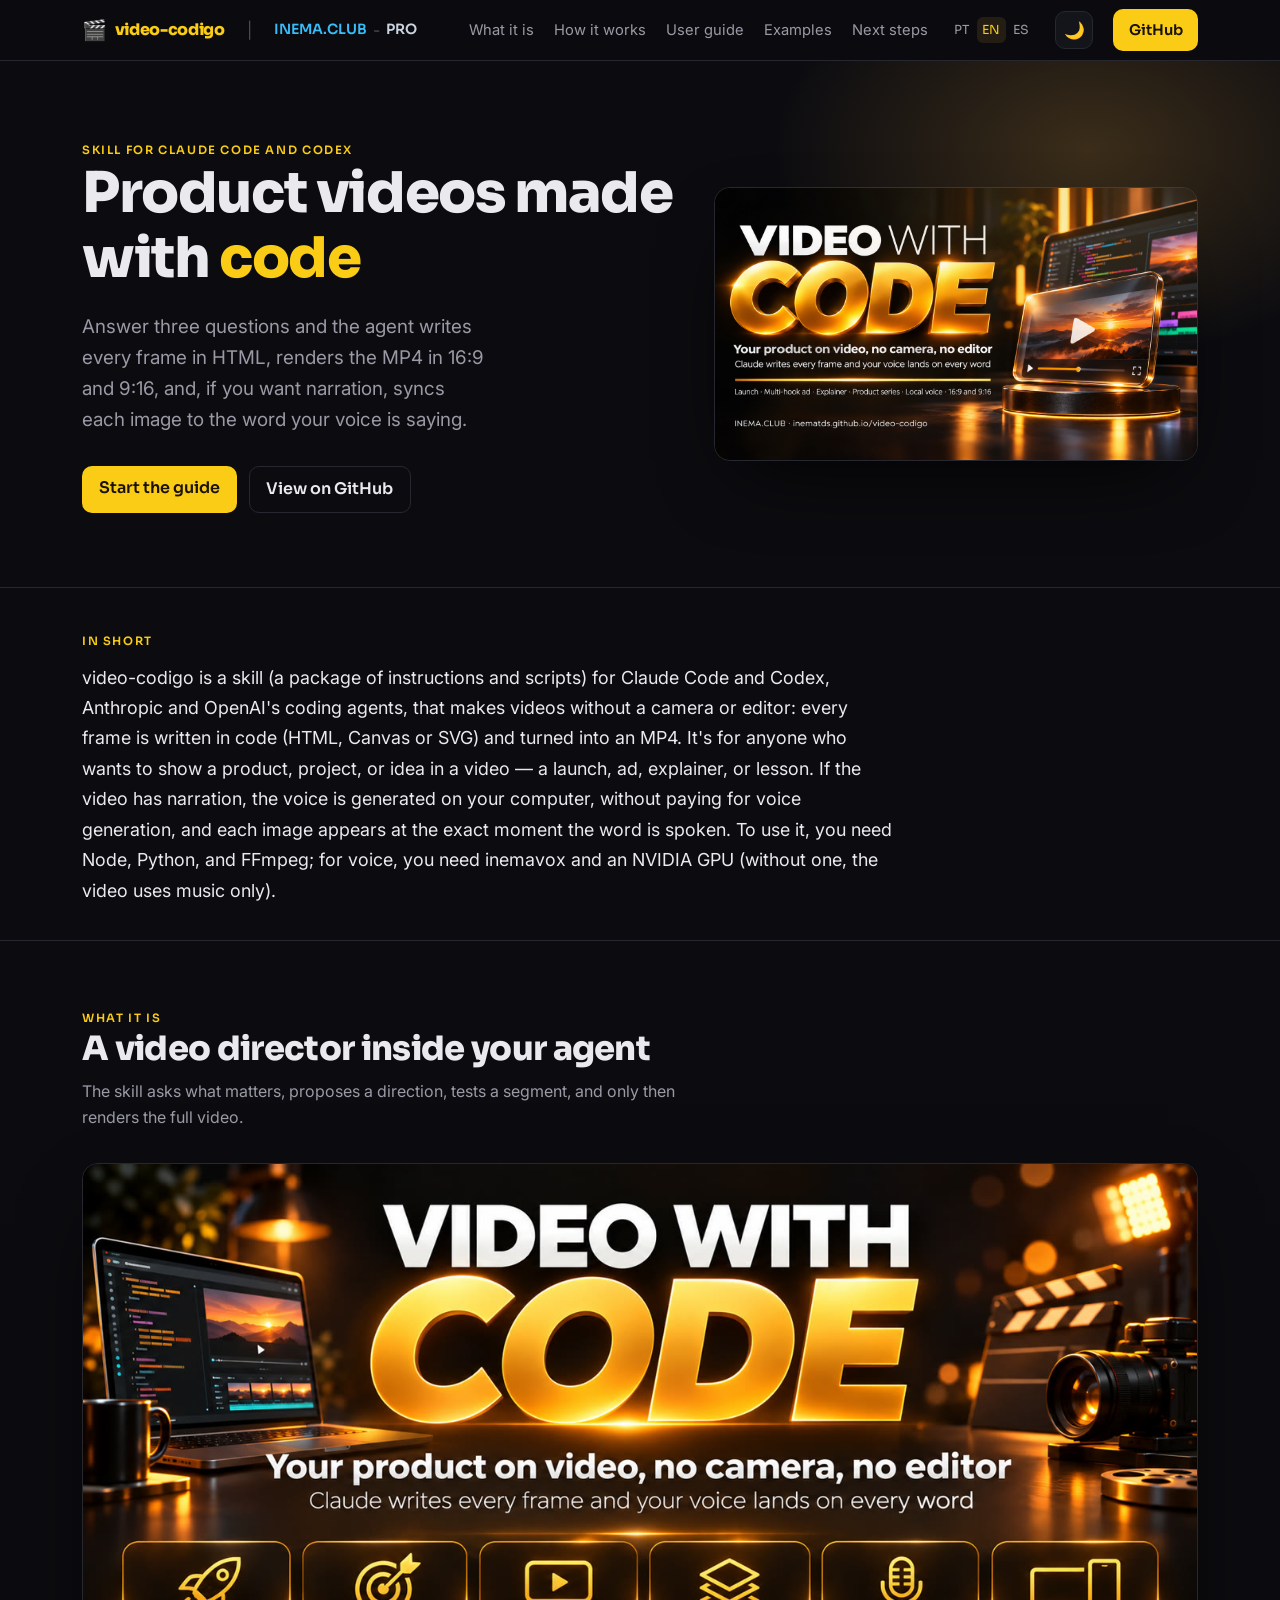
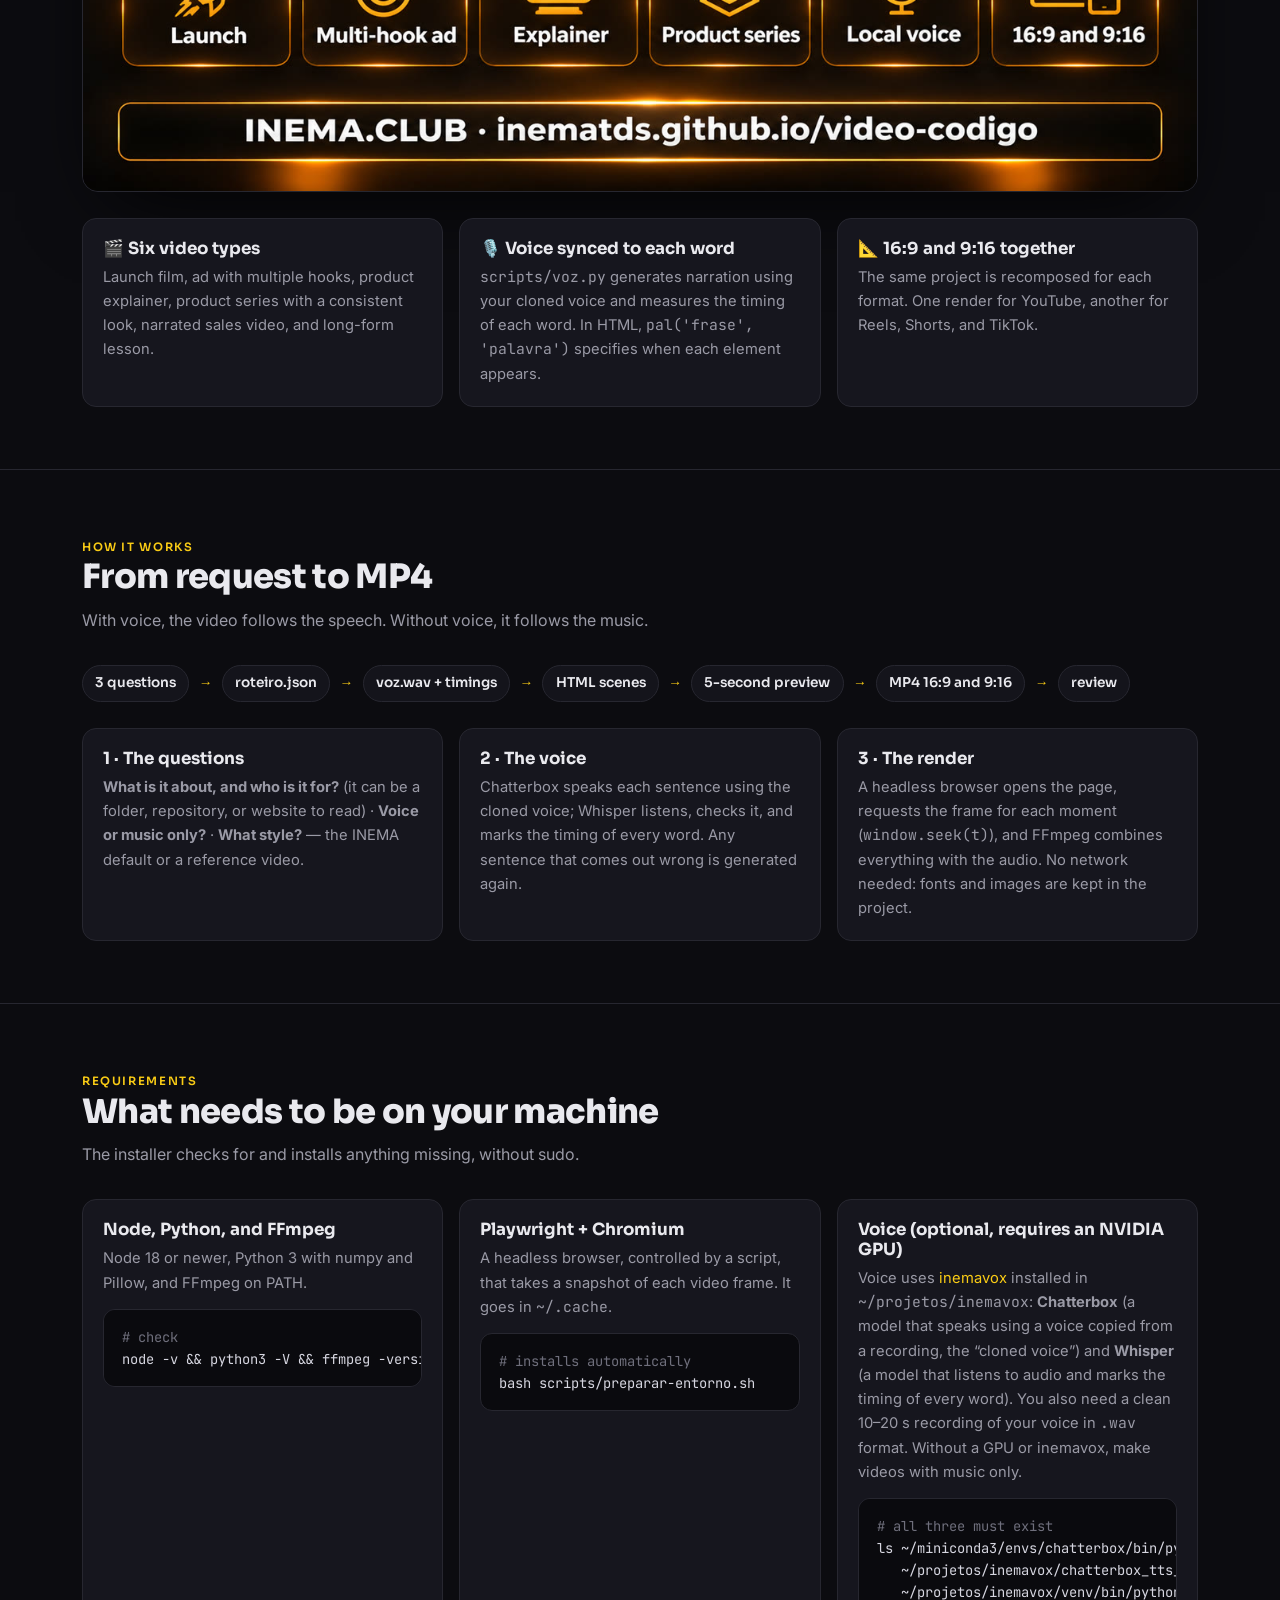
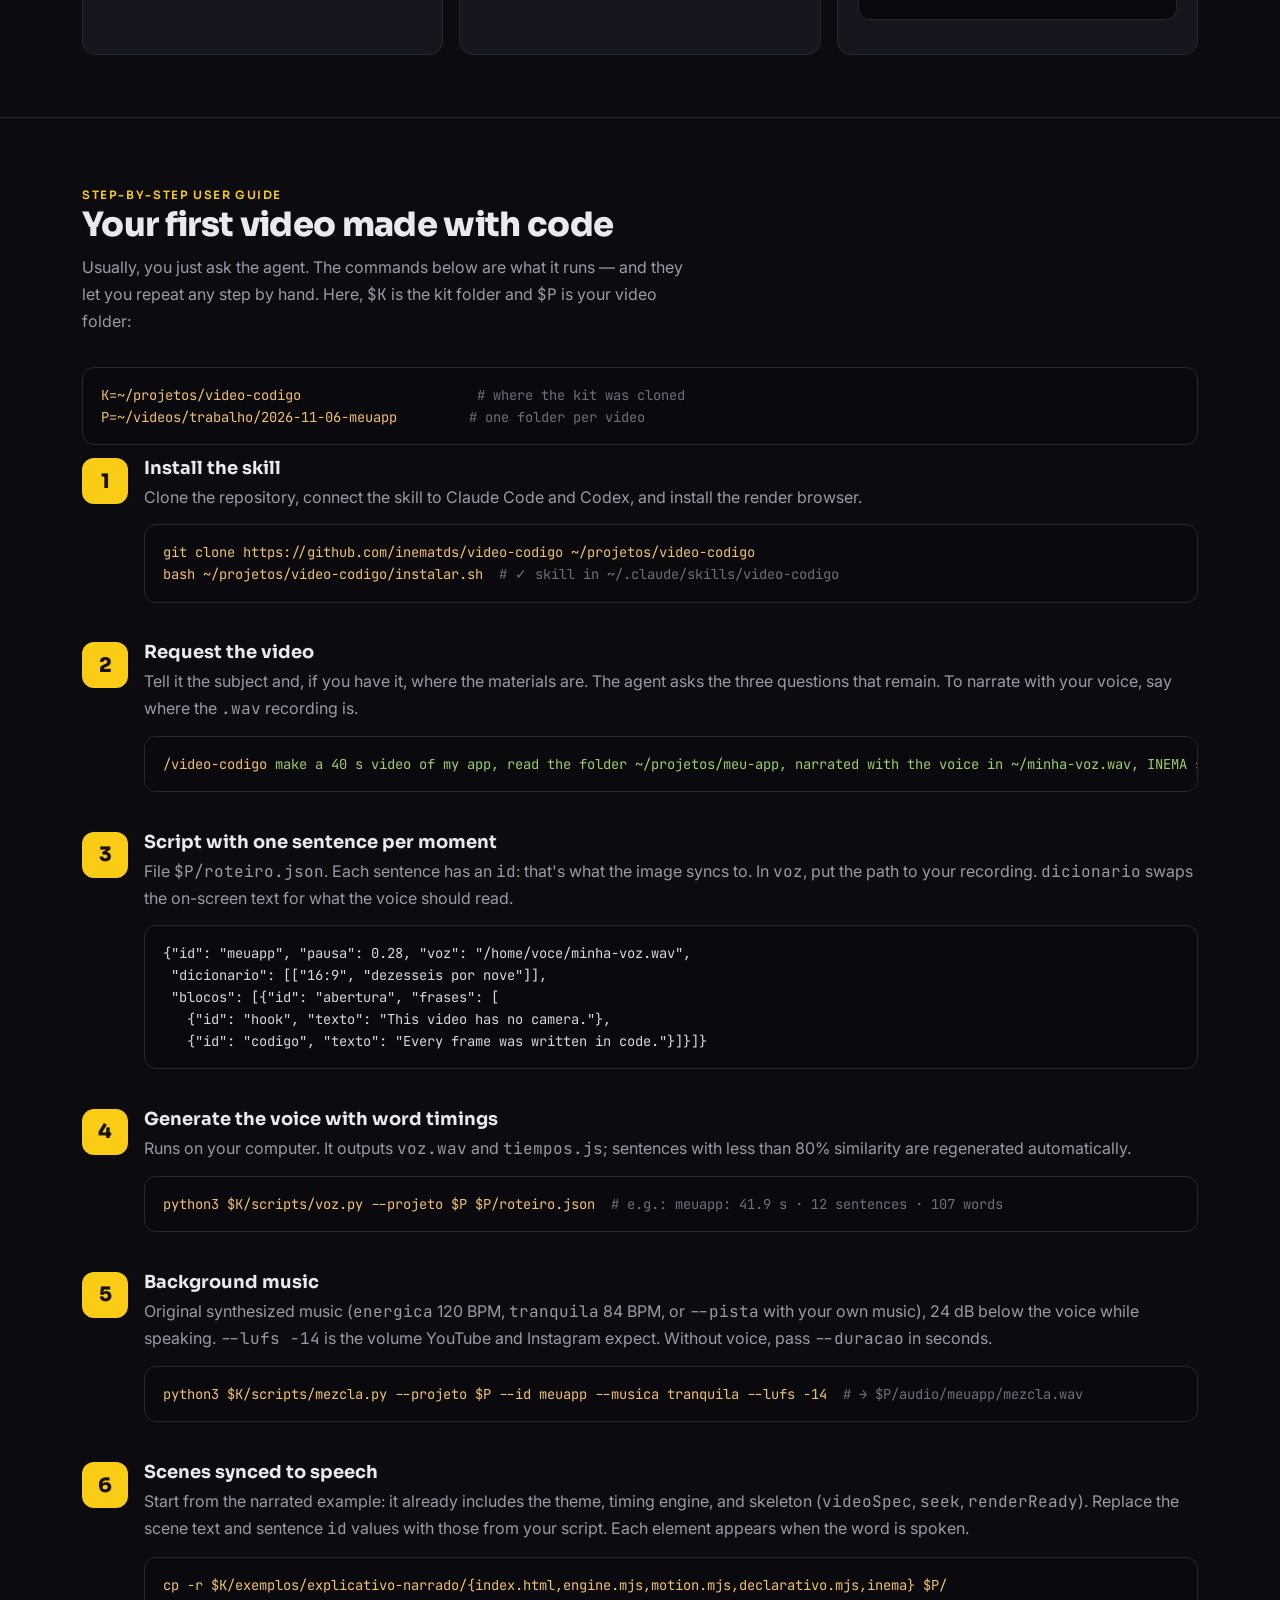
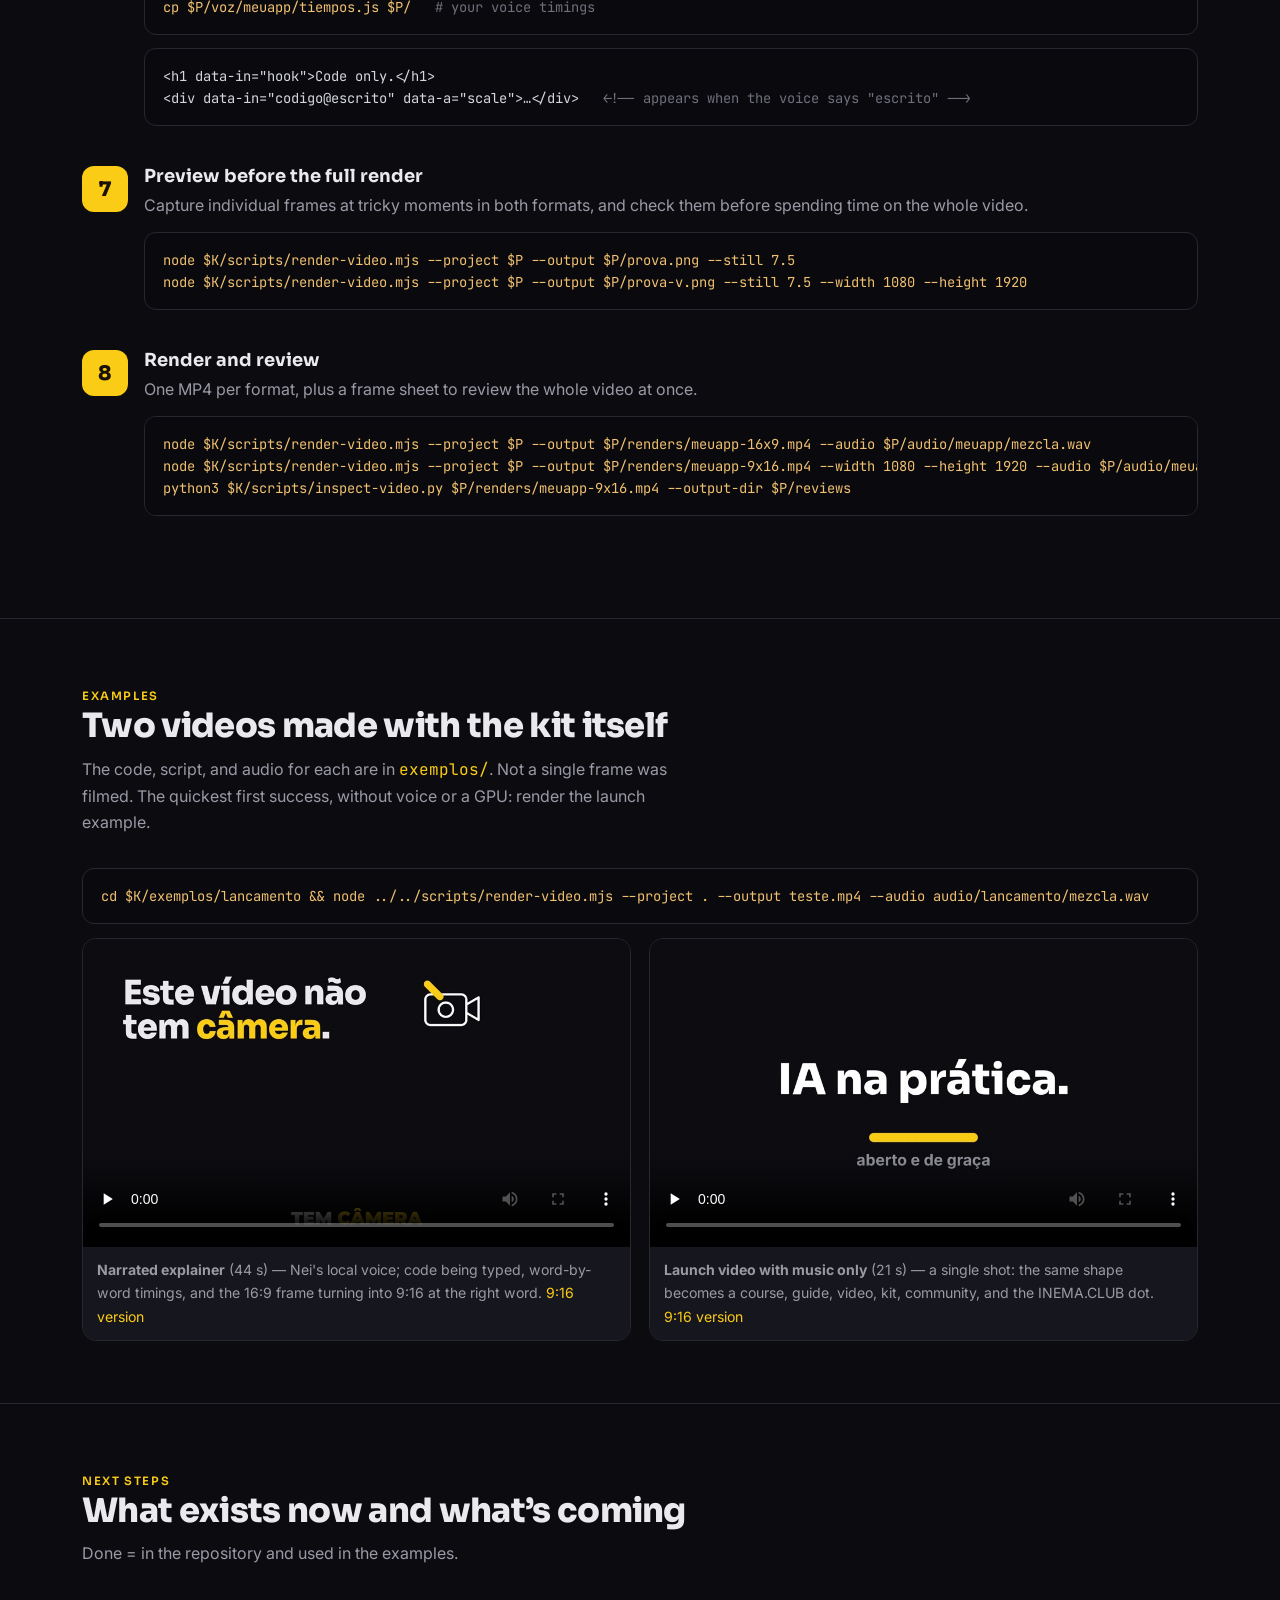
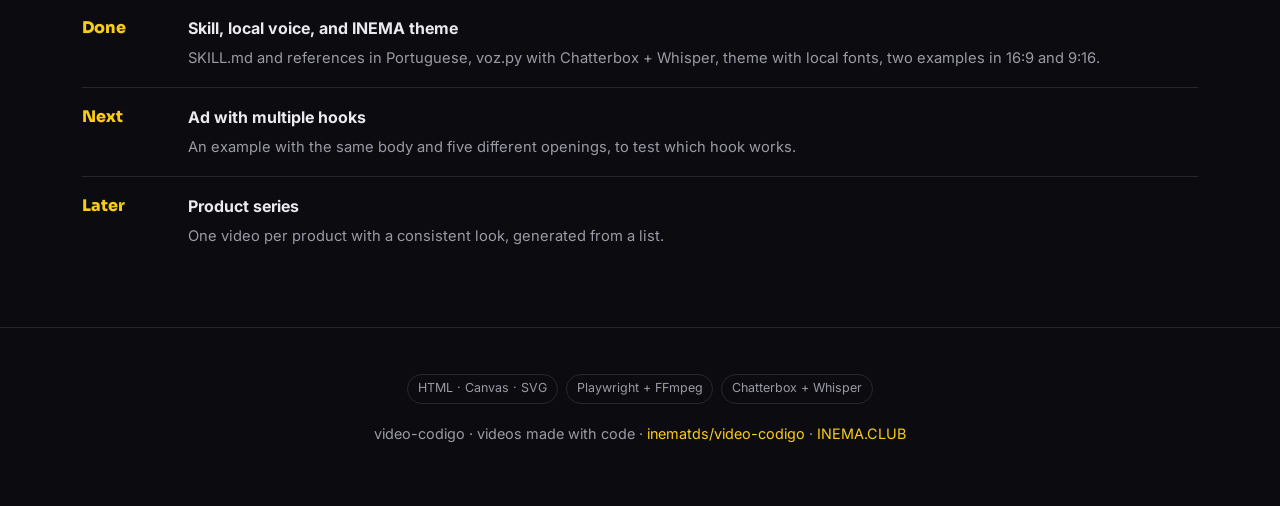
==== guia/en/index.html @ 2b8ad23d "video-codigo 1.0.0: skill de vídeos com código, voz local presa à palavra, tema INEMA, 2 exemplos 16" ====
<!DOCTYPE html>
<html lang="en">
<head>
<meta charset="utf-8">
<meta name="viewport" content="width=device-width, initial-scale=1">
<title>video-codigo — videos made with code</title>
<meta name="description" content="A skill for Claude Code and Codex that makes videos without a camera: every frame coded, locally generated voice synced to each word, in 16:9 and 9:16.">
<link rel="alternate" hreflang="pt-BR" href="https://inematds.github.io/video-codigo/guia/">
<link rel="alternate" hreflang="en" href="https://inematds.github.io/video-codigo/guia/en/">
<link rel="alternate" hreflang="es" href="https://inematds.github.io/video-codigo/guia/es/">
<link rel="preconnect" href="https://fonts.googleapis.com">
<link rel="preconnect" href="https://fonts.gstatic.com" crossorigin>
<link href="https://fonts.googleapis.com/css2?family=Sora:wght@400;600;800&family=Inter:wght@400;500;600&family=JetBrains+Mono:wght@400;600&display=swap" rel="stylesheet">
<style>
  :root{
    --bg:#0c0c10; --bg2:#14141b; --card:#16161e; --line:#272730;
    --txt:#e9e9ee; --mut:#9a9aa6; --amb:#FACC15; --amb2:#f0c070; --sky:#38bdf8; --pro:#cbd5e1;
    color-scheme:dark;
  }
  body.light{
    --bg:#f6f7f9; --bg2:#eceef2; --card:#ffffff; --line:#e1e3ea;
    --txt:#1a1a22; --mut:#5b5b68; --amb:#a16207; --amb2:#a16207; --sky:#0369a1; --pro:#b45309;
    color-scheme:light;
  }
  body.light .hero .glow{opacity:.5}
  body.light pre{background:#0e0e14;color:#d6d6e0}
  body.light pre .c{color:#8a8a98}
  *{box-sizing:border-box}
  html{scroll-behavior:smooth}
  body{margin:0;background:var(--bg);color:var(--txt);font:16px/1.65 Inter,system-ui,sans-serif;-webkit-font-smoothing:antialiased}
  h1,h2,h3{font-family:Sora,sans-serif;line-height:1.15;margin:0}
  a{color:var(--amb);text-decoration:none}
  code,pre{font-family:"JetBrains Mono",monospace}
  .wrap{max-width:1160px;margin:0 auto;padding:0 22px}
  .mut{color:var(--mut)} .amb{color:var(--amb)}
  .chip{display:inline-block;font-size:.72rem;letter-spacing:.14em;text-transform:uppercase;color:var(--amb);font-weight:600;font-family:Sora}
  nav{position:sticky;top:0;z-index:30;backdrop-filter:blur(12px);background:rgba(12,12,16,.78);border-bottom:1px solid var(--line)}
  nav .wrap{display:flex;align-items:center;gap:22px;height:60px}
  nav .brand{display:flex;align-items:center;gap:8px;font-family:Sora;font-weight:800;letter-spacing:-.02em;color:var(--amb)}
  nav .brand .emoji{font-size:1.25rem}
  nav .sep{color:var(--mut);opacity:.45}
  nav .inema{color:var(--sky);font-weight:600;font-size:.88rem;font-family:Sora}
  nav .inema:hover{filter:brightness(1.15)}
  nav .pro{color:var(--pro);font-weight:600;font-size:.88rem;font-family:Sora}
  nav .pro:hover{filter:brightness(1.15)}
  nav .clubpro{display:inline-flex;align-items:center;gap:6px}
  nav .links{margin-left:auto;display:flex;align-items:center;gap:20px;font-size:.92rem}
  nav .links a.sec{color:var(--mut)} nav .links a.sec:hover{color:var(--txt)}
  .lang{display:inline-flex;gap:2px;font-family:Sora;font-size:.78rem}
  .lang a{color:var(--mut);padding:.2em .45em;border-radius:6px} .lang a.on{color:var(--amb);background:rgba(226,162,59,.12)}
  .tgl{background:var(--bg2);border:1px solid var(--line);color:var(--txt);width:38px;height:38px;border-radius:10px;cursor:pointer;display:inline-flex;align-items:center;justify-content:center;font-size:1.05rem}
  .tgl:hover{border-color:var(--amb)}
  .btn{display:inline-block;background:var(--amb);color:#1a1206;font-weight:600;padding:.6em 1.05em;border-radius:10px;font-family:Sora}
  .btn.ghost{background:transparent;color:var(--txt);border:1px solid var(--line)}
  @media(max-width:760px){nav .links a.sec{display:none}}
  @media(max-width:520px){nav .wrap{gap:8px;padding:8px 14px;height:auto;flex-wrap:wrap} nav .links{gap:8px;margin-left:0;width:100%;justify-content:space-between} nav .btn{padding:.45em .7em;font-size:.82rem} .tgl{width:34px;height:34px}}
  .hero{position:relative;overflow:hidden;border-bottom:1px solid var(--line)}
  .hero .glow{position:absolute;inset:-40% -20% auto auto;width:70%;height:600px;background:radial-gradient(closest-side,rgba(226,162,59,.22),transparent 70%);pointer-events:none}
  .hero .wrap{display:grid;grid-template-columns:1.1fr .9fr;gap:40px;align-items:center;padding:74px 22px}
  .hero h1{font-size:clamp(2.2rem,5vw,3.5rem);font-weight:800;letter-spacing:-.025em}
  .hero p.lead{font-size:1.18rem;color:var(--mut);margin:1.1em 0 1.6em;max-width:34ch}
  .hero .cta{display:flex;gap:12px;flex-wrap:wrap}
  .hero figure{margin:0;border-radius:16px;overflow:hidden;border:1px solid var(--line);box-shadow:0 30px 80px -30px #000}
  .hero figure img{width:100%;height:auto;display:block}
  .resumo{padding:38px 0 34px;border-bottom:1px solid var(--line)}
  .resumo p{font-size:1.12rem;line-height:1.7;max-width:74ch;margin:.55em 0 0}
  @media(max-width:780px){.hero .wrap{grid-template-columns:1fr;padding:48px 22px}}
  section{padding:62px 0;border-bottom:1px solid var(--line)}
  section h2{font-size:clamp(1.5rem,3.4vw,2.1rem);font-weight:800;letter-spacing:-.02em}
  section .sub{color:var(--mut);margin:.6em 0 2em;max-width:62ch}
  .grid{display:grid;gap:16px}
  .g3{grid-template-columns:repeat(3,1fr)} .g4{grid-template-columns:repeat(4,1fr)} .g2{grid-template-columns:repeat(2,1fr)}
  @media(max-width:820px){.g3,.g4{grid-template-columns:1fr 1fr}}
  @media(max-width:540px){.g2,.g3,.g4{grid-template-columns:1fr}}
  .card{background:var(--card);border:1px solid var(--line);border-radius:14px;padding:20px}
  .card h3{font-size:1.05rem;margin-bottom:.4em}
  .card p{color:var(--mut);font-size:.92rem;margin:0}
  .num{display:inline-flex;width:30px;height:30px;align-items:center;justify-content:center;border-radius:8px;background:rgba(226,162,59,.14);color:var(--amb);font-family:Sora;font-weight:800;font-size:.9rem;margin-bottom:.7em}
  .flow{display:flex;flex-wrap:wrap;gap:8px;align-items:center;margin-top:10px}
  .flow span{background:var(--bg2);border:1px solid var(--line);border-radius:999px;padding:.45em .9em;font-size:.85rem;font-family:Sora;font-weight:600}
  .flow .arr{color:var(--amb);border:none;background:none;padding:0 .1em}
  pre{background:#0a0a0e;border:1px solid var(--line);border-radius:12px;padding:16px 18px;overflow:auto;font-size:.86rem;line-height:1.6;color:#d6d6e0}
  pre .c{color:#6f6f7c} pre .k{color:var(--amb2)} pre .s{color:#9ece6a}
  .step{display:grid;grid-template-columns:46px minmax(0,1fr);gap:16px;margin-bottom:26px}
  .step>div,.card{min-width:0}
  p code,li code,td code{overflow-wrap:anywhere}
  .step .b{width:46px;height:46px;border-radius:12px;background:var(--amb);color:#1a1206;font-family:Sora;font-weight:800;font-size:1.25rem;display:flex;align-items:center;justify-content:center}
  .step h3{font-size:1.12rem;margin-bottom:.3em}
  .step p{color:var(--mut);margin:.2em 0 .7em}
  .ex{display:grid;grid-template-columns:1fr 1fr;gap:18px}
  @media(max-width:680px){.ex{grid-template-columns:1fr}}
  .ex figure{margin:0;border-radius:14px;overflow:hidden;border:1px solid var(--line)}
  .ex figure img{width:100%;height:auto;display:block}
  .ex figcaption{padding:12px 14px;font-size:.88rem;color:var(--mut);background:var(--card)}
  .phase{display:flex;gap:14px;padding:16px 0;border-bottom:1px solid var(--line)}
  .phase:last-child{border:none}
  .phase .tag{flex:0 0 92px;font-family:Sora;font-weight:800;color:var(--amb)}
  .phase .d strong{display:block;margin-bottom:.2em}
  .phase .d span{color:var(--mut);font-size:.92rem}
  footer{padding:46px 0;text-align:center;color:var(--mut);font-size:.9rem}
  .pill{display:inline-block;border:1px solid var(--line);border-radius:999px;padding:.3em .8em;font-size:.78rem;color:var(--mut);margin:0 4px}
</style>
</head>
<body>

<nav><div class="wrap">
  <a class="brand" href="#top"><span class="emoji">🎬</span> video-codigo</a>
  <span class="sep">|</span>
  <span class="clubpro">
    <a class="inema" href="https://inema.club" target="_blank" rel="noopener">INEMA.CLUB</a>
    <span class="sep">-</span>
    <a class="pro" href="https://inema.pro" target="_blank" rel="noopener">PRO</a>
  </span>
  <div class="links">
    <a class="sec" href="#oque">What it is</a>
    <a class="sec" href="#fluxo">How it works</a>
    <a class="sec" href="#guia">User guide</a>
    <a class="sec" href="#exemplos">Examples</a>
    <a class="sec" href="#roadmap">Next steps</a>
    <span class="lang"><a href="../">PT</a><a class="on" href="./">EN</a><a href="../es/">ES</a></span>
    <button class="tgl" id="themeToggle" aria-label="Toggle theme" title="Toggle theme">🌙</button>
    <a class="btn" href="https://github.com/inematds/video-codigo" target="_blank" rel="noopener">GitHub</a>
  </div>
</div></nav>

<header class="hero" id="top">
  <div class="glow"></div>
  <div class="wrap">
    <div>
      <span class="chip">Skill for Claude Code and Codex</span>
      <h1>Product videos made with <span class="amb">code</span></h1>
      <p class="lead">Answer three questions and the agent writes every frame in HTML, renders the MP4 in 16:9 and 9:16, and, if you want narration, syncs each image to the word your voice is saying.</p>
      <div class="cta">
        <a class="btn" href="#guia">Start the guide</a>
        <a class="btn ghost" href="https://github.com/inematds/video-codigo" target="_blank" rel="noopener">View on GitHub</a>
      </div>
    </div>
    <figure><img src="../assets/banner-en.jpg" alt="Banner: video made with code, your product on video without a camera or editor"></figure>
  </div>
</header>

<section id="resumo" class="resumo"><div class="wrap">
  <span class="chip">In short</span>
  <p>video-codigo is a skill (a package of instructions and scripts) for Claude Code and Codex, Anthropic and OpenAI's coding agents, that makes videos without a camera or editor: every frame is written in code (HTML, Canvas or SVG) and turned into an MP4. It's for anyone who wants to show a product, project, or idea in a video — a launch, ad, explainer, or lesson. If the video has narration, the voice is generated on your computer, without paying for voice generation, and each image appears at the exact moment the word is spoken. To use it, you need Node, Python, and FFmpeg; for voice, you need inemavox and an NVIDIA GPU (without one, the video uses music only).</p>
</div></section>

<section id="oque"><div class="wrap">
  <span class="chip">What it is</span>
  <h2>A video director inside your agent</h2>
  <p class="sub">The skill asks what matters, proposes a direction, tests a segment, and only then renders the full video.</p>
  <figure style="margin:0 0 26px;border-radius:16px;overflow:hidden;border:1px solid var(--line);box-shadow:0 30px 80px -30px #000"><img src="../assets/banner-grade-en.jpg" alt="The six video types: launch, ad with hooks, explainer, product series, local voice, 16:9 and 9:16" loading="lazy" style="width:100%;display:block"></figure>
  <div class="grid g3">
    <div class="card"><h3>🎬 Six video types</h3><p>Launch film, ad with multiple hooks, product explainer, product series with a consistent look, narrated sales video, and long-form lesson.</p></div>
    <div class="card"><h3>🎙️ Voice synced to each word</h3><p><code>scripts/voz.py</code> generates narration using your cloned voice and measures the timing of each word. In HTML, <code>pal('frase', 'palavra')</code> specifies when each element appears.</p></div>
    <div class="card"><h3>📐 16:9 and 9:16 together</h3><p>The same project is recomposed for each format. One render for YouTube, another for Reels, Shorts, and TikTok.</p></div>
  </div>
</div></section>

<section id="fluxo"><div class="wrap">
  <span class="chip">How it works</span>
  <h2>From request to MP4</h2>
  <p class="sub">With voice, the video follows the speech. Without voice, it follows the music.</p>
  <div class="flow">
    <span>3 questions</span><span class="arr">→</span>
    <span>roteiro.json</span><span class="arr">→</span>
    <span>voz.wav + timings</span><span class="arr">→</span>
    <span>HTML scenes</span><span class="arr">→</span>
    <span>5-second preview</span><span class="arr">→</span>
    <span>MP4 16:9 and 9:16</span><span class="arr">→</span>
    <span>review</span>
  </div>
  <div class="grid g3" style="margin-top:26px">
    <div class="card"><h3>1 · The questions</h3><p><b>What is it about, and who is it for?</b> (it can be a folder, repository, or website to read) · <b>Voice or music only?</b> · <b>What style?</b> — the INEMA default or a reference video.</p></div>
    <div class="card"><h3>2 · The voice</h3><p>Chatterbox speaks each sentence using the cloned voice; Whisper listens, checks it, and marks the timing of every word. Any sentence that comes out wrong is generated again.</p></div>
    <div class="card"><h3>3 · The render</h3><p>A headless browser opens the page, requests the frame for each moment (<code>window.seek(t)</code>), and FFmpeg combines everything with the audio. No network needed: fonts and images are kept in the project.</p></div>
  </div>
</div></section>

<section id="pre"><div class="wrap">
  <span class="chip">Requirements</span>
  <h2>What needs to be on your machine</h2>
  <p class="sub">The installer checks for and installs anything missing, without sudo.</p>
  <div class="grid g3">
    <div class="card"><h3>Node, Python, and FFmpeg</h3><p>Node 18 or newer, Python 3 with numpy and Pillow, and FFmpeg on PATH.</p><pre><span class="c"># check</span>
node -v && python3 -V && ffmpeg -version | head -1</pre></div>
    <div class="card"><h3>Playwright + Chromium</h3><p>A headless browser, controlled by a script, that takes a snapshot of each video frame. It goes in <code>~/.cache</code>.</p><pre><span class="c"># installs automatically</span>
bash scripts/preparar-entorno.sh</pre></div>
    <div class="card"><h3>Voice (optional, requires an NVIDIA GPU)</h3><p>Voice uses <a href="https://github.com/inematds/inemavox" target="_blank" rel="noopener">inemavox</a> installed in <code>~/projetos/inemavox</code>: <b>Chatterbox</b> (a model that speaks using a voice copied from a recording, the “cloned voice”) and <b>Whisper</b> (a model that listens to audio and marks the timing of every word). You also need a clean 10–20 s recording of your voice in <code>.wav</code> format. Without a GPU or inemavox, make videos with music only.</p><pre><span class="c"># all three must exist</span>
ls ~/miniconda3/envs/chatterbox/bin/python3 \
   ~/projetos/inemavox/chatterbox_tts_worker.py \
   ~/projetos/inemavox/venv/bin/python</pre></div>
  </div>
</div></section>

<section id="guia"><div class="wrap">
  <span class="chip">Step-by-step user guide</span>
  <h2>Your first video made with code</h2>
  <p class="sub">Usually, you just ask the agent. The commands below are what it runs — and they let you repeat any step by hand. Here, <code>$K</code> is the kit folder and <code>$P</code> is your video folder:</p>
<pre><span class="k">K=~/projetos/video-codigo</span>                      <span class="c"># where the kit was cloned</span>
<span class="k">P=~/videos/trabalho/2026-11-06-meuapp</span>         <span class="c"># one folder per video</span></pre>

  <div class="step"><div class="b">1</div><div>
    <h3>Install the skill</h3>
    <p>Clone the repository, connect the skill to Claude Code and Codex, and install the render browser.</p>
<pre><span class="k">git clone https://github.com/inematds/video-codigo ~/projetos/video-codigo</span>
<span class="k">bash ~/projetos/video-codigo/instalar.sh</span>  <span class="c"># ✓ skill in ~/.claude/skills/video-codigo</span></pre>
  </div></div>

  <div class="step"><div class="b">2</div><div>
    <h3>Request the video</h3>
    <p>Tell it the subject and, if you have it, where the materials are. The agent asks the three questions that remain. To narrate with your voice, say where the <code>.wav</code> recording is.</p>
<pre><span class="k">/video-codigo</span> <span class="s">make a 40 s video of my app, read the folder ~/projetos/meu-app, narrated with the voice in ~/minha-voz.wav, INEMA style</span></pre>
  </div></div>

  <div class="step"><div class="b">3</div><div>
    <h3>Script with one sentence per moment</h3>
    <p>File <code>$P/roteiro.json</code>. Each sentence has an <code>id</code>: that's what the image syncs to. In <code>voz</code>, put the path to your recording. <code>dicionario</code> swaps the on-screen text for what the voice should read.</p>
<pre>{"id": "meuapp", "pausa": 0.28, "voz": "/home/voce/minha-voz.wav",
 "dicionario": [["16:9", "dezesseis por nove"]],
 "blocos": [{"id": "abertura", "frases": [
   {"id": "hook", "texto": "This video has no camera."},
   {"id": "codigo", "texto": "Every frame was written in code."}]}]}</pre>
  </div></div>

  <div class="step"><div class="b">4</div><div>
    <h3>Generate the voice with word timings</h3>
    <p>Runs on your computer. It outputs <code>voz.wav</code> and <code>tiempos.js</code>; sentences with less than 80% similarity are regenerated automatically.</p>
<pre><span class="k">python3 $K/scripts/voz.py --projeto $P $P/roteiro.json</span>  <span class="c"># e.g.: meuapp: 41.9 s · 12 sentences · 107 words</span></pre>
  </div></div>

  <div class="step"><div class="b">5</div><div>
    <h3>Background music</h3>
    <p>Original synthesized music (<code>energica</code> 120 BPM, <code>tranquila</code> 84 BPM, or <code>--pista</code> with your own music), 24 dB below the voice while speaking. <code>--lufs -14</code> is the volume YouTube and Instagram expect. Without voice, pass <code>--duracao</code> in seconds.</p>
<pre><span class="k">python3 $K/scripts/mezcla.py --projeto $P --id meuapp --musica tranquila --lufs -14</span>  <span class="c"># → $P/audio/meuapp/mezcla.wav</span></pre>
  </div></div>

  <div class="step"><div class="b">6</div><div>
    <h3>Scenes synced to speech</h3>
    <p>Start from the narrated example: it already includes the theme, timing engine, and skeleton (<code>videoSpec</code>, <code>seek</code>, <code>renderReady</code>). Replace the scene text and sentence <code>id</code> values with those from your script. Each element appears when the word is spoken.</p>
<pre><span class="k">cp -r $K/exemplos/explicativo-narrado/{index.html,engine.mjs,motion.mjs,declarativo.mjs,inema} $P/</span>
<span class="k">cp $P/voz/meuapp/tiempos.js $P/</span>   <span class="c"># your voice timings</span></pre>
<pre>&lt;h1 data-in="hook"&gt;Code only.&lt;/h1&gt;
&lt;div data-in="codigo@escrito" data-a="scale"&gt;…&lt;/div&gt;   <span class="c">&lt;!-- appears when the voice says "escrito" --&gt;</span></pre>
  </div></div>

  <div class="step"><div class="b">7</div><div>
    <h3>Preview before the full render</h3>
    <p>Capture individual frames at tricky moments in both formats, and check them before spending time on the whole video.</p>
<pre><span class="k">node $K/scripts/render-video.mjs --project $P --output $P/prova.png --still 7.5</span>
<span class="k">node $K/scripts/render-video.mjs --project $P --output $P/prova-v.png --still 7.5 --width 1080 --height 1920</span></pre>
  </div></div>

  <div class="step"><div class="b">8</div><div>
    <h3>Render and review</h3>
    <p>One MP4 per format, plus a frame sheet to review the whole video at once.</p>
<pre><span class="k">node $K/scripts/render-video.mjs --project $P --output $P/renders/meuapp-16x9.mp4 --audio $P/audio/meuapp/mezcla.wav</span>
<span class="k">node $K/scripts/render-video.mjs --project $P --output $P/renders/meuapp-9x16.mp4 --width 1080 --height 1920 --audio $P/audio/meuapp/mezcla.wav</span>
<span class="k">python3 $K/scripts/inspect-video.py $P/renders/meuapp-9x16.mp4 --output-dir $P/reviews</span></pre>
  </div></div>
</div></section>

<section id="exemplos"><div class="wrap">
  <span class="chip">Examples</span>
  <h2>Two videos made with the kit itself</h2>
  <p class="sub">The code, script, and audio for each are in <a href="https://github.com/inematds/video-codigo/tree/main/exemplos" target="_blank" rel="noopener"><code>exemplos/</code></a>. Not a single frame was filmed. The quickest first success, without voice or a GPU: render the launch example.</p>
<pre><span class="k">cd $K/exemplos/lancamento && node ../../scripts/render-video.mjs --project . --output teste.mp4 --audio audio/lancamento/mezcla.wav</span></pre>
  <div class="ex">
    <figure><video controls preload="none" playsinline poster="../assets/explicativo-16x9.jpg" src="../../renders/explicativo-16x9.mp4" style="width:100%;display:block"></video><figcaption><b>Narrated explainer</b> (44 s) — Nei's local voice; code being typed, word-by-word timings, and the 16:9 frame turning into 9:16 at the right word. <a href="../../renders/explicativo-9x16.mp4">9:16 version</a></figcaption></figure>
    <figure><video controls preload="none" playsinline poster="../assets/lancamento-16x9.jpg" src="../../renders/lancamento-16x9.mp4" style="width:100%;display:block"></video><figcaption><b>Launch video with music only</b> (21 s) — a single shot: the same shape becomes a course, guide, video, kit, community, and the INEMA.CLUB dot. <a href="../../renders/lancamento-9x16.mp4">9:16 version</a></figcaption></figure>
  </div>
</div></section>

<section id="roadmap"><div class="wrap">
  <span class="chip">Next steps</span>
  <h2>What exists now and what’s coming</h2>
  <p class="sub">Done = in the repository and used in the examples.</p>
  <div class="phase"><div class="tag">Done</div><div class="d"><strong>Skill, local voice, and INEMA theme</strong><span>SKILL.md and references in Portuguese, voz.py with Chatterbox + Whisper, theme with local fonts, two examples in 16:9 and 9:16.</span></div></div>
  <div class="phase"><div class="tag">Next</div><div class="d"><strong>Ad with multiple hooks</strong><span>An example with the same body and five different openings, to test which hook works.</span></div></div>
  <div class="phase"><div class="tag">Later</div><div class="d"><strong>Product series</strong><span>One video per product with a consistent look, generated from a list.</span></div></div>
</div></section>

<footer>
  <div class="wrap">
    <div class="pill">HTML · Canvas · SVG</div><div class="pill">Playwright + FFmpeg</div><div class="pill">Chatterbox + Whisper</div>
    <p style="margin-top:18px">video-codigo · videos made with code ·
      <a href="https://github.com/inematds/video-codigo">inematds/video-codigo</a> ·
      <a href="https://inema.club">INEMA.CLUB</a></p>
  </div>
</footer>

<script>
  (function(){
    var KEY='video-codigo-theme';
    var b=document.body, t=document.getElementById('themeToggle');
    if(localStorage.getItem(KEY)==='light'){ b.classList.add('light'); t.textContent='☀️'; }
    t.addEventListener('click',function(){
      var light=b.classList.toggle('light');
      t.textContent=light?'☀️':'🌙';
      localStorage.setItem(KEY, light?'light':'dark');
    });
  })();
</script>
</body>
</html>
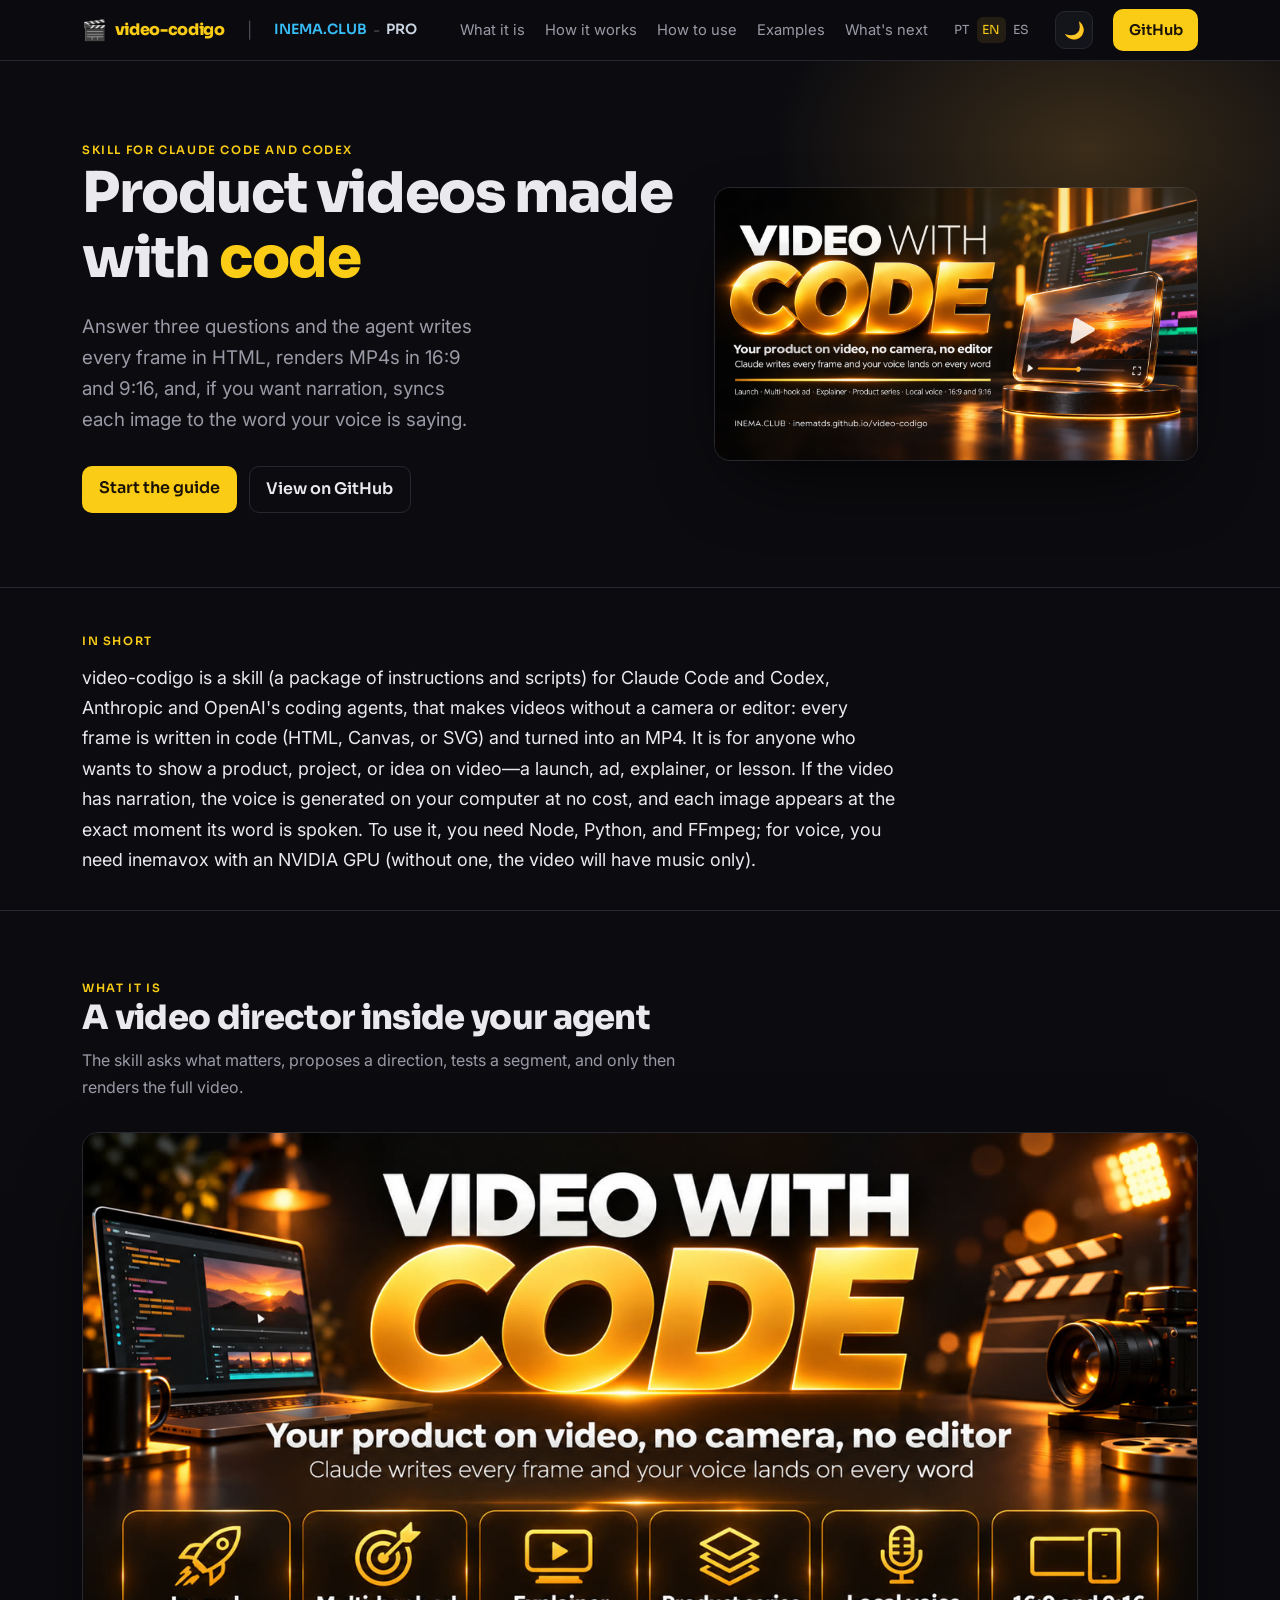
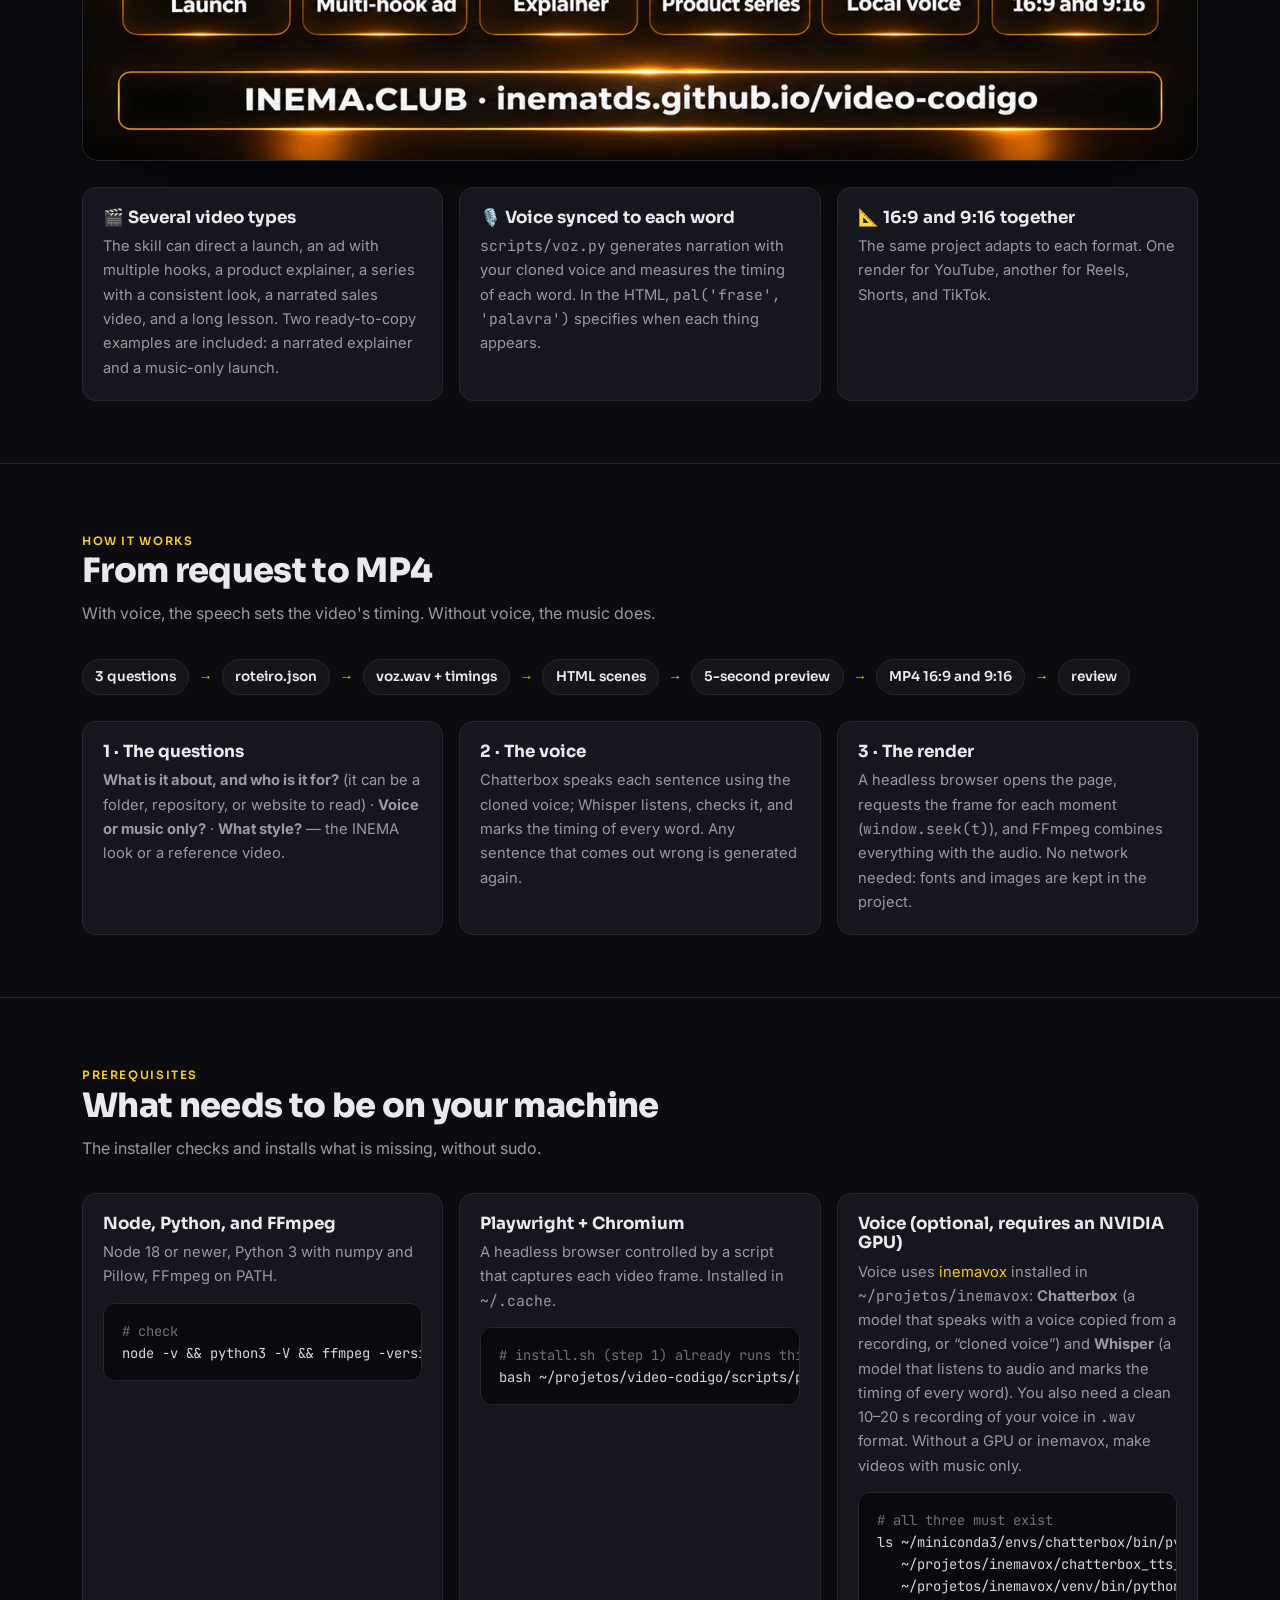
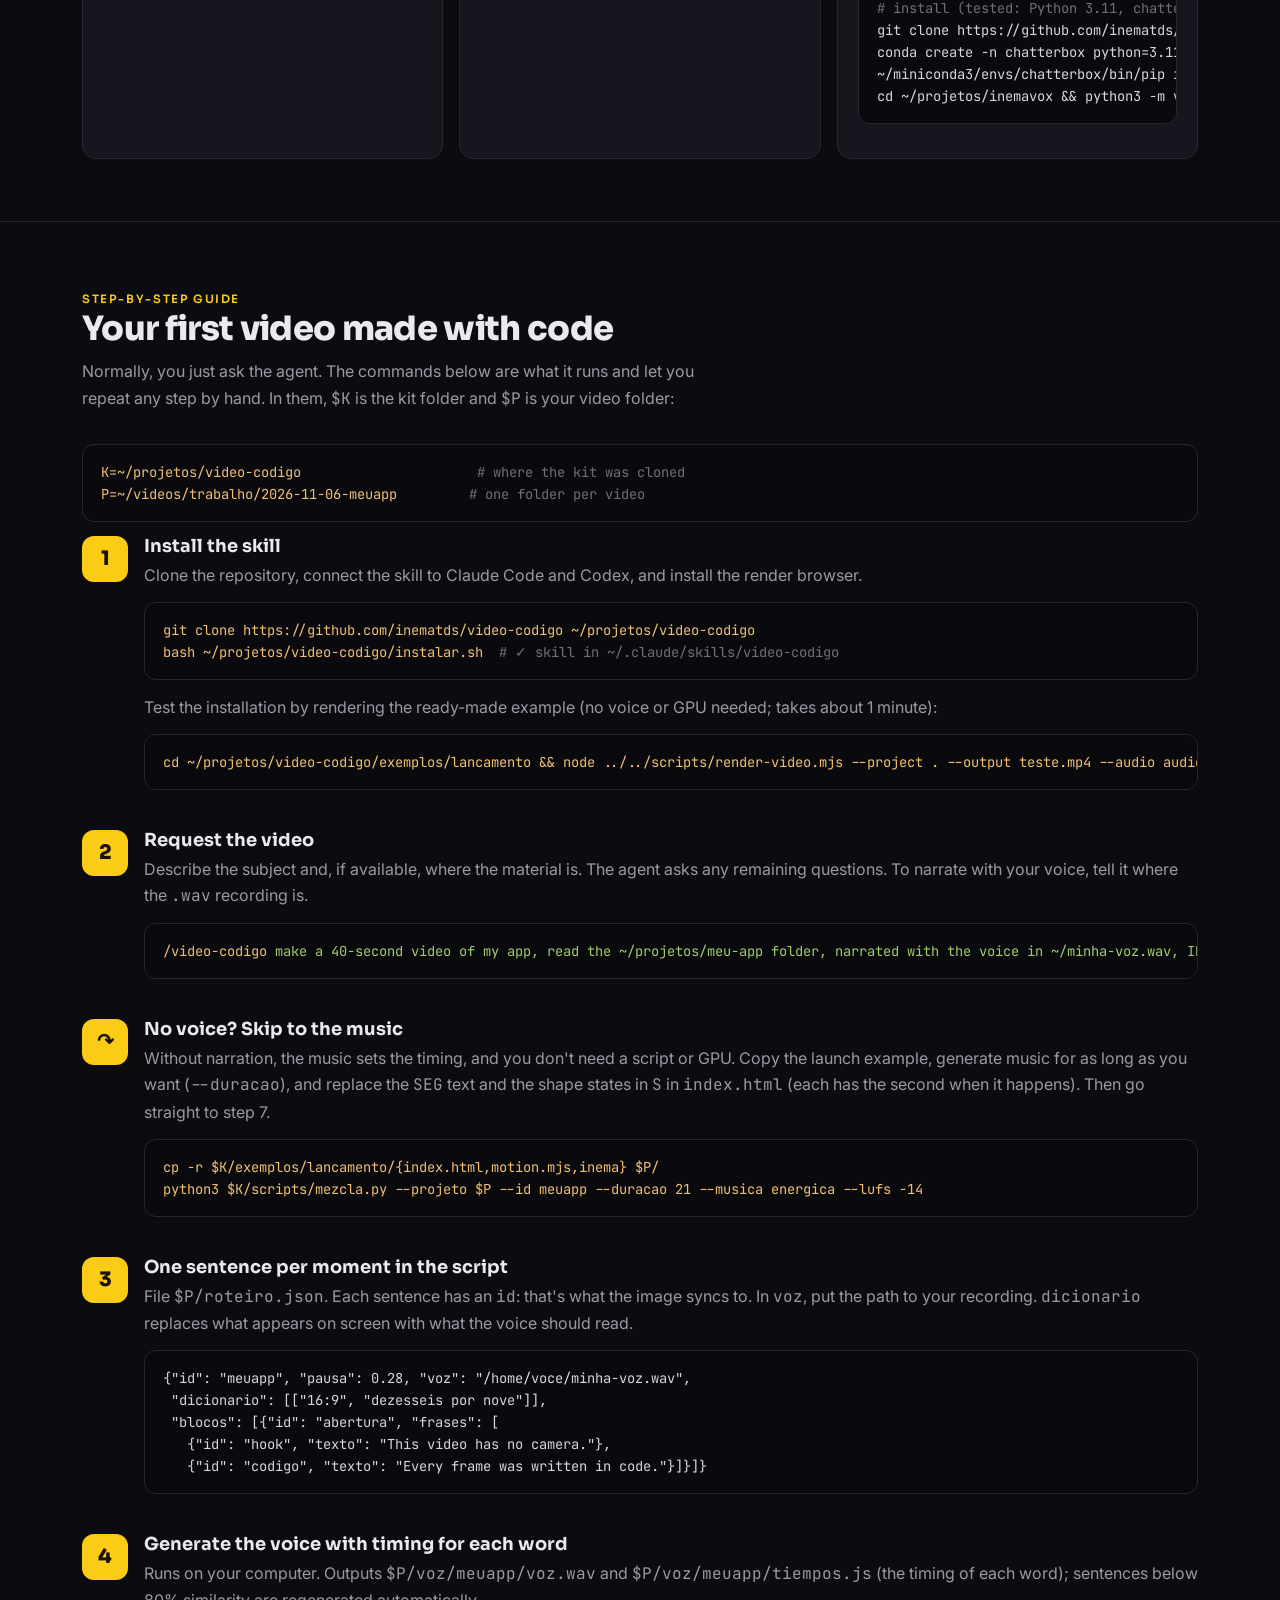
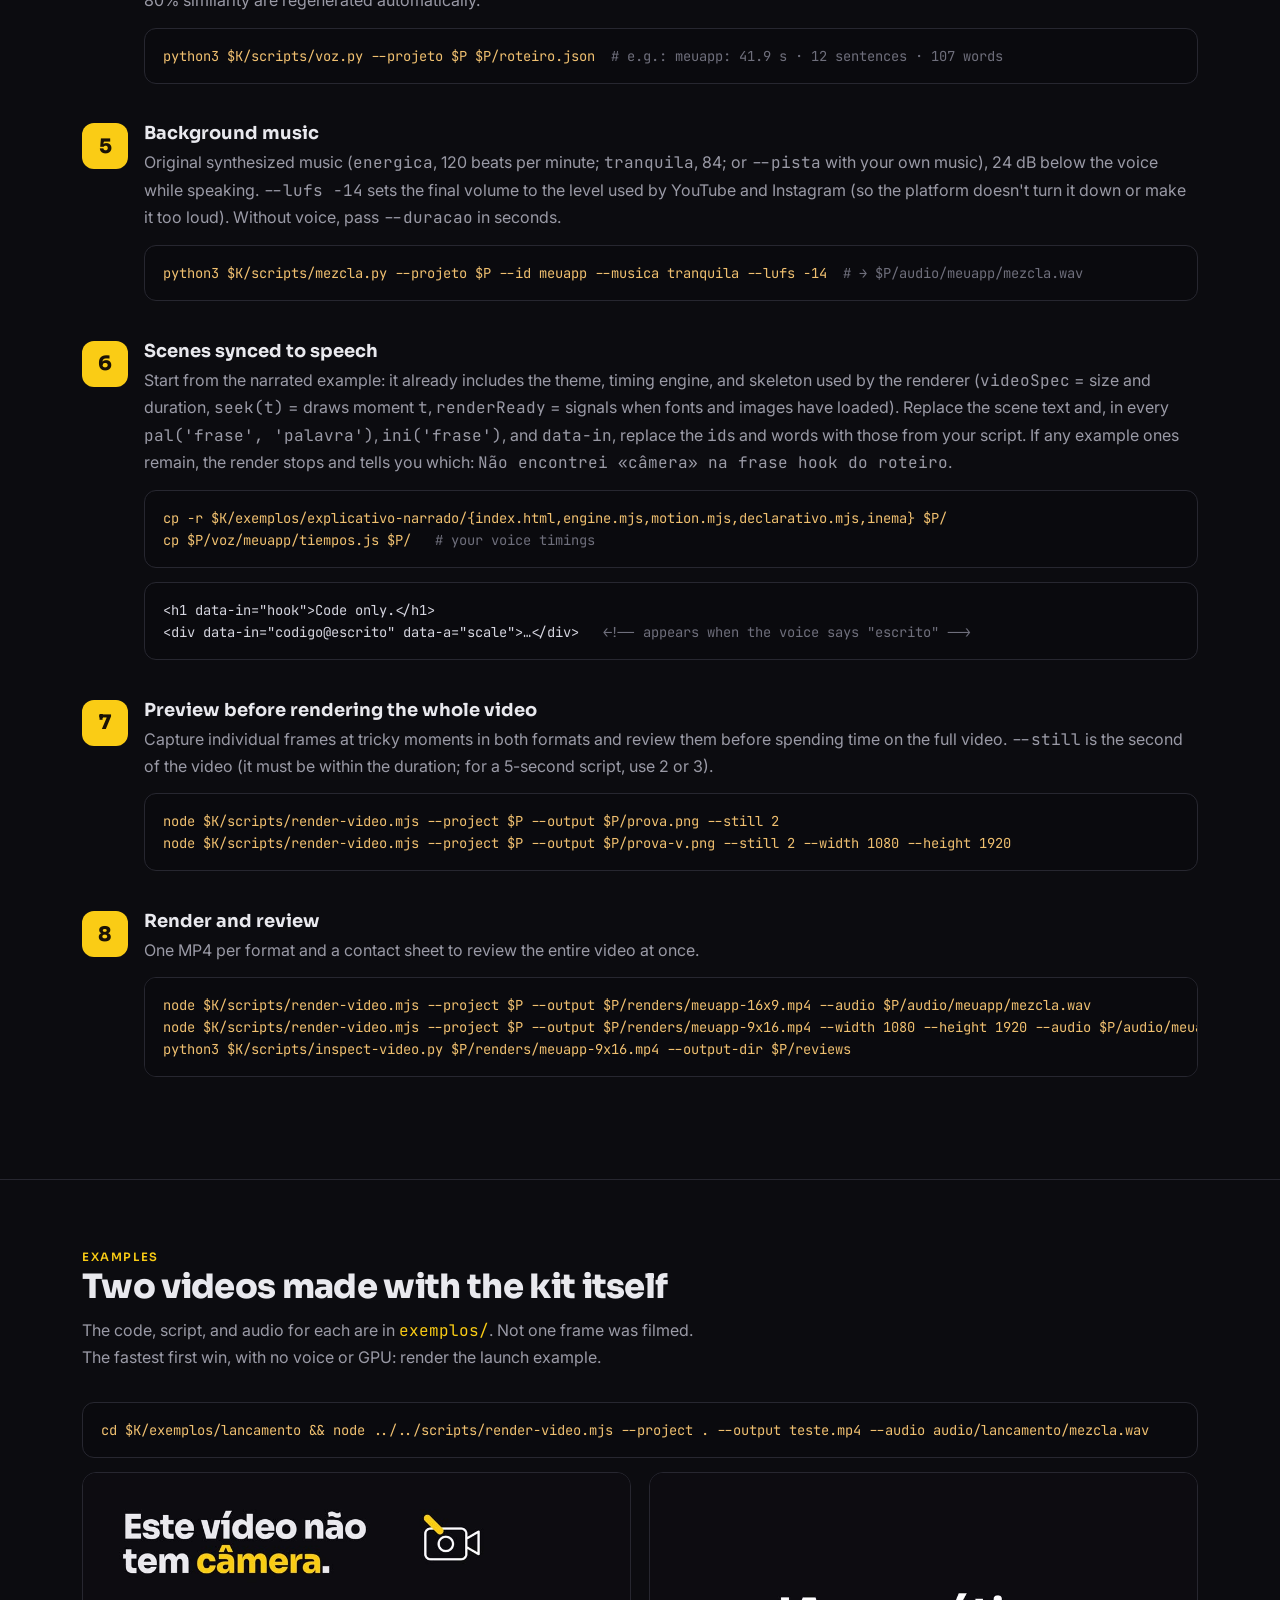
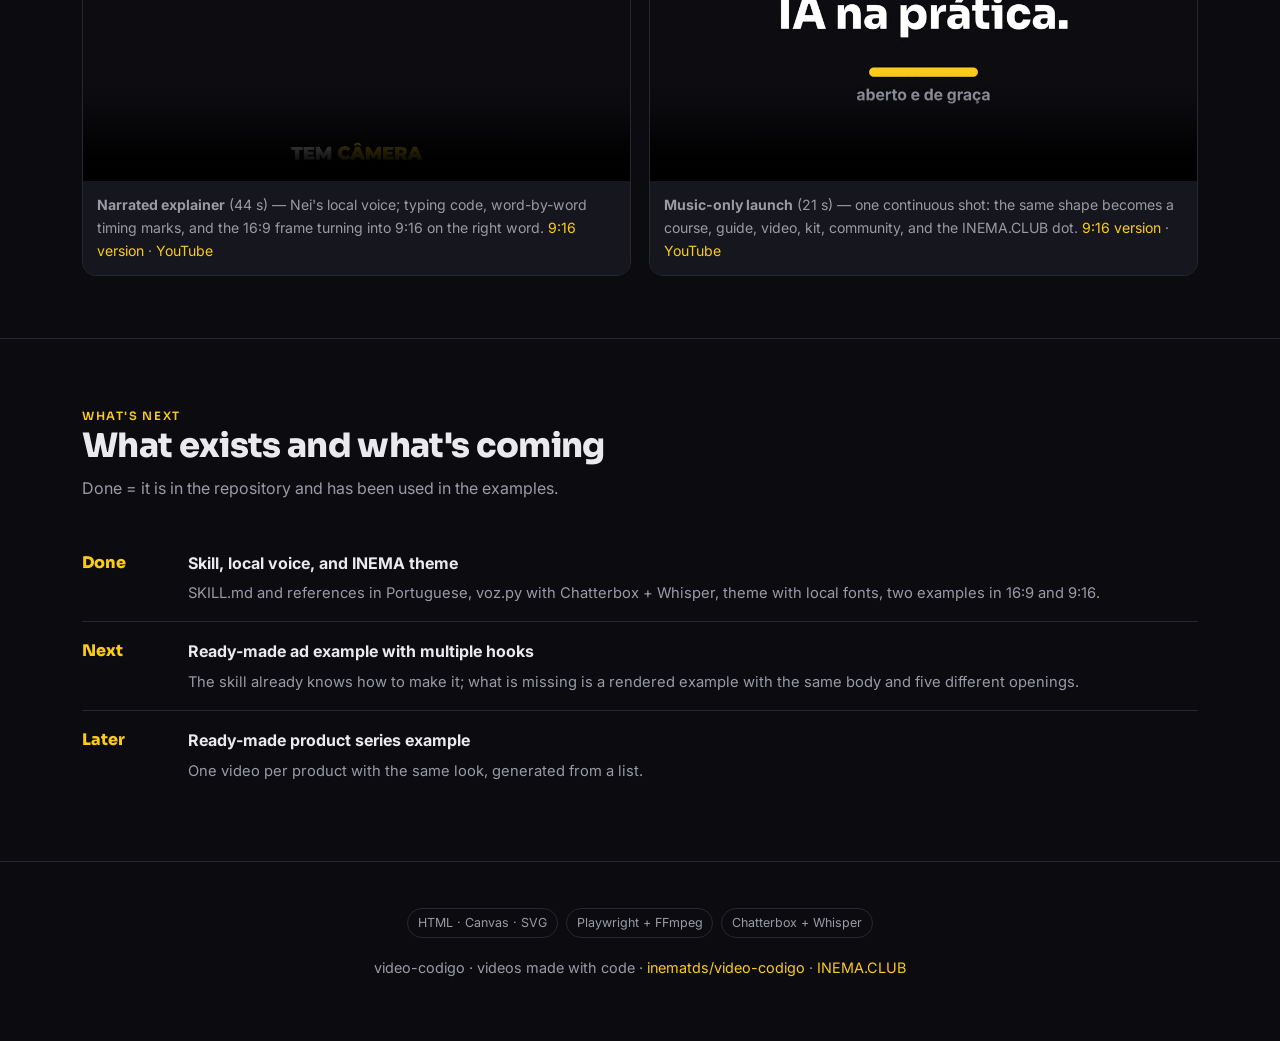
==== commit 47a6a0f4: "1.0.1: revisão independente — instalação da voz, caminho sem voz, erro claro quando falta palavra, -" ====
--- a/guia/en/index.html
+++ b/guia/en/index.html
@@ -4,7 +4,7 @@
 <meta charset="utf-8">
 <meta name="viewport" content="width=device-width, initial-scale=1">
 <title>video-codigo — videos made with code</title>
-<meta name="description" content="A skill for Claude Code and Codex that makes videos without a camera: every frame coded, locally generated voice synced to each word, in 16:9 and 9:16.">
+<meta name="description" content="A skill for Claude Code and Codex that makes videos without a camera: every frame written in code, voice synced to each word, in 16:9 and 9:16.">
 <link rel="alternate" hreflang="pt-BR" href="https://inematds.github.io/video-codigo/guia/">
 <link rel="alternate" hreflang="en" href="https://inematds.github.io/video-codigo/guia/en/">
 <link rel="alternate" hreflang="es" href="https://inematds.github.io/video-codigo/guia/es/">
@@ -114,9 +114,9 @@
   <div class="links">
     <a class="sec" href="#oque">What it is</a>
     <a class="sec" href="#fluxo">How it works</a>
-    <a class="sec" href="#guia">User guide</a>
+    <a class="sec" href="#guia">How to use</a>
     <a class="sec" href="#exemplos">Examples</a>
-    <a class="sec" href="#roadmap">Next steps</a>
+    <a class="sec" href="#roadmap">What's next</a>
     <span class="lang"><a href="../">PT</a><a class="on" href="./">EN</a><a href="../es/">ES</a></span>
     <button class="tgl" id="themeToggle" aria-label="Toggle theme" title="Toggle theme">🌙</button>
     <a class="btn" href="https://github.com/inematds/video-codigo" target="_blank" rel="noopener">GitHub</a>
@@ -129,7 +129,7 @@
     <div>
       <span class="chip">Skill for Claude Code and Codex</span>
       <h1>Product videos made with <span class="amb">code</span></h1>
-      <p class="lead">Answer three questions and the agent writes every frame in HTML, renders the MP4 in 16:9 and 9:16, and, if you want narration, syncs each image to the word your voice is saying.</p>
+      <p class="lead">Answer three questions and the agent writes every frame in HTML, renders MP4s in 16:9 and 9:16, and, if you want narration, syncs each image to the word your voice is saying.</p>
       <div class="cta">
         <a class="btn" href="#guia">Start the guide</a>
         <a class="btn ghost" href="https://github.com/inematds/video-codigo" target="_blank" rel="noopener">View on GitHub</a>
@@ -141,25 +141,25 @@
 
 <section id="resumo" class="resumo"><div class="wrap">
   <span class="chip">In short</span>
-  <p>video-codigo is a skill (a package of instructions and scripts) for Claude Code and Codex, Anthropic and OpenAI's coding agents, that makes videos without a camera or editor: every frame is written in code (HTML, Canvas or SVG) and turned into an MP4. It's for anyone who wants to show a product, project, or idea in a video — a launch, ad, explainer, or lesson. If the video has narration, the voice is generated on your computer, without paying for voice generation, and each image appears at the exact moment the word is spoken. To use it, you need Node, Python, and FFmpeg; for voice, you need inemavox and an NVIDIA GPU (without one, the video uses music only).</p>
+  <p>video-codigo is a skill (a package of instructions and scripts) for Claude Code and Codex, Anthropic and OpenAI's coding agents, that makes videos without a camera or editor: every frame is written in code (HTML, Canvas, or SVG) and turned into an MP4. It is for anyone who wants to show a product, project, or idea on video—a launch, ad, explainer, or lesson. If the video has narration, the voice is generated on your computer at no cost, and each image appears at the exact moment its word is spoken. To use it, you need Node, Python, and FFmpeg; for voice, you need inemavox with an NVIDIA GPU (without one, the video will have music only).</p>
 </div></section>
 
 <section id="oque"><div class="wrap">
   <span class="chip">What it is</span>
   <h2>A video director inside your agent</h2>
   <p class="sub">The skill asks what matters, proposes a direction, tests a segment, and only then renders the full video.</p>
-  <figure style="margin:0 0 26px;border-radius:16px;overflow:hidden;border:1px solid var(--line);box-shadow:0 30px 80px -30px #000"><img src="../assets/banner-grade-en.jpg" alt="The six video types: launch, ad with hooks, explainer, product series, local voice, 16:9 and 9:16" loading="lazy" style="width:100%;display:block"></figure>
+  <figure style="margin:0 0 26px;border-radius:16px;overflow:hidden;border:1px solid var(--line);box-shadow:0 30px 80px -30px #000"><img src="../assets/banner-grade-en.jpg" alt="Six video types: launch, ad with hooks, explainer, product series, local voice, 16:9 and 9:16" loading="lazy" style="width:100%;display:block"></figure>
   <div class="grid g3">
-    <div class="card"><h3>🎬 Six video types</h3><p>Launch film, ad with multiple hooks, product explainer, product series with a consistent look, narrated sales video, and long-form lesson.</p></div>
-    <div class="card"><h3>🎙️ Voice synced to each word</h3><p><code>scripts/voz.py</code> generates narration using your cloned voice and measures the timing of each word. In HTML, <code>pal('frase', 'palavra')</code> specifies when each element appears.</p></div>
-    <div class="card"><h3>📐 16:9 and 9:16 together</h3><p>The same project is recomposed for each format. One render for YouTube, another for Reels, Shorts, and TikTok.</p></div>
+    <div class="card"><h3>🎬 Several video types</h3><p>The skill can direct a launch, an ad with multiple hooks, a product explainer, a series with a consistent look, a narrated sales video, and a long lesson. Two ready-to-copy examples are included: a narrated explainer and a music-only launch.</p></div>
+    <div class="card"><h3>🎙️ Voice synced to each word</h3><p><code>scripts/voz.py</code> generates narration with your cloned voice and measures the timing of each word. In the HTML, <code>pal('frase', 'palavra')</code> specifies when each thing appears.</p></div>
+    <div class="card"><h3>📐 16:9 and 9:16 together</h3><p>The same project adapts to each format. One render for YouTube, another for Reels, Shorts, and TikTok.</p></div>
   </div>
 </div></section>
 
 <section id="fluxo"><div class="wrap">
   <span class="chip">How it works</span>
   <h2>From request to MP4</h2>
-  <p class="sub">With voice, the video follows the speech. Without voice, it follows the music.</p>
+  <p class="sub">With voice, the speech sets the video's timing. Without voice, the music does.</p>
   <div class="flow">
     <span>3 questions</span><span class="arr">→</span>
     <span>roteiro.json</span><span class="arr">→</span>
@@ -170,32 +170,37 @@
     <span>review</span>
   </div>
   <div class="grid g3" style="margin-top:26px">
-    <div class="card"><h3>1 · The questions</h3><p><b>What is it about, and who is it for?</b> (it can be a folder, repository, or website to read) · <b>Voice or music only?</b> · <b>What style?</b> — the INEMA default or a reference video.</p></div>
+    <div class="card"><h3>1 · The questions</h3><p><b>What is it about, and who is it for?</b> (it can be a folder, repository, or website to read) · <b>Voice or music only?</b> · <b>What style?</b> — the INEMA look or a reference video.</p></div>
     <div class="card"><h3>2 · The voice</h3><p>Chatterbox speaks each sentence using the cloned voice; Whisper listens, checks it, and marks the timing of every word. Any sentence that comes out wrong is generated again.</p></div>
     <div class="card"><h3>3 · The render</h3><p>A headless browser opens the page, requests the frame for each moment (<code>window.seek(t)</code>), and FFmpeg combines everything with the audio. No network needed: fonts and images are kept in the project.</p></div>
   </div>
 </div></section>
 
 <section id="pre"><div class="wrap">
-  <span class="chip">Requirements</span>
+  <span class="chip">Prerequisites</span>
   <h2>What needs to be on your machine</h2>
-  <p class="sub">The installer checks for and installs anything missing, without sudo.</p>
+  <p class="sub">The installer checks and installs what is missing, without sudo.</p>
   <div class="grid g3">
-    <div class="card"><h3>Node, Python, and FFmpeg</h3><p>Node 18 or newer, Python 3 with numpy and Pillow, and FFmpeg on PATH.</p><pre><span class="c"># check</span>
+    <div class="card"><h3>Node, Python, and FFmpeg</h3><p>Node 18 or newer, Python 3 with numpy and Pillow, FFmpeg on PATH.</p><pre><span class="c"># check</span>
 node -v && python3 -V && ffmpeg -version | head -1</pre></div>
-    <div class="card"><h3>Playwright + Chromium</h3><p>A headless browser, controlled by a script, that takes a snapshot of each video frame. It goes in <code>~/.cache</code>.</p><pre><span class="c"># installs automatically</span>
-bash scripts/preparar-entorno.sh</pre></div>
-    <div class="card"><h3>Voice (optional, requires an NVIDIA GPU)</h3><p>Voice uses <a href="https://github.com/inematds/inemavox" target="_blank" rel="noopener">inemavox</a> installed in <code>~/projetos/inemavox</code>: <b>Chatterbox</b> (a model that speaks using a voice copied from a recording, the “cloned voice”) and <b>Whisper</b> (a model that listens to audio and marks the timing of every word). You also need a clean 10–20 s recording of your voice in <code>.wav</code> format. Without a GPU or inemavox, make videos with music only.</p><pre><span class="c"># all three must exist</span>
+    <div class="card"><h3>Playwright + Chromium</h3><p>A headless browser controlled by a script that captures each video frame. Installed in <code>~/.cache</code>.</p><pre><span class="c"># install.sh (step 1) already runs this</span>
+bash ~/projetos/video-codigo/scripts/preparar-entorno.sh</pre></div>
+    <div class="card"><h3>Voice (optional, requires an NVIDIA GPU)</h3><p>Voice uses <a href="https://github.com/inematds/inemavox" target="_blank" rel="noopener">inemavox</a> installed in <code>~/projetos/inemavox</code>: <b>Chatterbox</b> (a model that speaks with a voice copied from a recording, or “cloned voice”) and <b>Whisper</b> (a model that listens to audio and marks the timing of every word). You also need a clean 10–20 s recording of your voice in <code>.wav</code> format. Without a GPU or inemavox, make videos with music only.</p><pre><span class="c"># all three must exist</span>
 ls ~/miniconda3/envs/chatterbox/bin/python3 \
    ~/projetos/inemavox/chatterbox_tts_worker.py \
-   ~/projetos/inemavox/venv/bin/python</pre></div>
+   ~/projetos/inemavox/venv/bin/python
+<span class="c"># install (tested: Python 3.11, chatterbox-tts 0.1.6)</span>
+git clone https://github.com/inematds/inemavox ~/projetos/inemavox
+conda create -n chatterbox python=3.11 -y
+~/miniconda3/envs/chatterbox/bin/pip install chatterbox-tts==0.1.6
+cd ~/projetos/inemavox && python3 -m venv venv && venv/bin/pip install faster-whisper soundfile numpy</pre></div>
   </div>
 </div></section>
 
 <section id="guia"><div class="wrap">
-  <span class="chip">Step-by-step user guide</span>
+  <span class="chip">Step-by-step guide</span>
   <h2>Your first video made with code</h2>
-  <p class="sub">Usually, you just ask the agent. The commands below are what it runs — and they let you repeat any step by hand. Here, <code>$K</code> is the kit folder and <code>$P</code> is your video folder:</p>
+  <p class="sub">Normally, you just ask the agent. The commands below are what it runs and let you repeat any step by hand. In them, <code>$K</code> is the kit folder and <code>$P</code> is your video folder:</p>
 <pre><span class="k">K=~/projetos/video-codigo</span>                      <span class="c"># where the kit was cloned</span>
 <span class="k">P=~/videos/trabalho/2026-11-06-meuapp</span>         <span class="c"># one folder per video</span></pre>
 
@@ -204,17 +209,26 @@
     <p>Clone the repository, connect the skill to Claude Code and Codex, and install the render browser.</p>
 <pre><span class="k">git clone https://github.com/inematds/video-codigo ~/projetos/video-codigo</span>
 <span class="k">bash ~/projetos/video-codigo/instalar.sh</span>  <span class="c"># ✓ skill in ~/.claude/skills/video-codigo</span></pre>
+    <p>Test the installation by rendering the ready-made example (no voice or GPU needed; takes about 1 minute):</p>
+<pre><span class="k">cd ~/projetos/video-codigo/exemplos/lancamento && node ../../scripts/render-video.mjs --project . --output teste.mp4 --audio audio/lancamento/mezcla.wav</span></pre>
   </div></div>
 
   <div class="step"><div class="b">2</div><div>
     <h3>Request the video</h3>
-    <p>Tell it the subject and, if you have it, where the materials are. The agent asks the three questions that remain. To narrate with your voice, say where the <code>.wav</code> recording is.</p>
-<pre><span class="k">/video-codigo</span> <span class="s">make a 40 s video of my app, read the folder ~/projetos/meu-app, narrated with the voice in ~/minha-voz.wav, INEMA style</span></pre>
+    <p>Describe the subject and, if available, where the material is. The agent asks any remaining questions. To narrate with your voice, tell it where the <code>.wav</code> recording is.</p>
+<pre><span class="k">/video-codigo</span> <span class="s">make a 40-second video of my app, read the ~/projetos/meu-app folder, narrated with the voice in ~/minha-voz.wav, INEMA style</span></pre>
+  </div></div>
+
+  <div class="step"><div class="b">↷</div><div>
+    <h3>No voice? Skip to the music</h3>
+    <p>Without narration, the music sets the timing, and you don't need a script or GPU. Copy the launch example, generate music for as long as you want (<code>--duracao</code>), and replace the <code>SEG</code> text and the shape states in <code>S</code> in <code>index.html</code> (each has the second when it happens). Then go straight to step 7.</p>
+<pre><span class="k">cp -r $K/exemplos/lancamento/{index.html,motion.mjs,inema} $P/</span>
+<span class="k">python3 $K/scripts/mezcla.py --projeto $P --id meuapp --duracao 21 --musica energica --lufs -14</span></pre>
   </div></div>
 
   <div class="step"><div class="b">3</div><div>
-    <h3>Script with one sentence per moment</h3>
-    <p>File <code>$P/roteiro.json</code>. Each sentence has an <code>id</code>: that's what the image syncs to. In <code>voz</code>, put the path to your recording. <code>dicionario</code> swaps the on-screen text for what the voice should read.</p>
+    <h3>One sentence per moment in the script</h3>
+    <p>File <code>$P/roteiro.json</code>. Each sentence has an <code>id</code>: that's what the image syncs to. In <code>voz</code>, put the path to your recording. <code>dicionario</code> replaces what appears on screen with what the voice should read.</p>
 <pre>{"id": "meuapp", "pausa": 0.28, "voz": "/home/voce/minha-voz.wav",
  "dicionario": [["16:9", "dezesseis por nove"]],
  "blocos": [{"id": "abertura", "frases": [
@@ -223,20 +237,20 @@
   </div></div>
 
   <div class="step"><div class="b">4</div><div>
-    <h3>Generate the voice with word timings</h3>
-    <p>Runs on your computer. It outputs <code>voz.wav</code> and <code>tiempos.js</code>; sentences with less than 80% similarity are regenerated automatically.</p>
+    <h3>Generate the voice with timing for each word</h3>
+    <p>Runs on your computer. Outputs <code>$P/voz/meuapp/voz.wav</code> and <code>$P/voz/meuapp/tiempos.js</code> (the timing of each word); sentences below 80% similarity are regenerated automatically.</p>
 <pre><span class="k">python3 $K/scripts/voz.py --projeto $P $P/roteiro.json</span>  <span class="c"># e.g.: meuapp: 41.9 s · 12 sentences · 107 words</span></pre>
   </div></div>
 
   <div class="step"><div class="b">5</div><div>
     <h3>Background music</h3>
-    <p>Original synthesized music (<code>energica</code> 120 BPM, <code>tranquila</code> 84 BPM, or <code>--pista</code> with your own music), 24 dB below the voice while speaking. <code>--lufs -14</code> is the volume YouTube and Instagram expect. Without voice, pass <code>--duracao</code> in seconds.</p>
+    <p>Original synthesized music (<code>energica</code>, 120 beats per minute; <code>tranquila</code>, 84; or <code>--pista</code> with your own music), 24 dB below the voice while speaking. <code>--lufs -14</code> sets the final volume to the level used by YouTube and Instagram (so the platform doesn't turn it down or make it too loud). Without voice, pass <code>--duracao</code> in seconds.</p>
 <pre><span class="k">python3 $K/scripts/mezcla.py --projeto $P --id meuapp --musica tranquila --lufs -14</span>  <span class="c"># → $P/audio/meuapp/mezcla.wav</span></pre>
   </div></div>
 
   <div class="step"><div class="b">6</div><div>
     <h3>Scenes synced to speech</h3>
-    <p>Start from the narrated example: it already includes the theme, timing engine, and skeleton (<code>videoSpec</code>, <code>seek</code>, <code>renderReady</code>). Replace the scene text and sentence <code>id</code> values with those from your script. Each element appears when the word is spoken.</p>
+    <p>Start from the narrated example: it already includes the theme, timing engine, and skeleton used by the renderer (<code>videoSpec</code> = size and duration, <code>seek(t)</code> = draws moment <code>t</code>, <code>renderReady</code> = signals when fonts and images have loaded). Replace the scene text and, in every <code>pal('frase', 'palavra')</code>, <code>ini('frase')</code>, and <code>data-in</code>, replace the <code>id</code>s and words with those from your script. If any example ones remain, the render stops and tells you which: <code>Não encontrei «câmera» na frase hook do roteiro</code>.</p>
 <pre><span class="k">cp -r $K/exemplos/explicativo-narrado/{index.html,engine.mjs,motion.mjs,declarativo.mjs,inema} $P/</span>
 <span class="k">cp $P/voz/meuapp/tiempos.js $P/</span>   <span class="c"># your voice timings</span></pre>
 <pre>&lt;h1 data-in="hook"&gt;Code only.&lt;/h1&gt;
@@ -244,15 +258,15 @@
   </div></div>
 
   <div class="step"><div class="b">7</div><div>
-    <h3>Preview before the full render</h3>
-    <p>Capture individual frames at tricky moments in both formats, and check them before spending time on the whole video.</p>
-<pre><span class="k">node $K/scripts/render-video.mjs --project $P --output $P/prova.png --still 7.5</span>
-<span class="k">node $K/scripts/render-video.mjs --project $P --output $P/prova-v.png --still 7.5 --width 1080 --height 1920</span></pre>
+    <h3>Preview before rendering the whole video</h3>
+    <p>Capture individual frames at tricky moments in both formats and review them before spending time on the full video. <code>--still</code> is the second of the video (it must be within the duration; for a 5-second script, use 2 or 3).</p>
+<pre><span class="k">node $K/scripts/render-video.mjs --project $P --output $P/prova.png --still 2</span>
+<span class="k">node $K/scripts/render-video.mjs --project $P --output $P/prova-v.png --still 2 --width 1080 --height 1920</span></pre>
   </div></div>
 
   <div class="step"><div class="b">8</div><div>
     <h3>Render and review</h3>
-    <p>One MP4 per format, plus a frame sheet to review the whole video at once.</p>
+    <p>One MP4 per format and a contact sheet to review the entire video at once.</p>
 <pre><span class="k">node $K/scripts/render-video.mjs --project $P --output $P/renders/meuapp-16x9.mp4 --audio $P/audio/meuapp/mezcla.wav</span>
 <span class="k">node $K/scripts/render-video.mjs --project $P --output $P/renders/meuapp-9x16.mp4 --width 1080 --height 1920 --audio $P/audio/meuapp/mezcla.wav</span>
 <span class="k">python3 $K/scripts/inspect-video.py $P/renders/meuapp-9x16.mp4 --output-dir $P/reviews</span></pre>
@@ -262,21 +276,21 @@
 <section id="exemplos"><div class="wrap">
   <span class="chip">Examples</span>
   <h2>Two videos made with the kit itself</h2>
-  <p class="sub">The code, script, and audio for each are in <a href="https://github.com/inematds/video-codigo/tree/main/exemplos" target="_blank" rel="noopener"><code>exemplos/</code></a>. Not a single frame was filmed. The quickest first success, without voice or a GPU: render the launch example.</p>
+  <p class="sub">The code, script, and audio for each are in <a href="https://github.com/inematds/video-codigo/tree/main/exemplos" target="_blank" rel="noopener"><code>exemplos/</code></a>. Not one frame was filmed. The fastest first win, with no voice or GPU: render the launch example.</p>
 <pre><span class="k">cd $K/exemplos/lancamento && node ../../scripts/render-video.mjs --project . --output teste.mp4 --audio audio/lancamento/mezcla.wav</span></pre>
   <div class="ex">
-    <figure><video controls preload="none" playsinline poster="../assets/explicativo-16x9.jpg" src="../../renders/explicativo-16x9.mp4" style="width:100%;display:block"></video><figcaption><b>Narrated explainer</b> (44 s) — Nei's local voice; code being typed, word-by-word timings, and the 16:9 frame turning into 9:16 at the right word. <a href="../../renders/explicativo-9x16.mp4">9:16 version</a></figcaption></figure>
-    <figure><video controls preload="none" playsinline poster="../assets/lancamento-16x9.jpg" src="../../renders/lancamento-16x9.mp4" style="width:100%;display:block"></video><figcaption><b>Launch video with music only</b> (21 s) — a single shot: the same shape becomes a course, guide, video, kit, community, and the INEMA.CLUB dot. <a href="../../renders/lancamento-9x16.mp4">9:16 version</a></figcaption></figure>
+    <figure><video controls preload="none" playsinline poster="../assets/explicativo-16x9.jpg" src="../../renders/explicativo-16x9.mp4" style="width:100%;display:block"></video><figcaption><b>Narrated explainer</b> (44 s) — Nei's local voice; typing code, word-by-word timing marks, and the 16:9 frame turning into 9:16 on the right word. <a href="../../renders/explicativo-9x16.mp4">9:16 version</a> · <a href="https://www.youtube.com/watch?v=tkT2I6nrMAk" target="_blank" rel="noopener">YouTube</a></figcaption></figure>
+    <figure><video controls preload="none" playsinline poster="../assets/lancamento-16x9.jpg" src="../../renders/lancamento-16x9.mp4" style="width:100%;display:block"></video><figcaption><b>Music-only launch</b> (21 s) — one continuous shot: the same shape becomes a course, guide, video, kit, community, and the INEMA.CLUB dot. <a href="../../renders/lancamento-9x16.mp4">9:16 version</a> · <a href="https://www.youtube.com/watch?v=IJ-qZQ1drBc" target="_blank" rel="noopener">YouTube</a></figcaption></figure>
   </div>
 </div></section>
 
 <section id="roadmap"><div class="wrap">
-  <span class="chip">Next steps</span>
-  <h2>What exists now and what’s coming</h2>
-  <p class="sub">Done = in the repository and used in the examples.</p>
+  <span class="chip">What's next</span>
+  <h2>What exists and what's coming</h2>
+  <p class="sub">Done = it is in the repository and has been used in the examples.</p>
   <div class="phase"><div class="tag">Done</div><div class="d"><strong>Skill, local voice, and INEMA theme</strong><span>SKILL.md and references in Portuguese, voz.py with Chatterbox + Whisper, theme with local fonts, two examples in 16:9 and 9:16.</span></div></div>
-  <div class="phase"><div class="tag">Next</div><div class="d"><strong>Ad with multiple hooks</strong><span>An example with the same body and five different openings, to test which hook works.</span></div></div>
-  <div class="phase"><div class="tag">Later</div><div class="d"><strong>Product series</strong><span>One video per product with a consistent look, generated from a list.</span></div></div>
+  <div class="phase"><div class="tag">Next</div><div class="d"><strong>Ready-made ad example with multiple hooks</strong><span>The skill already knows how to make it; what is missing is a rendered example with the same body and five different openings.</span></div></div>
+  <div class="phase"><div class="tag">Later</div><div class="d"><strong>Ready-made product series example</strong><span>One video per product with the same look, generated from a list.</span></div></div>
 </div></section>
 
 <footer>
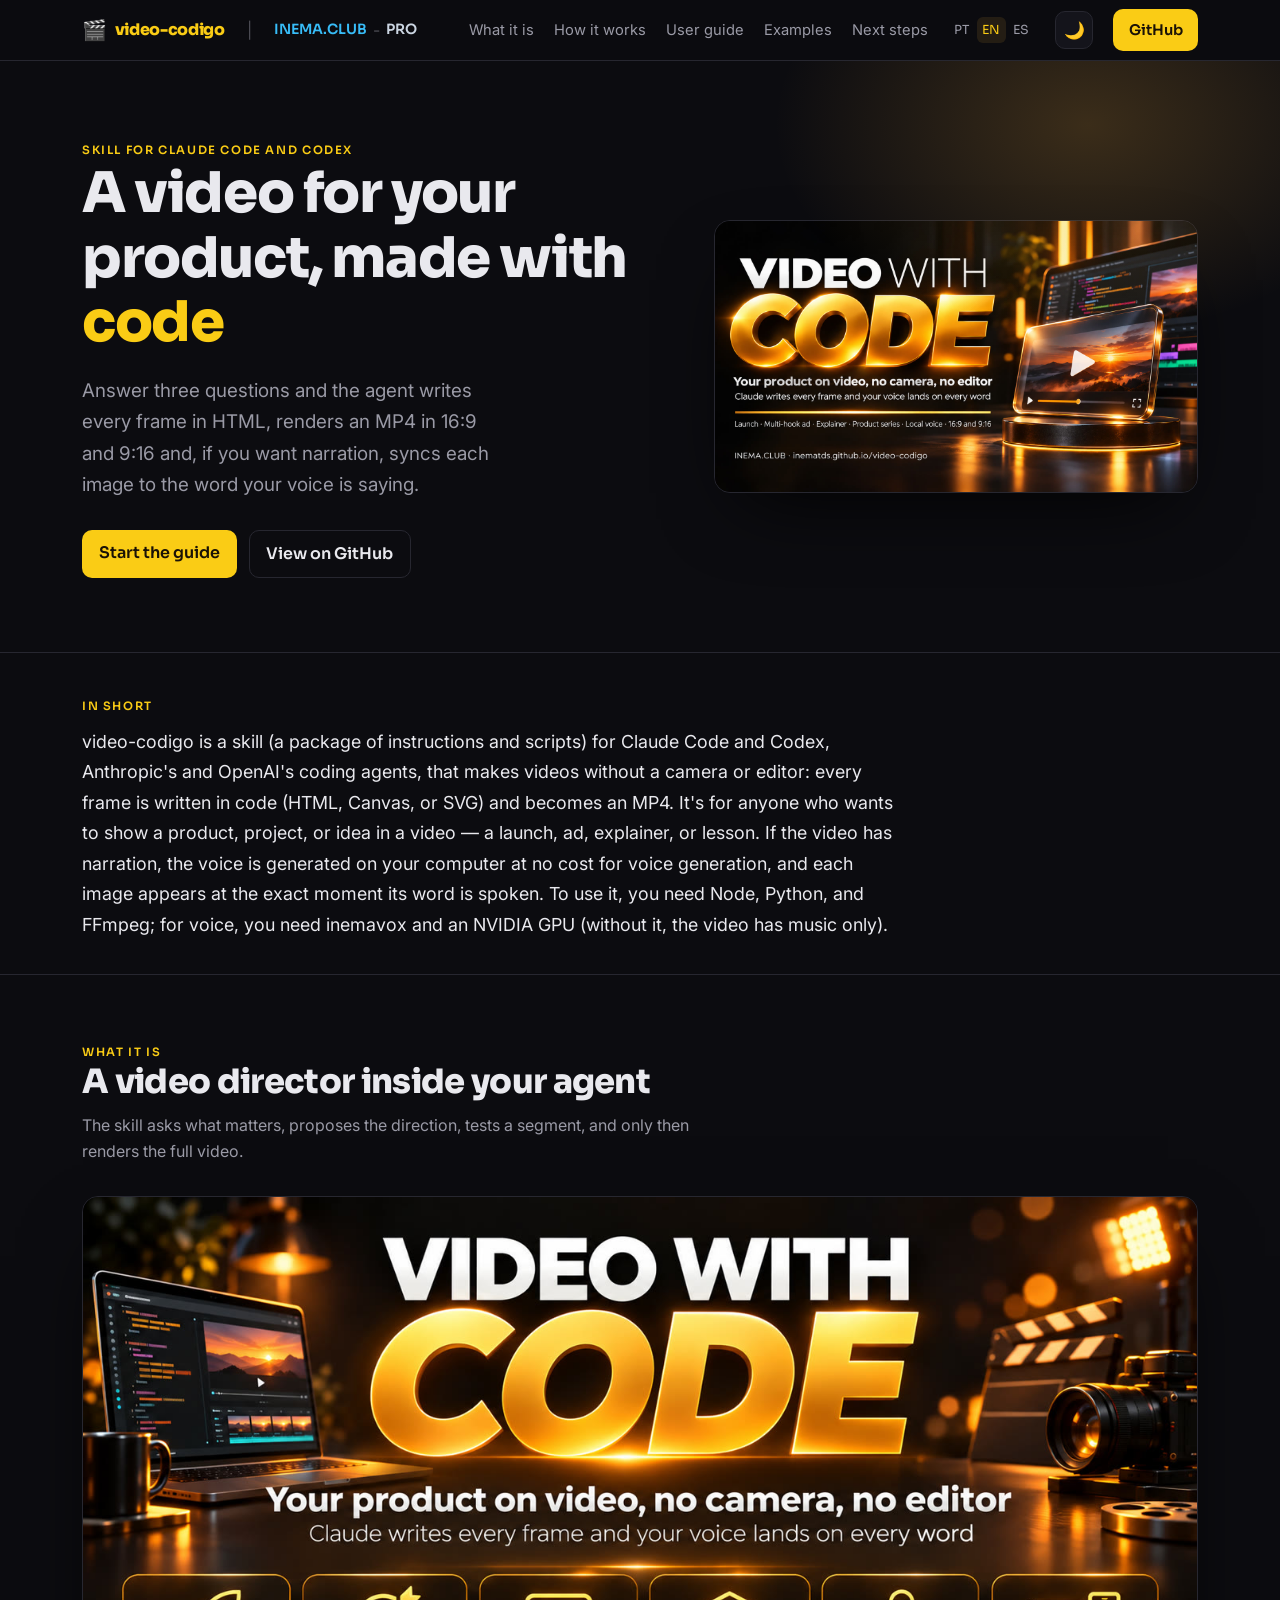
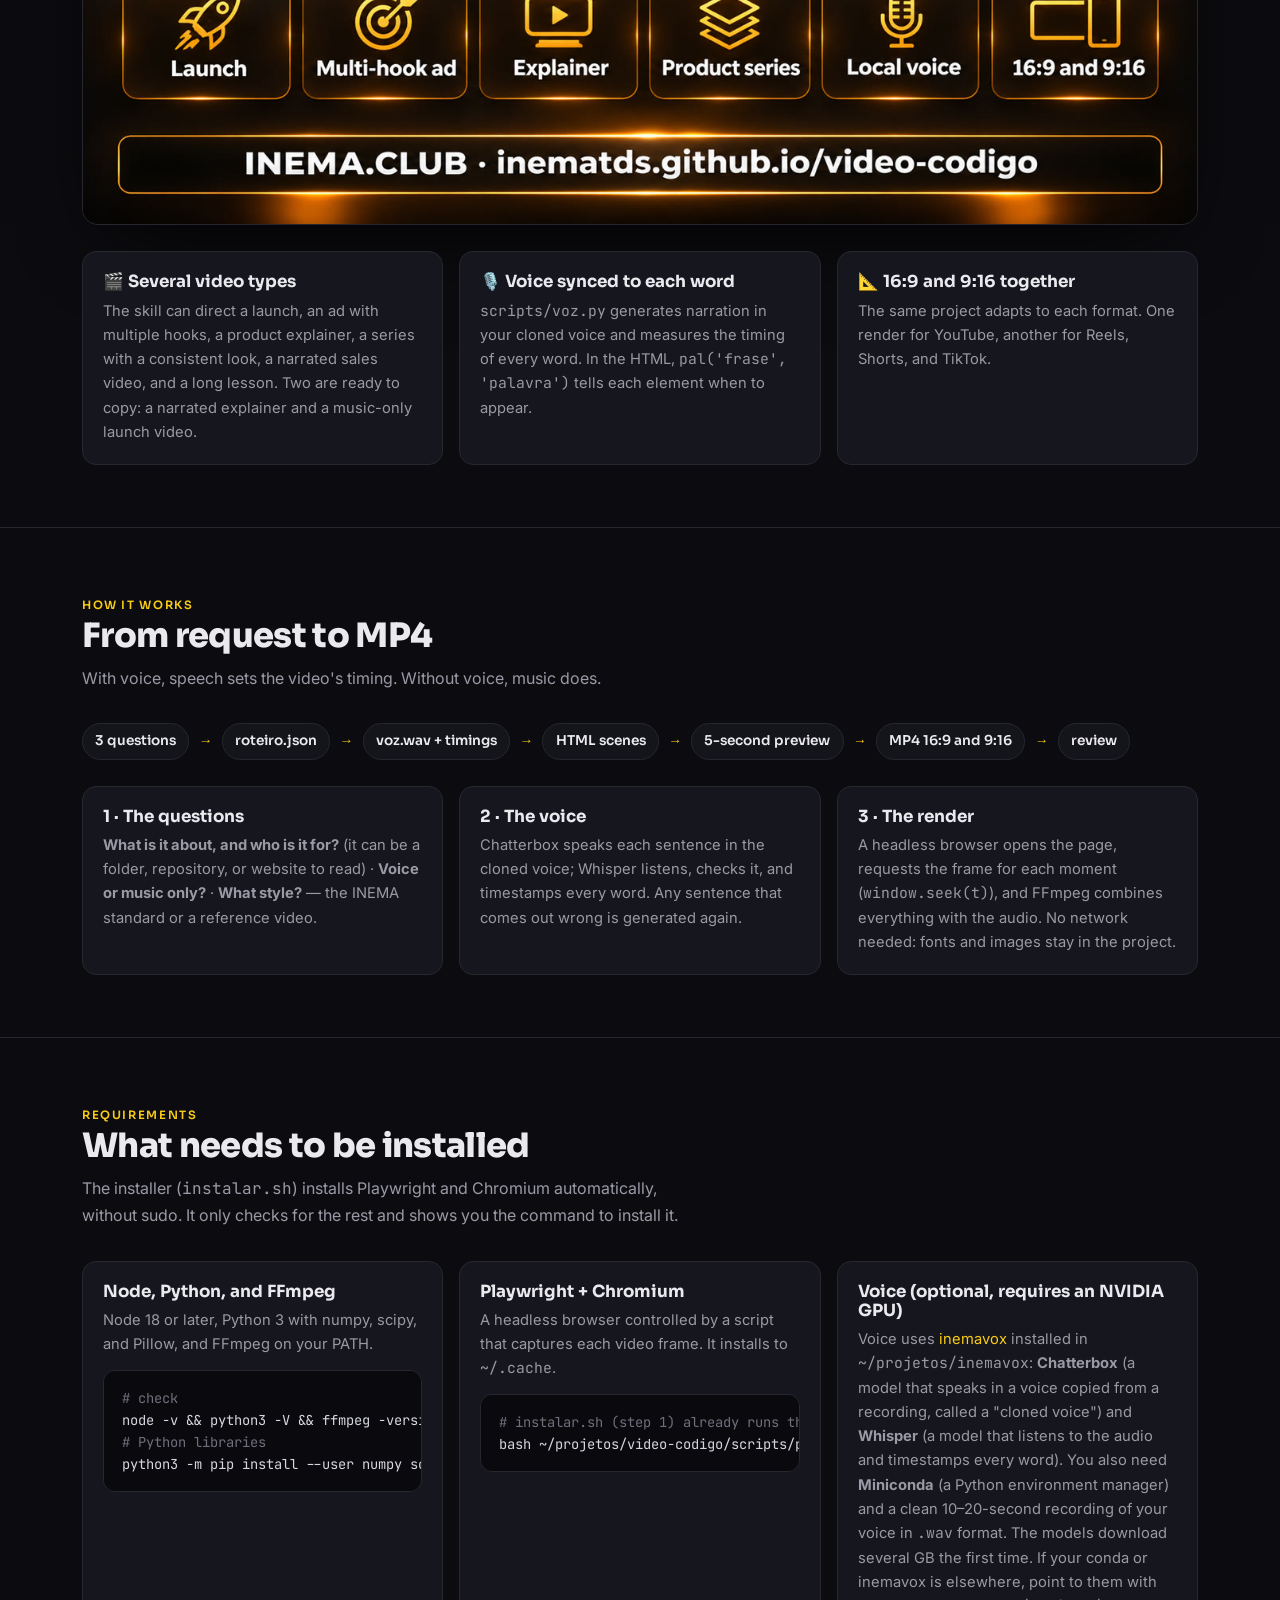
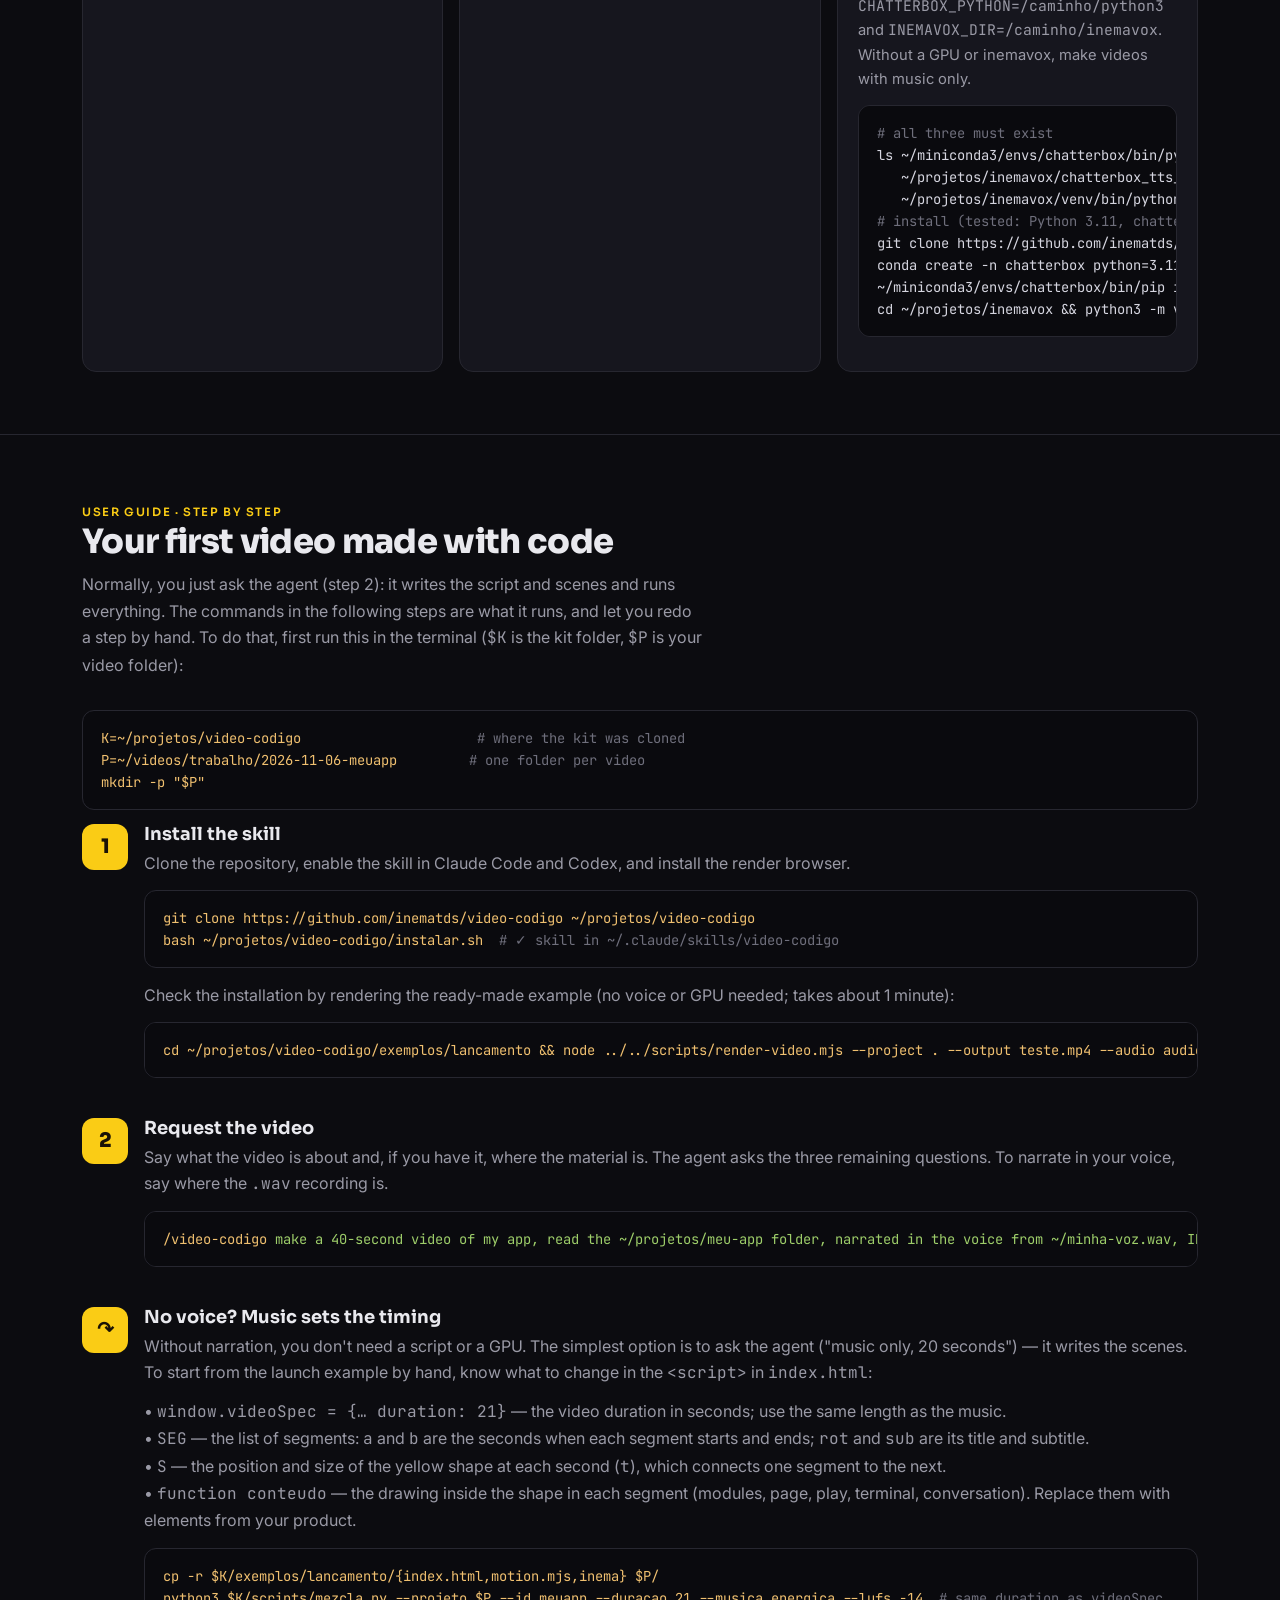
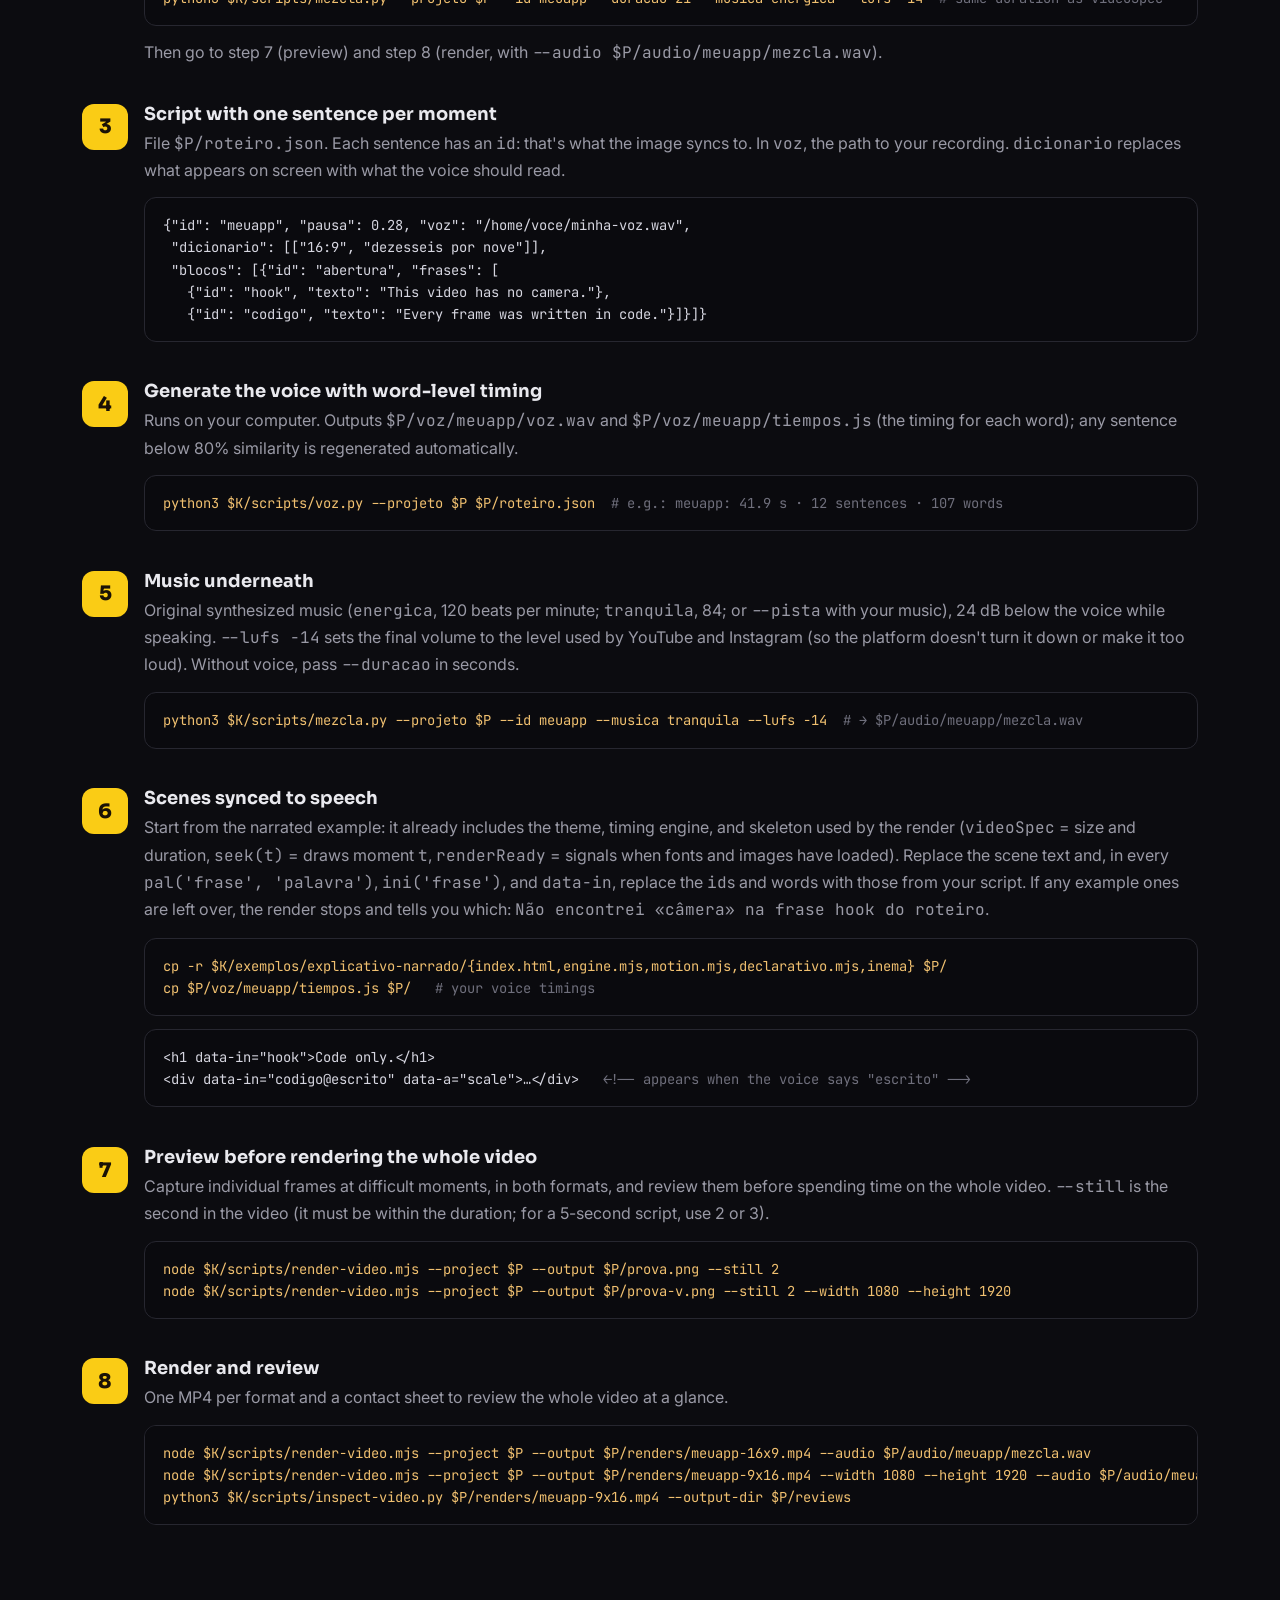
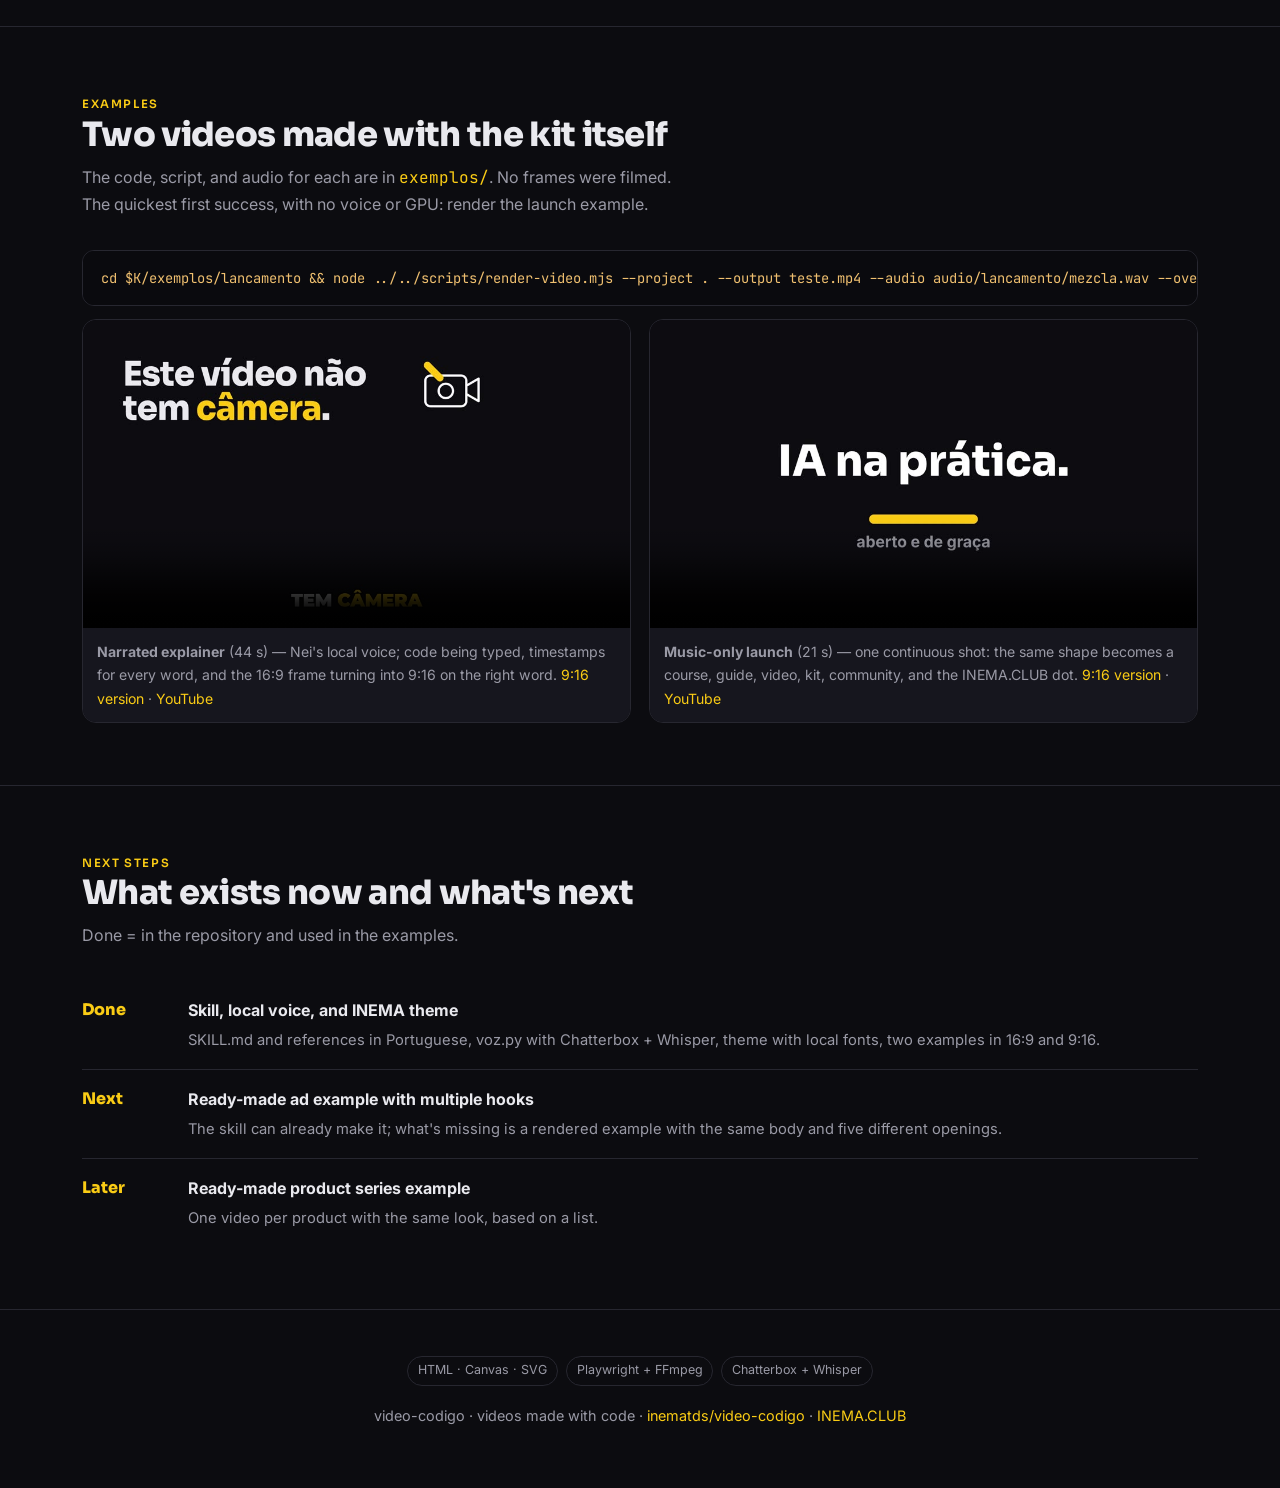
==== commit 7c5db587: "1.0.2: 3ª revisão — mkdir da pasta, scipy e conda nos pré-requisitos, caminho sem voz explicado, --o" ====
--- a/guia/en/index.html
+++ b/guia/en/index.html
@@ -4,7 +4,7 @@
 <meta charset="utf-8">
 <meta name="viewport" content="width=device-width, initial-scale=1">
 <title>video-codigo — videos made with code</title>
-<meta name="description" content="A skill for Claude Code and Codex that makes videos without a camera: every frame written in code, voice synced to each word, in 16:9 and 9:16.">
+<meta name="description" content="A skill for Claude Code and Codex that makes videos without a camera: every frame is coded, local voice synced to each word, in 16:9 and 9:16.">
 <link rel="alternate" hreflang="pt-BR" href="https://inematds.github.io/video-codigo/guia/">
 <link rel="alternate" hreflang="en" href="https://inematds.github.io/video-codigo/guia/en/">
 <link rel="alternate" hreflang="es" href="https://inematds.github.io/video-codigo/guia/es/">
@@ -114,9 +114,9 @@
   <div class="links">
     <a class="sec" href="#oque">What it is</a>
     <a class="sec" href="#fluxo">How it works</a>
-    <a class="sec" href="#guia">How to use</a>
+    <a class="sec" href="#guia">User guide</a>
     <a class="sec" href="#exemplos">Examples</a>
-    <a class="sec" href="#roadmap">What's next</a>
+    <a class="sec" href="#roadmap">Next steps</a>
     <span class="lang"><a href="../">PT</a><a class="on" href="./">EN</a><a href="../es/">ES</a></span>
     <button class="tgl" id="themeToggle" aria-label="Toggle theme" title="Toggle theme">🌙</button>
     <a class="btn" href="https://github.com/inematds/video-codigo" target="_blank" rel="noopener">GitHub</a>
@@ -128,8 +128,8 @@
   <div class="wrap">
     <div>
       <span class="chip">Skill for Claude Code and Codex</span>
-      <h1>Product videos made with <span class="amb">code</span></h1>
-      <p class="lead">Answer three questions and the agent writes every frame in HTML, renders MP4s in 16:9 and 9:16, and, if you want narration, syncs each image to the word your voice is saying.</p>
+      <h1>A video for your product, made with <span class="amb">code</span></h1>
+      <p class="lead">Answer three questions and the agent writes every frame in HTML, renders an MP4 in 16:9 and 9:16 and, if you want narration, syncs each image to the word your voice is saying.</p>
       <div class="cta">
         <a class="btn" href="#guia">Start the guide</a>
         <a class="btn ghost" href="https://github.com/inematds/video-codigo" target="_blank" rel="noopener">View on GitHub</a>
@@ -141,17 +141,17 @@
 
 <section id="resumo" class="resumo"><div class="wrap">
   <span class="chip">In short</span>
-  <p>video-codigo is a skill (a package of instructions and scripts) for Claude Code and Codex, Anthropic and OpenAI's coding agents, that makes videos without a camera or editor: every frame is written in code (HTML, Canvas, or SVG) and turned into an MP4. It is for anyone who wants to show a product, project, or idea on video—a launch, ad, explainer, or lesson. If the video has narration, the voice is generated on your computer at no cost, and each image appears at the exact moment its word is spoken. To use it, you need Node, Python, and FFmpeg; for voice, you need inemavox with an NVIDIA GPU (without one, the video will have music only).</p>
+  <p>video-codigo is a skill (a package of instructions and scripts) for Claude Code and Codex, Anthropic's and OpenAI's coding agents, that makes videos without a camera or editor: every frame is written in code (HTML, Canvas, or SVG) and becomes an MP4. It's for anyone who wants to show a product, project, or idea in a video — a launch, ad, explainer, or lesson. If the video has narration, the voice is generated on your computer at no cost for voice generation, and each image appears at the exact moment its word is spoken. To use it, you need Node, Python, and FFmpeg; for voice, you need inemavox and an NVIDIA GPU (without it, the video has music only).</p>
 </div></section>
 
 <section id="oque"><div class="wrap">
   <span class="chip">What it is</span>
   <h2>A video director inside your agent</h2>
-  <p class="sub">The skill asks what matters, proposes a direction, tests a segment, and only then renders the full video.</p>
+  <p class="sub">The skill asks what matters, proposes the direction, tests a segment, and only then renders the full video.</p>
   <figure style="margin:0 0 26px;border-radius:16px;overflow:hidden;border:1px solid var(--line);box-shadow:0 30px 80px -30px #000"><img src="../assets/banner-grade-en.jpg" alt="Six video types: launch, ad with hooks, explainer, product series, local voice, 16:9 and 9:16" loading="lazy" style="width:100%;display:block"></figure>
   <div class="grid g3">
-    <div class="card"><h3>🎬 Several video types</h3><p>The skill can direct a launch, an ad with multiple hooks, a product explainer, a series with a consistent look, a narrated sales video, and a long lesson. Two ready-to-copy examples are included: a narrated explainer and a music-only launch.</p></div>
-    <div class="card"><h3>🎙️ Voice synced to each word</h3><p><code>scripts/voz.py</code> generates narration with your cloned voice and measures the timing of each word. In the HTML, <code>pal('frase', 'palavra')</code> specifies when each thing appears.</p></div>
+    <div class="card"><h3>🎬 Several video types</h3><p>The skill can direct a launch, an ad with multiple hooks, a product explainer, a series with a consistent look, a narrated sales video, and a long lesson. Two are ready to copy: a narrated explainer and a music-only launch video.</p></div>
+    <div class="card"><h3>🎙️ Voice synced to each word</h3><p><code>scripts/voz.py</code> generates narration in your cloned voice and measures the timing of every word. In the HTML, <code>pal('frase', 'palavra')</code> tells each element when to appear.</p></div>
     <div class="card"><h3>📐 16:9 and 9:16 together</h3><p>The same project adapts to each format. One render for YouTube, another for Reels, Shorts, and TikTok.</p></div>
   </div>
 </div></section>
@@ -159,7 +159,7 @@
 <section id="fluxo"><div class="wrap">
   <span class="chip">How it works</span>
   <h2>From request to MP4</h2>
-  <p class="sub">With voice, the speech sets the video's timing. Without voice, the music does.</p>
+  <p class="sub">With voice, speech sets the video's timing. Without voice, music does.</p>
   <div class="flow">
     <span>3 questions</span><span class="arr">→</span>
     <span>roteiro.json</span><span class="arr">→</span>
@@ -170,22 +170,24 @@
     <span>review</span>
   </div>
   <div class="grid g3" style="margin-top:26px">
-    <div class="card"><h3>1 · The questions</h3><p><b>What is it about, and who is it for?</b> (it can be a folder, repository, or website to read) · <b>Voice or music only?</b> · <b>What style?</b> — the INEMA look or a reference video.</p></div>
-    <div class="card"><h3>2 · The voice</h3><p>Chatterbox speaks each sentence using the cloned voice; Whisper listens, checks it, and marks the timing of every word. Any sentence that comes out wrong is generated again.</p></div>
-    <div class="card"><h3>3 · The render</h3><p>A headless browser opens the page, requests the frame for each moment (<code>window.seek(t)</code>), and FFmpeg combines everything with the audio. No network needed: fonts and images are kept in the project.</p></div>
+    <div class="card"><h3>1 · The questions</h3><p><b>What is it about, and who is it for?</b> (it can be a folder, repository, or website to read) · <b>Voice or music only?</b> · <b>What style?</b> — the INEMA standard or a reference video.</p></div>
+    <div class="card"><h3>2 · The voice</h3><p>Chatterbox speaks each sentence in the cloned voice; Whisper listens, checks it, and timestamps every word. Any sentence that comes out wrong is generated again.</p></div>
+    <div class="card"><h3>3 · The render</h3><p>A headless browser opens the page, requests the frame for each moment (<code>window.seek(t)</code>), and FFmpeg combines everything with the audio. No network needed: fonts and images stay in the project.</p></div>
   </div>
 </div></section>
 
 <section id="pre"><div class="wrap">
-  <span class="chip">Prerequisites</span>
-  <h2>What needs to be on your machine</h2>
-  <p class="sub">The installer checks and installs what is missing, without sudo.</p>
+  <span class="chip">Requirements</span>
+  <h2>What needs to be installed</h2>
+  <p class="sub">The installer (<code>instalar.sh</code>) installs Playwright and Chromium automatically, without sudo. It only checks for the rest and shows you the command to install it.</p>
   <div class="grid g3">
-    <div class="card"><h3>Node, Python, and FFmpeg</h3><p>Node 18 or newer, Python 3 with numpy and Pillow, FFmpeg on PATH.</p><pre><span class="c"># check</span>
-node -v && python3 -V && ffmpeg -version | head -1</pre></div>
-    <div class="card"><h3>Playwright + Chromium</h3><p>A headless browser controlled by a script that captures each video frame. Installed in <code>~/.cache</code>.</p><pre><span class="c"># install.sh (step 1) already runs this</span>
+    <div class="card"><h3>Node, Python, and FFmpeg</h3><p>Node 18 or later, Python 3 with numpy, scipy, and Pillow, and FFmpeg on your PATH.</p><pre><span class="c"># check</span>
+node -v && python3 -V && ffmpeg -version | head -1
+<span class="c"># Python libraries</span>
+python3 -m pip install --user numpy scipy pillow</pre></div>
+    <div class="card"><h3>Playwright + Chromium</h3><p>A headless browser controlled by a script that captures each video frame. It installs to <code>~/.cache</code>.</p><pre><span class="c"># instalar.sh (step 1) already runs this</span>
 bash ~/projetos/video-codigo/scripts/preparar-entorno.sh</pre></div>
-    <div class="card"><h3>Voice (optional, requires an NVIDIA GPU)</h3><p>Voice uses <a href="https://github.com/inematds/inemavox" target="_blank" rel="noopener">inemavox</a> installed in <code>~/projetos/inemavox</code>: <b>Chatterbox</b> (a model that speaks with a voice copied from a recording, or “cloned voice”) and <b>Whisper</b> (a model that listens to audio and marks the timing of every word). You also need a clean 10–20 s recording of your voice in <code>.wav</code> format. Without a GPU or inemavox, make videos with music only.</p><pre><span class="c"># all three must exist</span>
+    <div class="card"><h3>Voice (optional, requires an NVIDIA GPU)</h3><p>Voice uses <a href="https://github.com/inematds/inemavox" target="_blank" rel="noopener">inemavox</a> installed in <code>~/projetos/inemavox</code>: <b>Chatterbox</b> (a model that speaks in a voice copied from a recording, called a "cloned voice") and <b>Whisper</b> (a model that listens to the audio and timestamps every word). You also need <b>Miniconda</b> (a Python environment manager) and a clean 10–20-second recording of your voice in <code>.wav</code> format. The models download several GB the first time. If your conda or inemavox is elsewhere, point to them with <code>CHATTERBOX_PYTHON=/caminho/python3</code> and <code>INEMAVOX_DIR=/caminho/inemavox</code>. Without a GPU or inemavox, make videos with music only.</p><pre><span class="c"># all three must exist</span>
 ls ~/miniconda3/envs/chatterbox/bin/python3 \
    ~/projetos/inemavox/chatterbox_tts_worker.py \
    ~/projetos/inemavox/venv/bin/python
@@ -198,37 +200,43 @@
 </div></section>
 
 <section id="guia"><div class="wrap">
-  <span class="chip">Step-by-step guide</span>
+  <span class="chip">User guide · step by step</span>
   <h2>Your first video made with code</h2>
-  <p class="sub">Normally, you just ask the agent. The commands below are what it runs and let you repeat any step by hand. In them, <code>$K</code> is the kit folder and <code>$P</code> is your video folder:</p>
+  <p class="sub">Normally, you just ask the agent (step 2): it writes the script and scenes and runs everything. The commands in the following steps are what it runs, and let you redo a step by hand. To do that, first run this in the terminal (<code>$K</code> is the kit folder, <code>$P</code> is your video folder):</p>
 <pre><span class="k">K=~/projetos/video-codigo</span>                      <span class="c"># where the kit was cloned</span>
-<span class="k">P=~/videos/trabalho/2026-11-06-meuapp</span>         <span class="c"># one folder per video</span></pre>
+<span class="k">P=~/videos/trabalho/2026-11-06-meuapp</span>         <span class="c"># one folder per video</span>
+<span class="k">mkdir -p "$P"</span></pre>
 
   <div class="step"><div class="b">1</div><div>
     <h3>Install the skill</h3>
-    <p>Clone the repository, connect the skill to Claude Code and Codex, and install the render browser.</p>
+    <p>Clone the repository, enable the skill in Claude Code and Codex, and install the render browser.</p>
 <pre><span class="k">git clone https://github.com/inematds/video-codigo ~/projetos/video-codigo</span>
 <span class="k">bash ~/projetos/video-codigo/instalar.sh</span>  <span class="c"># ✓ skill in ~/.claude/skills/video-codigo</span></pre>
-    <p>Test the installation by rendering the ready-made example (no voice or GPU needed; takes about 1 minute):</p>
-<pre><span class="k">cd ~/projetos/video-codigo/exemplos/lancamento && node ../../scripts/render-video.mjs --project . --output teste.mp4 --audio audio/lancamento/mezcla.wav</span></pre>
+    <p>Check the installation by rendering the ready-made example (no voice or GPU needed; takes about 1 minute):</p>
+<pre><span class="k">cd ~/projetos/video-codigo/exemplos/lancamento && node ../../scripts/render-video.mjs --project . --output teste.mp4 --audio audio/lancamento/mezcla.wav --overwrite</span></pre>
   </div></div>
 
   <div class="step"><div class="b">2</div><div>
     <h3>Request the video</h3>
-    <p>Describe the subject and, if available, where the material is. The agent asks any remaining questions. To narrate with your voice, tell it where the <code>.wav</code> recording is.</p>
-<pre><span class="k">/video-codigo</span> <span class="s">make a 40-second video of my app, read the ~/projetos/meu-app folder, narrated with the voice in ~/minha-voz.wav, INEMA style</span></pre>
+    <p>Say what the video is about and, if you have it, where the material is. The agent asks the three remaining questions. To narrate in your voice, say where the <code>.wav</code> recording is.</p>
+<pre><span class="k">/video-codigo</span> <span class="s">make a 40-second video of my app, read the ~/projetos/meu-app folder, narrated in the voice from ~/minha-voz.wav, INEMA style</span></pre>
   </div></div>
 
   <div class="step"><div class="b">↷</div><div>
-    <h3>No voice? Skip to the music</h3>
-    <p>Without narration, the music sets the timing, and you don't need a script or GPU. Copy the launch example, generate music for as long as you want (<code>--duracao</code>), and replace the <code>SEG</code> text and the shape states in <code>S</code> in <code>index.html</code> (each has the second when it happens). Then go straight to step 7.</p>
+    <h3>No voice? Music sets the timing</h3>
+    <p>Without narration, you don't need a script or a GPU. The simplest option is to ask the agent ("music only, 20 seconds") — it writes the scenes. To start from the launch example by hand, know what to change in the <code>&lt;script&gt;</code> in <code>index.html</code>:</p>
+    <p>• <code>window.videoSpec = {… duration: 21}</code> — the video duration in seconds; use the same length as the music.<br>
+    • <code>SEG</code> — the list of segments: <code>a</code> and <code>b</code> are the seconds when each segment starts and ends; <code>rot</code> and <code>sub</code> are its title and subtitle.<br>
+    • <code>S</code> — the position and size of the yellow shape at each second (<code>t</code>), which connects one segment to the next.<br>
+    • <code>function conteudo</code> — the drawing inside the shape in each segment (modules, page, play, terminal, conversation). Replace them with elements from your product.</p>
 <pre><span class="k">cp -r $K/exemplos/lancamento/{index.html,motion.mjs,inema} $P/</span>
-<span class="k">python3 $K/scripts/mezcla.py --projeto $P --id meuapp --duracao 21 --musica energica --lufs -14</span></pre>
+<span class="k">python3 $K/scripts/mezcla.py --projeto $P --id meuapp --duracao 21 --musica energica --lufs -14</span>  <span class="c"># same duration as videoSpec</span></pre>
+    <p>Then go to step 7 (preview) and step 8 (render, with <code>--audio $P/audio/meuapp/mezcla.wav</code>).</p>
   </div></div>
 
   <div class="step"><div class="b">3</div><div>
-    <h3>One sentence per moment in the script</h3>
-    <p>File <code>$P/roteiro.json</code>. Each sentence has an <code>id</code>: that's what the image syncs to. In <code>voz</code>, put the path to your recording. <code>dicionario</code> replaces what appears on screen with what the voice should read.</p>
+    <h3>Script with one sentence per moment</h3>
+    <p>File <code>$P/roteiro.json</code>. Each sentence has an <code>id</code>: that's what the image syncs to. In <code>voz</code>, the path to your recording. <code>dicionario</code> replaces what appears on screen with what the voice should read.</p>
 <pre>{"id": "meuapp", "pausa": 0.28, "voz": "/home/voce/minha-voz.wav",
  "dicionario": [["16:9", "dezesseis por nove"]],
  "blocos": [{"id": "abertura", "frases": [
@@ -237,20 +245,20 @@
   </div></div>
 
   <div class="step"><div class="b">4</div><div>
-    <h3>Generate the voice with timing for each word</h3>
-    <p>Runs on your computer. Outputs <code>$P/voz/meuapp/voz.wav</code> and <code>$P/voz/meuapp/tiempos.js</code> (the timing of each word); sentences below 80% similarity are regenerated automatically.</p>
+    <h3>Generate the voice with word-level timing</h3>
+    <p>Runs on your computer. Outputs <code>$P/voz/meuapp/voz.wav</code> and <code>$P/voz/meuapp/tiempos.js</code> (the timing for each word); any sentence below 80% similarity is regenerated automatically.</p>
 <pre><span class="k">python3 $K/scripts/voz.py --projeto $P $P/roteiro.json</span>  <span class="c"># e.g.: meuapp: 41.9 s · 12 sentences · 107 words</span></pre>
   </div></div>
 
   <div class="step"><div class="b">5</div><div>
-    <h3>Background music</h3>
-    <p>Original synthesized music (<code>energica</code>, 120 beats per minute; <code>tranquila</code>, 84; or <code>--pista</code> with your own music), 24 dB below the voice while speaking. <code>--lufs -14</code> sets the final volume to the level used by YouTube and Instagram (so the platform doesn't turn it down or make it too loud). Without voice, pass <code>--duracao</code> in seconds.</p>
+    <h3>Music underneath</h3>
+    <p>Original synthesized music (<code>energica</code>, 120 beats per minute; <code>tranquila</code>, 84; or <code>--pista</code> with your music), 24 dB below the voice while speaking. <code>--lufs -14</code> sets the final volume to the level used by YouTube and Instagram (so the platform doesn't turn it down or make it too loud). Without voice, pass <code>--duracao</code> in seconds.</p>
 <pre><span class="k">python3 $K/scripts/mezcla.py --projeto $P --id meuapp --musica tranquila --lufs -14</span>  <span class="c"># → $P/audio/meuapp/mezcla.wav</span></pre>
   </div></div>
 
   <div class="step"><div class="b">6</div><div>
     <h3>Scenes synced to speech</h3>
-    <p>Start from the narrated example: it already includes the theme, timing engine, and skeleton used by the renderer (<code>videoSpec</code> = size and duration, <code>seek(t)</code> = draws moment <code>t</code>, <code>renderReady</code> = signals when fonts and images have loaded). Replace the scene text and, in every <code>pal('frase', 'palavra')</code>, <code>ini('frase')</code>, and <code>data-in</code>, replace the <code>id</code>s and words with those from your script. If any example ones remain, the render stops and tells you which: <code>Não encontrei «câmera» na frase hook do roteiro</code>.</p>
+    <p>Start from the narrated example: it already includes the theme, timing engine, and skeleton used by the render (<code>videoSpec</code> = size and duration, <code>seek(t)</code> = draws moment <code>t</code>, <code>renderReady</code> = signals when fonts and images have loaded). Replace the scene text and, in every <code>pal('frase', 'palavra')</code>, <code>ini('frase')</code>, and <code>data-in</code>, replace the <code>id</code>s and words with those from your script. If any example ones are left over, the render stops and tells you which: <code>Não encontrei «câmera» na frase hook do roteiro</code>.</p>
 <pre><span class="k">cp -r $K/exemplos/explicativo-narrado/{index.html,engine.mjs,motion.mjs,declarativo.mjs,inema} $P/</span>
 <span class="k">cp $P/voz/meuapp/tiempos.js $P/</span>   <span class="c"># your voice timings</span></pre>
 <pre>&lt;h1 data-in="hook"&gt;Code only.&lt;/h1&gt;
@@ -259,14 +267,14 @@
 
   <div class="step"><div class="b">7</div><div>
     <h3>Preview before rendering the whole video</h3>
-    <p>Capture individual frames at tricky moments in both formats and review them before spending time on the full video. <code>--still</code> is the second of the video (it must be within the duration; for a 5-second script, use 2 or 3).</p>
+    <p>Capture individual frames at difficult moments, in both formats, and review them before spending time on the whole video. <code>--still</code> is the second in the video (it must be within the duration; for a 5-second script, use 2 or 3).</p>
 <pre><span class="k">node $K/scripts/render-video.mjs --project $P --output $P/prova.png --still 2</span>
 <span class="k">node $K/scripts/render-video.mjs --project $P --output $P/prova-v.png --still 2 --width 1080 --height 1920</span></pre>
   </div></div>
 
   <div class="step"><div class="b">8</div><div>
     <h3>Render and review</h3>
-    <p>One MP4 per format and a contact sheet to review the entire video at once.</p>
+    <p>One MP4 per format and a contact sheet to review the whole video at a glance.</p>
 <pre><span class="k">node $K/scripts/render-video.mjs --project $P --output $P/renders/meuapp-16x9.mp4 --audio $P/audio/meuapp/mezcla.wav</span>
 <span class="k">node $K/scripts/render-video.mjs --project $P --output $P/renders/meuapp-9x16.mp4 --width 1080 --height 1920 --audio $P/audio/meuapp/mezcla.wav</span>
 <span class="k">python3 $K/scripts/inspect-video.py $P/renders/meuapp-9x16.mp4 --output-dir $P/reviews</span></pre>
@@ -276,21 +284,21 @@
 <section id="exemplos"><div class="wrap">
   <span class="chip">Examples</span>
   <h2>Two videos made with the kit itself</h2>
-  <p class="sub">The code, script, and audio for each are in <a href="https://github.com/inematds/video-codigo/tree/main/exemplos" target="_blank" rel="noopener"><code>exemplos/</code></a>. Not one frame was filmed. The fastest first win, with no voice or GPU: render the launch example.</p>
-<pre><span class="k">cd $K/exemplos/lancamento && node ../../scripts/render-video.mjs --project . --output teste.mp4 --audio audio/lancamento/mezcla.wav</span></pre>
+  <p class="sub">The code, script, and audio for each are in <a href="https://github.com/inematds/video-codigo/tree/main/exemplos" target="_blank" rel="noopener"><code>exemplos/</code></a>. No frames were filmed. The quickest first success, with no voice or GPU: render the launch example.</p>
+<pre><span class="k">cd $K/exemplos/lancamento && node ../../scripts/render-video.mjs --project . --output teste.mp4 --audio audio/lancamento/mezcla.wav --overwrite</span></pre>
   <div class="ex">
-    <figure><video controls preload="none" playsinline poster="../assets/explicativo-16x9.jpg" src="../../renders/explicativo-16x9.mp4" style="width:100%;display:block"></video><figcaption><b>Narrated explainer</b> (44 s) — Nei's local voice; typing code, word-by-word timing marks, and the 16:9 frame turning into 9:16 on the right word. <a href="../../renders/explicativo-9x16.mp4">9:16 version</a> · <a href="https://www.youtube.com/watch?v=tkT2I6nrMAk" target="_blank" rel="noopener">YouTube</a></figcaption></figure>
+    <figure><video controls preload="none" playsinline poster="../assets/explicativo-16x9.jpg" src="../../renders/explicativo-16x9.mp4" style="width:100%;display:block"></video><figcaption><b>Narrated explainer</b> (44 s) — Nei's local voice; code being typed, timestamps for every word, and the 16:9 frame turning into 9:16 on the right word. <a href="../../renders/explicativo-9x16.mp4">9:16 version</a> · <a href="https://www.youtube.com/watch?v=tkT2I6nrMAk" target="_blank" rel="noopener">YouTube</a></figcaption></figure>
     <figure><video controls preload="none" playsinline poster="../assets/lancamento-16x9.jpg" src="../../renders/lancamento-16x9.mp4" style="width:100%;display:block"></video><figcaption><b>Music-only launch</b> (21 s) — one continuous shot: the same shape becomes a course, guide, video, kit, community, and the INEMA.CLUB dot. <a href="../../renders/lancamento-9x16.mp4">9:16 version</a> · <a href="https://www.youtube.com/watch?v=IJ-qZQ1drBc" target="_blank" rel="noopener">YouTube</a></figcaption></figure>
   </div>
 </div></section>
 
 <section id="roadmap"><div class="wrap">
-  <span class="chip">What's next</span>
-  <h2>What exists and what's coming</h2>
-  <p class="sub">Done = it is in the repository and has been used in the examples.</p>
+  <span class="chip">Next steps</span>
+  <h2>What exists now and what's next</h2>
+  <p class="sub">Done = in the repository and used in the examples.</p>
   <div class="phase"><div class="tag">Done</div><div class="d"><strong>Skill, local voice, and INEMA theme</strong><span>SKILL.md and references in Portuguese, voz.py with Chatterbox + Whisper, theme with local fonts, two examples in 16:9 and 9:16.</span></div></div>
-  <div class="phase"><div class="tag">Next</div><div class="d"><strong>Ready-made ad example with multiple hooks</strong><span>The skill already knows how to make it; what is missing is a rendered example with the same body and five different openings.</span></div></div>
-  <div class="phase"><div class="tag">Later</div><div class="d"><strong>Ready-made product series example</strong><span>One video per product with the same look, generated from a list.</span></div></div>
+  <div class="phase"><div class="tag">Next</div><div class="d"><strong>Ready-made ad example with multiple hooks</strong><span>The skill can already make it; what's missing is a rendered example with the same body and five different openings.</span></div></div>
+  <div class="phase"><div class="tag">Later</div><div class="d"><strong>Ready-made product series example</strong><span>One video per product with the same look, based on a list.</span></div></div>
 </div></section>
 
 <footer>
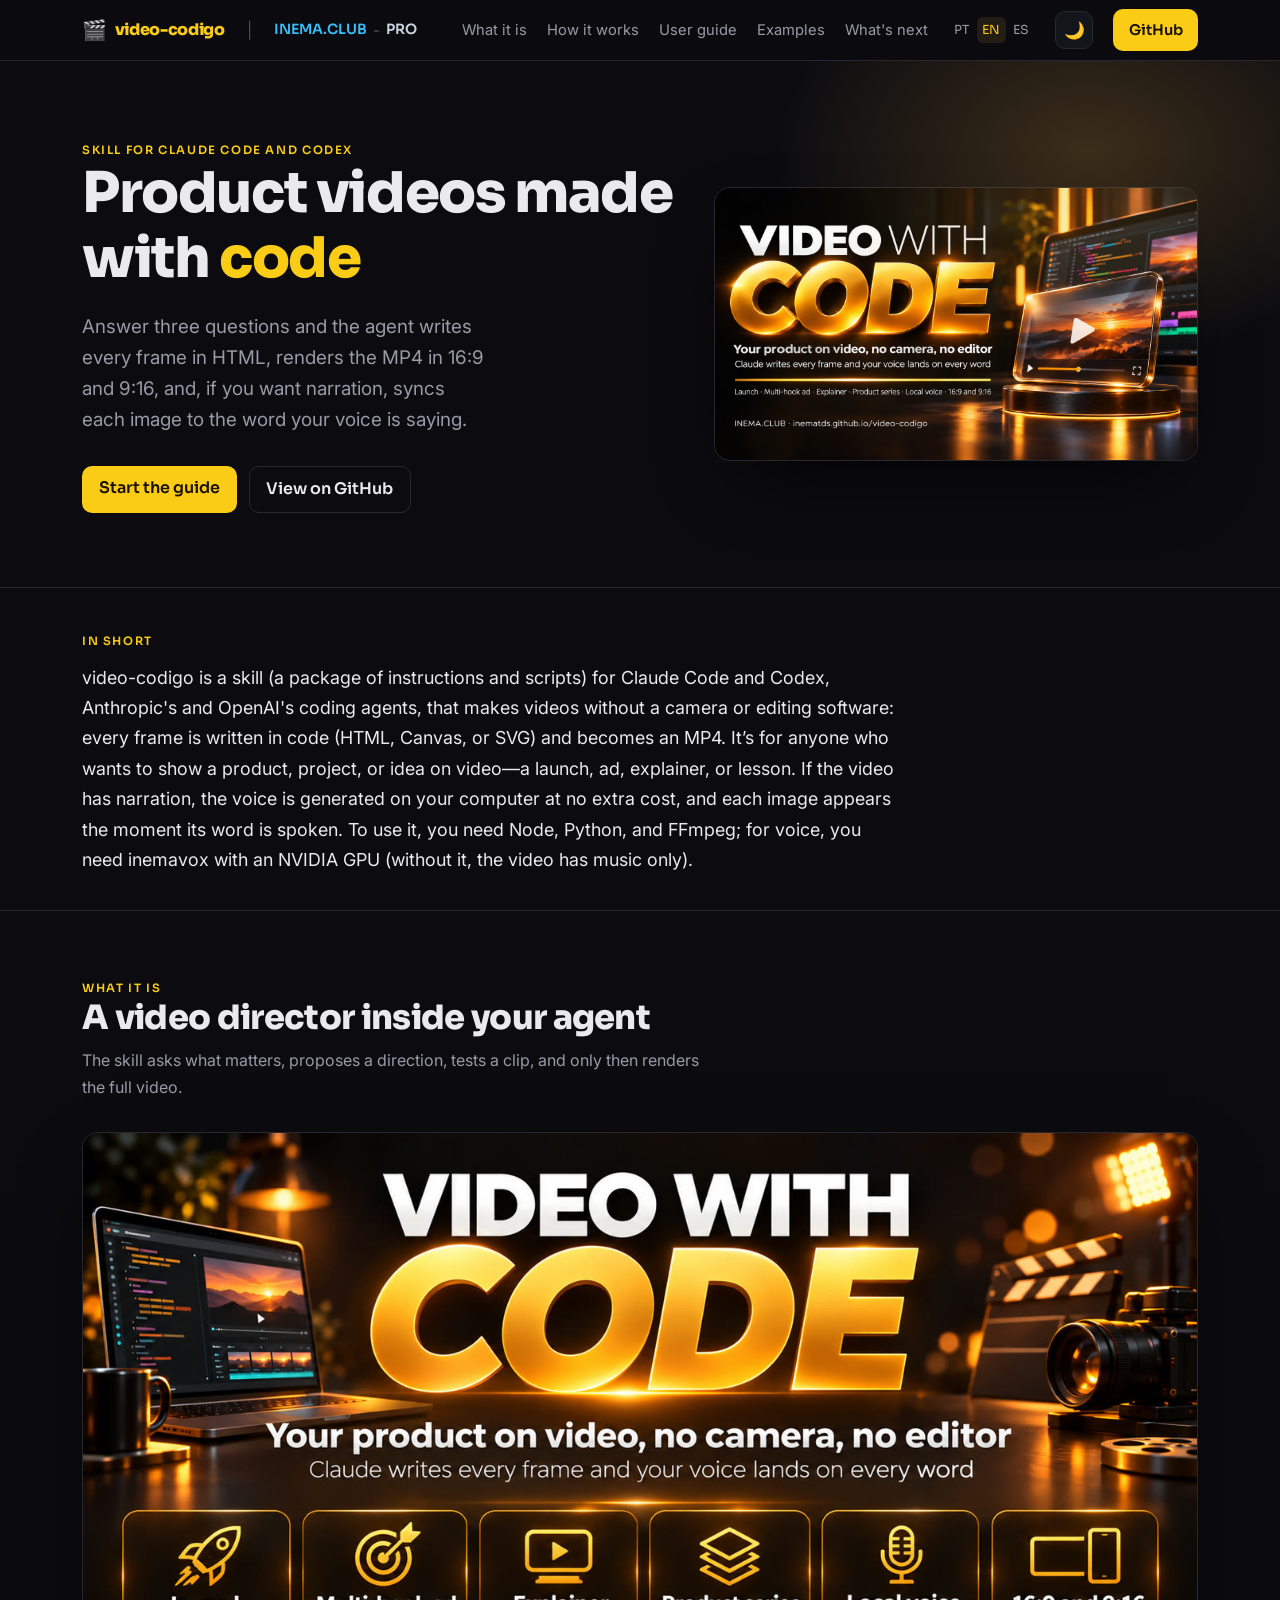
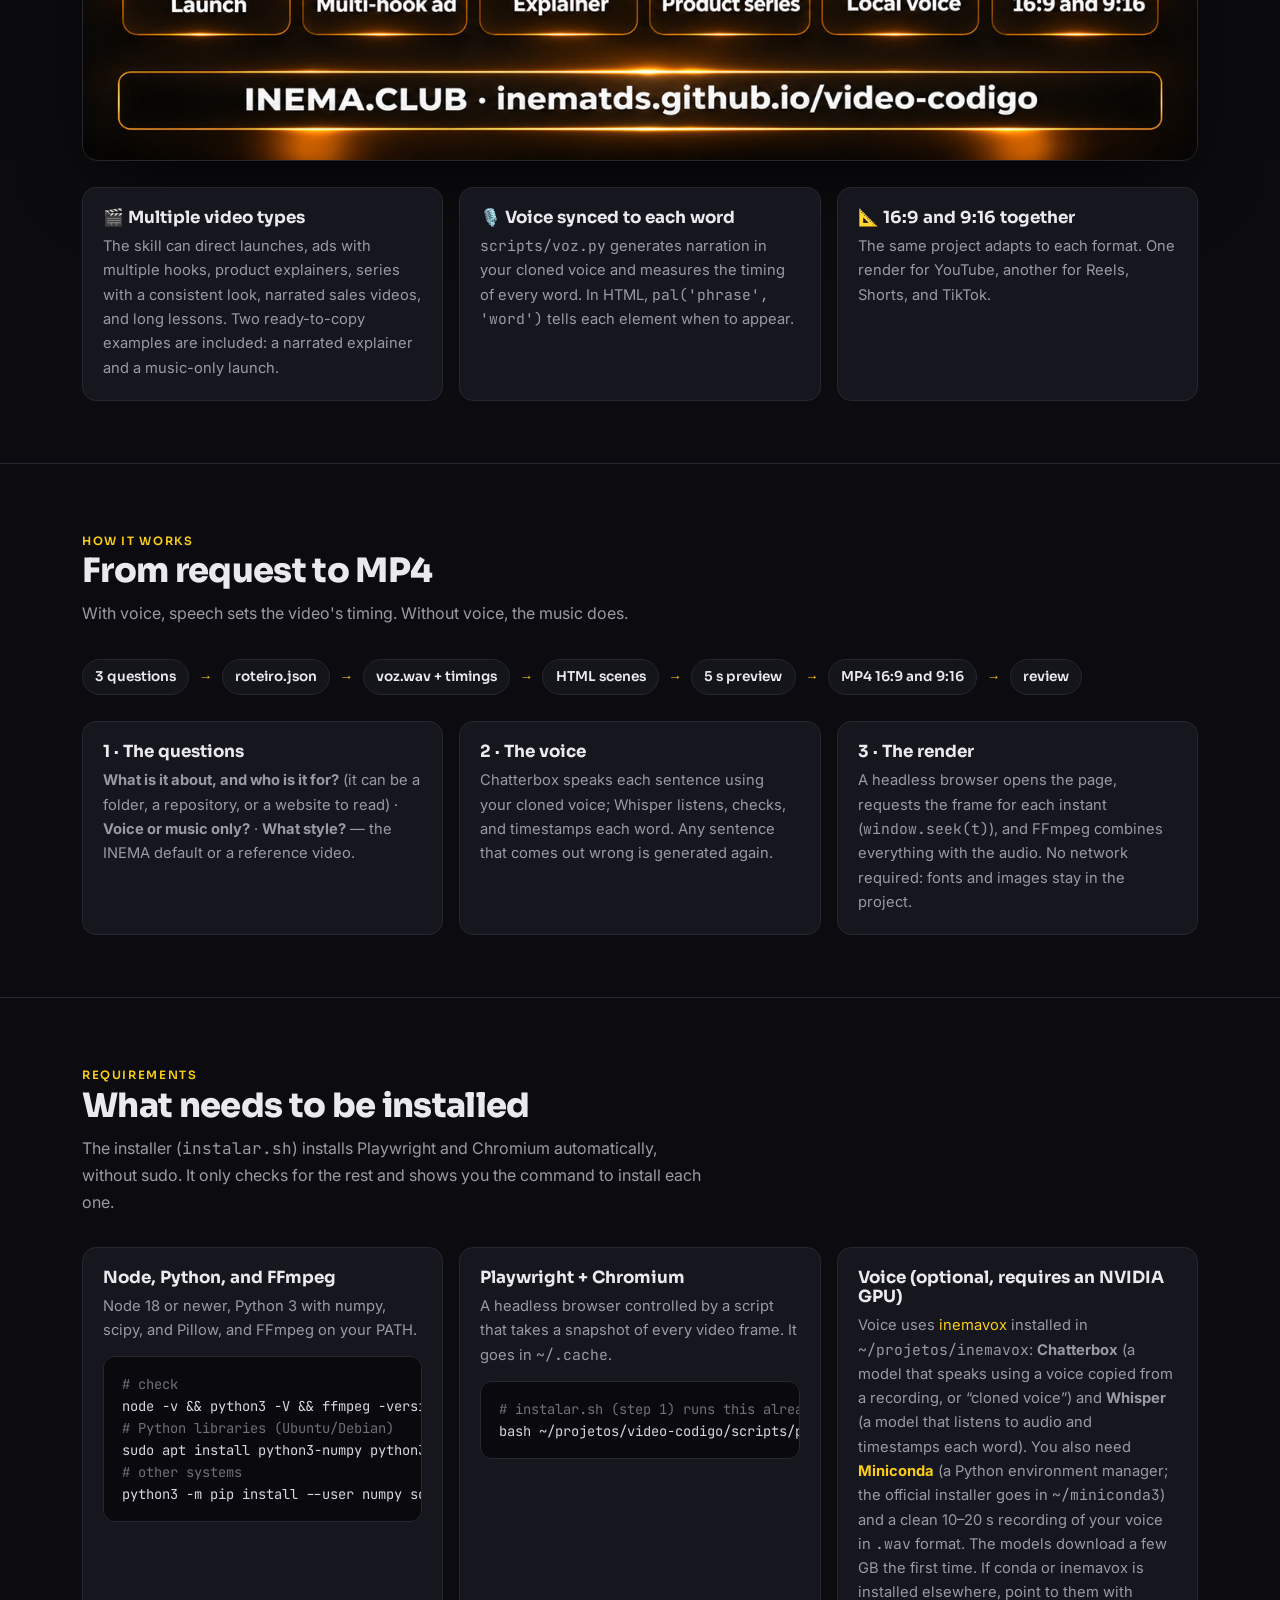
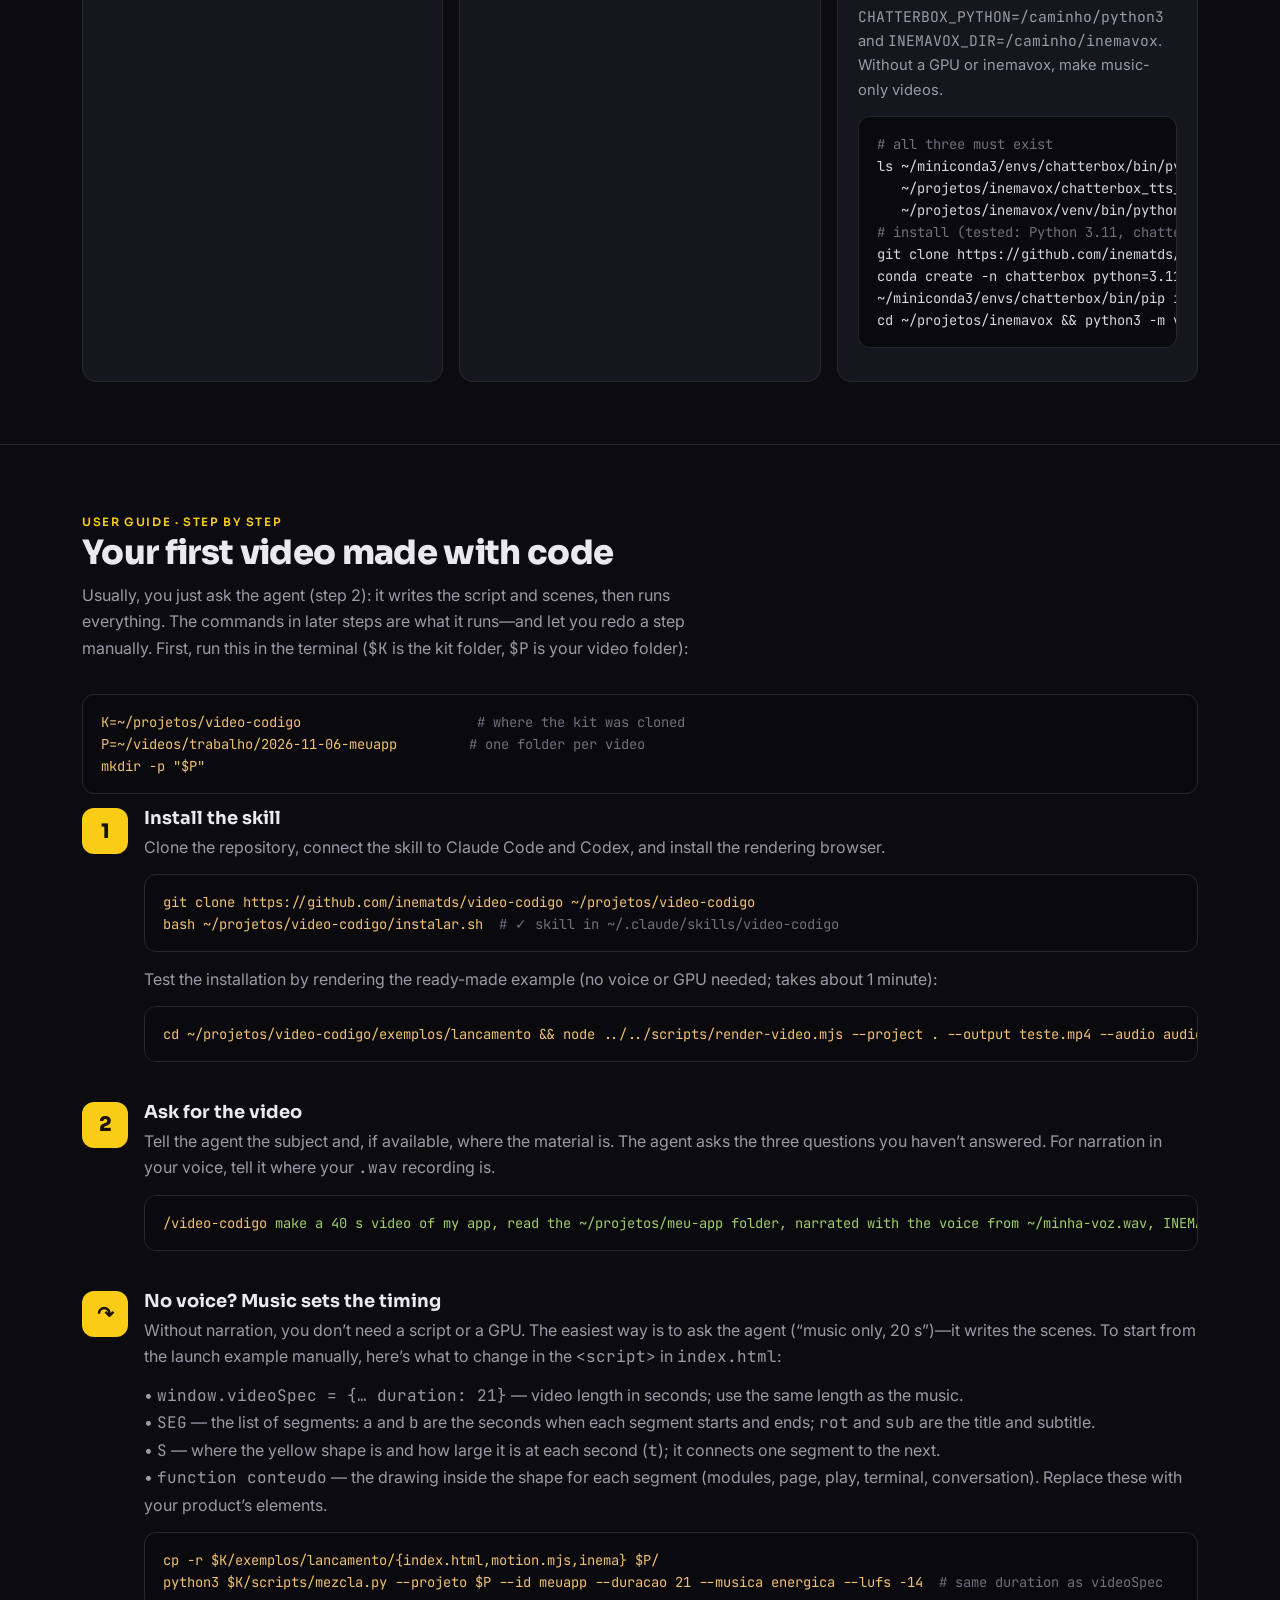
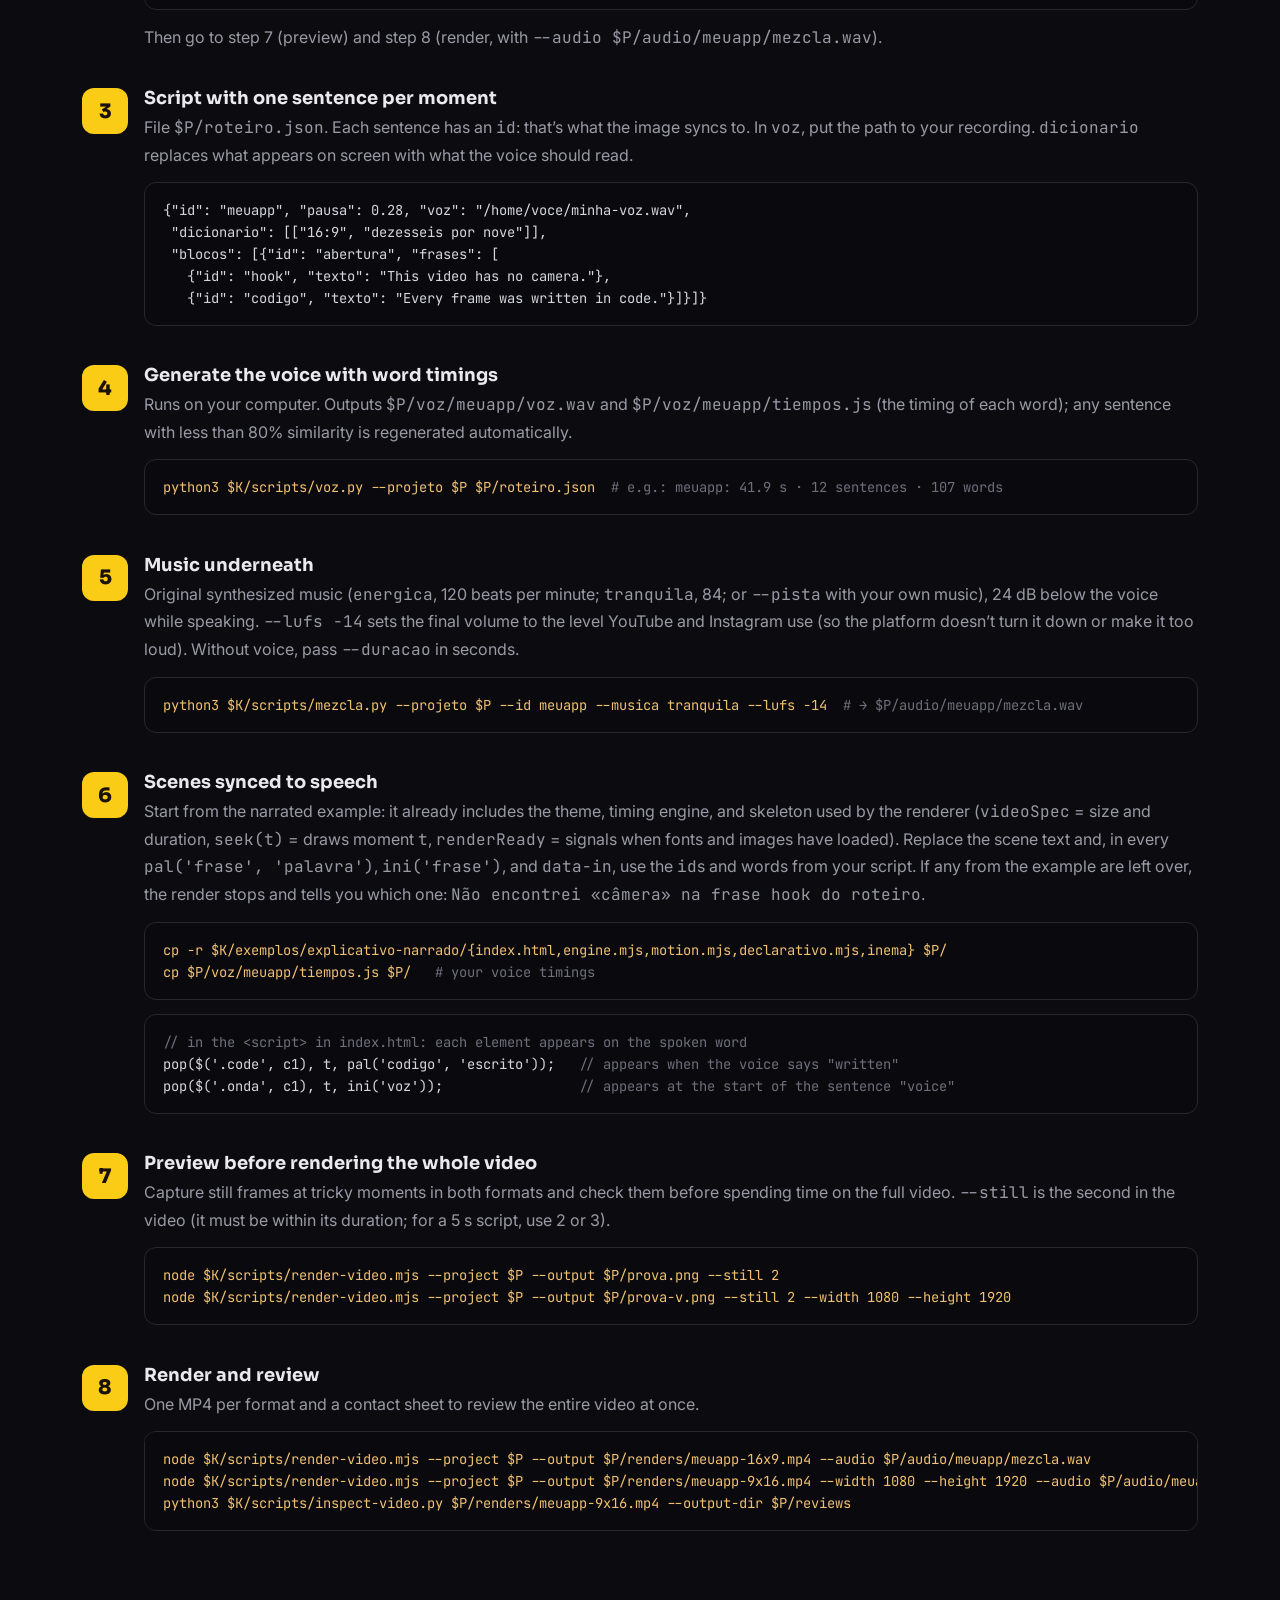
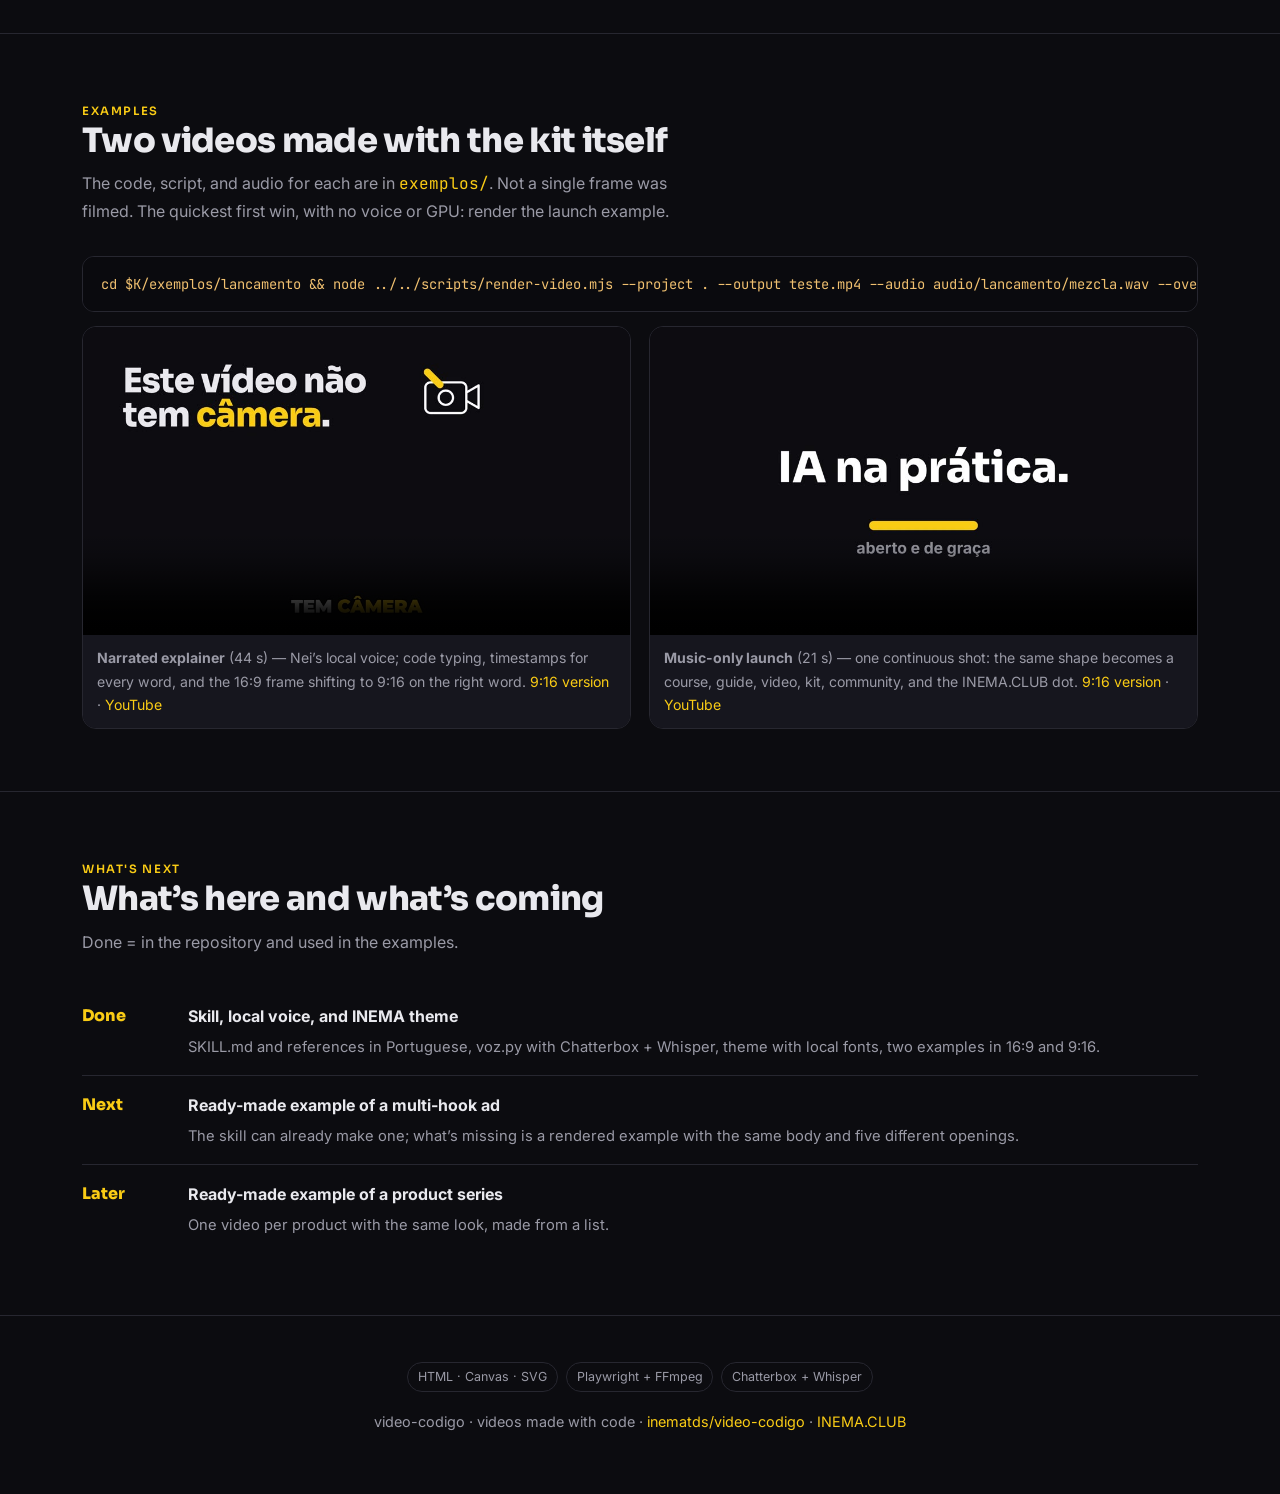
==== commit 67517d82: "1.0.3: 4ª revisão (aprovado 8) — passo 6 com pal() real, apt no Ubuntu, link do Miniconda; FALHAS.md" ====
--- a/guia/en/index.html
+++ b/guia/en/index.html
@@ -116,7 +116,7 @@
     <a class="sec" href="#fluxo">How it works</a>
     <a class="sec" href="#guia">User guide</a>
     <a class="sec" href="#exemplos">Examples</a>
-    <a class="sec" href="#roadmap">Next steps</a>
+    <a class="sec" href="#roadmap">What's next</a>
     <span class="lang"><a href="../">PT</a><a class="on" href="./">EN</a><a href="../es/">ES</a></span>
     <button class="tgl" id="themeToggle" aria-label="Toggle theme" title="Toggle theme">🌙</button>
     <a class="btn" href="https://github.com/inematds/video-codigo" target="_blank" rel="noopener">GitHub</a>
@@ -128,30 +128,30 @@
   <div class="wrap">
     <div>
       <span class="chip">Skill for Claude Code and Codex</span>
-      <h1>A video for your product, made with <span class="amb">code</span></h1>
-      <p class="lead">Answer three questions and the agent writes every frame in HTML, renders an MP4 in 16:9 and 9:16 and, if you want narration, syncs each image to the word your voice is saying.</p>
+      <h1>Product videos made with <span class="amb">code</span></h1>
+      <p class="lead">Answer three questions and the agent writes every frame in HTML, renders the MP4 in 16:9 and 9:16, and, if you want narration, syncs each image to the word your voice is saying.</p>
       <div class="cta">
         <a class="btn" href="#guia">Start the guide</a>
         <a class="btn ghost" href="https://github.com/inematds/video-codigo" target="_blank" rel="noopener">View on GitHub</a>
       </div>
     </div>
-    <figure><img src="../assets/banner-en.jpg" alt="Banner: video made with code, your product on video without a camera or editor"></figure>
+    <figure><img src="../assets/banner-en.jpg" alt="Banner: videos made with code, your product on video without a camera or editor"></figure>
   </div>
 </header>
 
 <section id="resumo" class="resumo"><div class="wrap">
   <span class="chip">In short</span>
-  <p>video-codigo is a skill (a package of instructions and scripts) for Claude Code and Codex, Anthropic's and OpenAI's coding agents, that makes videos without a camera or editor: every frame is written in code (HTML, Canvas, or SVG) and becomes an MP4. It's for anyone who wants to show a product, project, or idea in a video — a launch, ad, explainer, or lesson. If the video has narration, the voice is generated on your computer at no cost for voice generation, and each image appears at the exact moment its word is spoken. To use it, you need Node, Python, and FFmpeg; for voice, you need inemavox and an NVIDIA GPU (without it, the video has music only).</p>
+  <p>video-codigo is a skill (a package of instructions and scripts) for Claude Code and Codex, Anthropic's and OpenAI's coding agents, that makes videos without a camera or editing software: every frame is written in code (HTML, Canvas, or SVG) and becomes an MP4. It’s for anyone who wants to show a product, project, or idea on video—a launch, ad, explainer, or lesson. If the video has narration, the voice is generated on your computer at no extra cost, and each image appears the moment its word is spoken. To use it, you need Node, Python, and FFmpeg; for voice, you need inemavox with an NVIDIA GPU (without it, the video has music only).</p>
 </div></section>
 
 <section id="oque"><div class="wrap">
   <span class="chip">What it is</span>
   <h2>A video director inside your agent</h2>
-  <p class="sub">The skill asks what matters, proposes the direction, tests a segment, and only then renders the full video.</p>
-  <figure style="margin:0 0 26px;border-radius:16px;overflow:hidden;border:1px solid var(--line);box-shadow:0 30px 80px -30px #000"><img src="../assets/banner-grade-en.jpg" alt="Six video types: launch, ad with hooks, explainer, product series, local voice, 16:9 and 9:16" loading="lazy" style="width:100%;display:block"></figure>
+  <p class="sub">The skill asks what matters, proposes a direction, tests a clip, and only then renders the full video.</p>
+  <figure style="margin:0 0 26px;border-radius:16px;overflow:hidden;border:1px solid var(--line);box-shadow:0 30px 80px -30px #000"><img src="../assets/banner-grade-en.jpg" alt="Six video types: launch, multi-hook ad, explainer, product series, local voice, 16:9 and 9:16" loading="lazy" style="width:100%;display:block"></figure>
   <div class="grid g3">
-    <div class="card"><h3>🎬 Several video types</h3><p>The skill can direct a launch, an ad with multiple hooks, a product explainer, a series with a consistent look, a narrated sales video, and a long lesson. Two are ready to copy: a narrated explainer and a music-only launch video.</p></div>
-    <div class="card"><h3>🎙️ Voice synced to each word</h3><p><code>scripts/voz.py</code> generates narration in your cloned voice and measures the timing of every word. In the HTML, <code>pal('frase', 'palavra')</code> tells each element when to appear.</p></div>
+    <div class="card"><h3>🎬 Multiple video types</h3><p>The skill can direct launches, ads with multiple hooks, product explainers, series with a consistent look, narrated sales videos, and long lessons. Two ready-to-copy examples are included: a narrated explainer and a music-only launch.</p></div>
+    <div class="card"><h3>🎙️ Voice synced to each word</h3><p><code>scripts/voz.py</code> generates narration in your cloned voice and measures the timing of every word. In HTML, <code>pal('phrase', 'word')</code> tells each element when to appear.</p></div>
     <div class="card"><h3>📐 16:9 and 9:16 together</h3><p>The same project adapts to each format. One render for YouTube, another for Reels, Shorts, and TikTok.</p></div>
   </div>
 </div></section>
@@ -159,35 +159,37 @@
 <section id="fluxo"><div class="wrap">
   <span class="chip">How it works</span>
   <h2>From request to MP4</h2>
-  <p class="sub">With voice, speech sets the video's timing. Without voice, music does.</p>
+  <p class="sub">With voice, speech sets the video's timing. Without voice, the music does.</p>
   <div class="flow">
     <span>3 questions</span><span class="arr">→</span>
     <span>roteiro.json</span><span class="arr">→</span>
     <span>voz.wav + timings</span><span class="arr">→</span>
     <span>HTML scenes</span><span class="arr">→</span>
-    <span>5-second preview</span><span class="arr">→</span>
+    <span>5 s preview</span><span class="arr">→</span>
     <span>MP4 16:9 and 9:16</span><span class="arr">→</span>
     <span>review</span>
   </div>
   <div class="grid g3" style="margin-top:26px">
-    <div class="card"><h3>1 · The questions</h3><p><b>What is it about, and who is it for?</b> (it can be a folder, repository, or website to read) · <b>Voice or music only?</b> · <b>What style?</b> — the INEMA standard or a reference video.</p></div>
-    <div class="card"><h3>2 · The voice</h3><p>Chatterbox speaks each sentence in the cloned voice; Whisper listens, checks it, and timestamps every word. Any sentence that comes out wrong is generated again.</p></div>
-    <div class="card"><h3>3 · The render</h3><p>A headless browser opens the page, requests the frame for each moment (<code>window.seek(t)</code>), and FFmpeg combines everything with the audio. No network needed: fonts and images stay in the project.</p></div>
+    <div class="card"><h3>1 · The questions</h3><p><b>What is it about, and who is it for?</b> (it can be a folder, a repository, or a website to read) · <b>Voice or music only?</b> · <b>What style?</b> — the INEMA default or a reference video.</p></div>
+    <div class="card"><h3>2 · The voice</h3><p>Chatterbox speaks each sentence using your cloned voice; Whisper listens, checks, and timestamps each word. Any sentence that comes out wrong is generated again.</p></div>
+    <div class="card"><h3>3 · The render</h3><p>A headless browser opens the page, requests the frame for each instant (<code>window.seek(t)</code>), and FFmpeg combines everything with the audio. No network required: fonts and images stay in the project.</p></div>
   </div>
 </div></section>
 
 <section id="pre"><div class="wrap">
   <span class="chip">Requirements</span>
   <h2>What needs to be installed</h2>
-  <p class="sub">The installer (<code>instalar.sh</code>) installs Playwright and Chromium automatically, without sudo. It only checks for the rest and shows you the command to install it.</p>
+  <p class="sub">The installer (<code>instalar.sh</code>) installs Playwright and Chromium automatically, without sudo. It only checks for the rest and shows you the command to install each one.</p>
   <div class="grid g3">
-    <div class="card"><h3>Node, Python, and FFmpeg</h3><p>Node 18 or later, Python 3 with numpy, scipy, and Pillow, and FFmpeg on your PATH.</p><pre><span class="c"># check</span>
+    <div class="card"><h3>Node, Python, and FFmpeg</h3><p>Node 18 or newer, Python 3 with numpy, scipy, and Pillow, and FFmpeg on your PATH.</p><pre><span class="c"># check</span>
 node -v && python3 -V && ffmpeg -version | head -1
-<span class="c"># Python libraries</span>
+<span class="c"># Python libraries (Ubuntu/Debian)</span>
+sudo apt install python3-numpy python3-scipy python3-pil
+<span class="c"># other systems</span>
 python3 -m pip install --user numpy scipy pillow</pre></div>
-    <div class="card"><h3>Playwright + Chromium</h3><p>A headless browser controlled by a script that captures each video frame. It installs to <code>~/.cache</code>.</p><pre><span class="c"># instalar.sh (step 1) already runs this</span>
+    <div class="card"><h3>Playwright + Chromium</h3><p>A headless browser controlled by a script that takes a snapshot of every video frame. It goes in <code>~/.cache</code>.</p><pre><span class="c"># instalar.sh (step 1) runs this already</span>
 bash ~/projetos/video-codigo/scripts/preparar-entorno.sh</pre></div>
-    <div class="card"><h3>Voice (optional, requires an NVIDIA GPU)</h3><p>Voice uses <a href="https://github.com/inematds/inemavox" target="_blank" rel="noopener">inemavox</a> installed in <code>~/projetos/inemavox</code>: <b>Chatterbox</b> (a model that speaks in a voice copied from a recording, called a "cloned voice") and <b>Whisper</b> (a model that listens to the audio and timestamps every word). You also need <b>Miniconda</b> (a Python environment manager) and a clean 10–20-second recording of your voice in <code>.wav</code> format. The models download several GB the first time. If your conda or inemavox is elsewhere, point to them with <code>CHATTERBOX_PYTHON=/caminho/python3</code> and <code>INEMAVOX_DIR=/caminho/inemavox</code>. Without a GPU or inemavox, make videos with music only.</p><pre><span class="c"># all three must exist</span>
+    <div class="card"><h3>Voice (optional, requires an NVIDIA GPU)</h3><p>Voice uses <a href="https://github.com/inematds/inemavox" target="_blank" rel="noopener">inemavox</a> installed in <code>~/projetos/inemavox</code>: <b>Chatterbox</b> (a model that speaks using a voice copied from a recording, or “cloned voice”) and <b>Whisper</b> (a model that listens to audio and timestamps each word). You also need <b><a href="https://docs.conda.io/en/latest/miniconda.html" target="_blank" rel="noopener">Miniconda</a></b> (a Python environment manager; the official installer goes in <code>~/miniconda3</code>) and a clean 10–20 s recording of your voice in <code>.wav</code> format. The models download a few GB the first time. If conda or inemavox is installed elsewhere, point to them with <code>CHATTERBOX_PYTHON=/caminho/python3</code> and <code>INEMAVOX_DIR=/caminho/inemavox</code>. Without a GPU or inemavox, make music-only videos.</p><pre><span class="c"># all three must exist</span>
 ls ~/miniconda3/envs/chatterbox/bin/python3 \
    ~/projetos/inemavox/chatterbox_tts_worker.py \
    ~/projetos/inemavox/venv/bin/python
@@ -202,33 +204,33 @@
 <section id="guia"><div class="wrap">
   <span class="chip">User guide · step by step</span>
   <h2>Your first video made with code</h2>
-  <p class="sub">Normally, you just ask the agent (step 2): it writes the script and scenes and runs everything. The commands in the following steps are what it runs, and let you redo a step by hand. To do that, first run this in the terminal (<code>$K</code> is the kit folder, <code>$P</code> is your video folder):</p>
+  <p class="sub">Usually, you just ask the agent (step 2): it writes the script and scenes, then runs everything. The commands in later steps are what it runs—and let you redo a step manually. First, run this in the terminal (<code>$K</code> is the kit folder, <code>$P</code> is your video folder):</p>
 <pre><span class="k">K=~/projetos/video-codigo</span>                      <span class="c"># where the kit was cloned</span>
 <span class="k">P=~/videos/trabalho/2026-11-06-meuapp</span>         <span class="c"># one folder per video</span>
 <span class="k">mkdir -p "$P"</span></pre>
 
   <div class="step"><div class="b">1</div><div>
     <h3>Install the skill</h3>
-    <p>Clone the repository, enable the skill in Claude Code and Codex, and install the render browser.</p>
+    <p>Clone the repository, connect the skill to Claude Code and Codex, and install the rendering browser.</p>
 <pre><span class="k">git clone https://github.com/inematds/video-codigo ~/projetos/video-codigo</span>
 <span class="k">bash ~/projetos/video-codigo/instalar.sh</span>  <span class="c"># ✓ skill in ~/.claude/skills/video-codigo</span></pre>
-    <p>Check the installation by rendering the ready-made example (no voice or GPU needed; takes about 1 minute):</p>
+    <p>Test the installation by rendering the ready-made example (no voice or GPU needed; takes about 1 minute):</p>
 <pre><span class="k">cd ~/projetos/video-codigo/exemplos/lancamento && node ../../scripts/render-video.mjs --project . --output teste.mp4 --audio audio/lancamento/mezcla.wav --overwrite</span></pre>
   </div></div>
 
   <div class="step"><div class="b">2</div><div>
-    <h3>Request the video</h3>
-    <p>Say what the video is about and, if you have it, where the material is. The agent asks the three remaining questions. To narrate in your voice, say where the <code>.wav</code> recording is.</p>
-<pre><span class="k">/video-codigo</span> <span class="s">make a 40-second video of my app, read the ~/projetos/meu-app folder, narrated in the voice from ~/minha-voz.wav, INEMA style</span></pre>
+    <h3>Ask for the video</h3>
+    <p>Tell the agent the subject and, if available, where the material is. The agent asks the three questions you haven’t answered. For narration in your voice, tell it where your <code>.wav</code> recording is.</p>
+<pre><span class="k">/video-codigo</span> <span class="s">make a 40 s video of my app, read the ~/projetos/meu-app folder, narrated with the voice from ~/minha-voz.wav, INEMA style</span></pre>
   </div></div>
 
   <div class="step"><div class="b">↷</div><div>
     <h3>No voice? Music sets the timing</h3>
-    <p>Without narration, you don't need a script or a GPU. The simplest option is to ask the agent ("music only, 20 seconds") — it writes the scenes. To start from the launch example by hand, know what to change in the <code>&lt;script&gt;</code> in <code>index.html</code>:</p>
-    <p>• <code>window.videoSpec = {… duration: 21}</code> — the video duration in seconds; use the same length as the music.<br>
-    • <code>SEG</code> — the list of segments: <code>a</code> and <code>b</code> are the seconds when each segment starts and ends; <code>rot</code> and <code>sub</code> are its title and subtitle.<br>
-    • <code>S</code> — the position and size of the yellow shape at each second (<code>t</code>), which connects one segment to the next.<br>
-    • <code>function conteudo</code> — the drawing inside the shape in each segment (modules, page, play, terminal, conversation). Replace them with elements from your product.</p>
+    <p>Without narration, you don’t need a script or a GPU. The easiest way is to ask the agent (“music only, 20 s”)—it writes the scenes. To start from the launch example manually, here’s what to change in the <code>&lt;script&gt;</code> in <code>index.html</code>:</p>
+    <p>• <code>window.videoSpec = {… duration: 21}</code> — video length in seconds; use the same length as the music.<br>
+    • <code>SEG</code> — the list of segments: <code>a</code> and <code>b</code> are the seconds when each segment starts and ends; <code>rot</code> and <code>sub</code> are the title and subtitle.<br>
+    • <code>S</code> — where the yellow shape is and how large it is at each second (<code>t</code>); it connects one segment to the next.<br>
+    • <code>function conteudo</code> — the drawing inside the shape for each segment (modules, page, play, terminal, conversation). Replace these with your product’s elements.</p>
 <pre><span class="k">cp -r $K/exemplos/lancamento/{index.html,motion.mjs,inema} $P/</span>
 <span class="k">python3 $K/scripts/mezcla.py --projeto $P --id meuapp --duracao 21 --musica energica --lufs -14</span>  <span class="c"># same duration as videoSpec</span></pre>
     <p>Then go to step 7 (preview) and step 8 (render, with <code>--audio $P/audio/meuapp/mezcla.wav</code>).</p>
@@ -236,7 +238,7 @@
 
   <div class="step"><div class="b">3</div><div>
     <h3>Script with one sentence per moment</h3>
-    <p>File <code>$P/roteiro.json</code>. Each sentence has an <code>id</code>: that's what the image syncs to. In <code>voz</code>, the path to your recording. <code>dicionario</code> replaces what appears on screen with what the voice should read.</p>
+    <p>File <code>$P/roteiro.json</code>. Each sentence has an <code>id</code>: that’s what the image syncs to. In <code>voz</code>, put the path to your recording. <code>dicionario</code> replaces what appears on screen with what the voice should read.</p>
 <pre>{"id": "meuapp", "pausa": 0.28, "voz": "/home/voce/minha-voz.wav",
  "dicionario": [["16:9", "dezesseis por nove"]],
  "blocos": [{"id": "abertura", "frases": [
@@ -245,36 +247,37 @@
   </div></div>
 
   <div class="step"><div class="b">4</div><div>
-    <h3>Generate the voice with word-level timing</h3>
-    <p>Runs on your computer. Outputs <code>$P/voz/meuapp/voz.wav</code> and <code>$P/voz/meuapp/tiempos.js</code> (the timing for each word); any sentence below 80% similarity is regenerated automatically.</p>
+    <h3>Generate the voice with word timings</h3>
+    <p>Runs on your computer. Outputs <code>$P/voz/meuapp/voz.wav</code> and <code>$P/voz/meuapp/tiempos.js</code> (the timing of each word); any sentence with less than 80% similarity is regenerated automatically.</p>
 <pre><span class="k">python3 $K/scripts/voz.py --projeto $P $P/roteiro.json</span>  <span class="c"># e.g.: meuapp: 41.9 s · 12 sentences · 107 words</span></pre>
   </div></div>
 
   <div class="step"><div class="b">5</div><div>
     <h3>Music underneath</h3>
-    <p>Original synthesized music (<code>energica</code>, 120 beats per minute; <code>tranquila</code>, 84; or <code>--pista</code> with your music), 24 dB below the voice while speaking. <code>--lufs -14</code> sets the final volume to the level used by YouTube and Instagram (so the platform doesn't turn it down or make it too loud). Without voice, pass <code>--duracao</code> in seconds.</p>
+    <p>Original synthesized music (<code>energica</code>, 120 beats per minute; <code>tranquila</code>, 84; or <code>--pista</code> with your own music), 24 dB below the voice while speaking. <code>--lufs -14</code> sets the final volume to the level YouTube and Instagram use (so the platform doesn’t turn it down or make it too loud). Without voice, pass <code>--duracao</code> in seconds.</p>
 <pre><span class="k">python3 $K/scripts/mezcla.py --projeto $P --id meuapp --musica tranquila --lufs -14</span>  <span class="c"># → $P/audio/meuapp/mezcla.wav</span></pre>
   </div></div>
 
   <div class="step"><div class="b">6</div><div>
     <h3>Scenes synced to speech</h3>
-    <p>Start from the narrated example: it already includes the theme, timing engine, and skeleton used by the render (<code>videoSpec</code> = size and duration, <code>seek(t)</code> = draws moment <code>t</code>, <code>renderReady</code> = signals when fonts and images have loaded). Replace the scene text and, in every <code>pal('frase', 'palavra')</code>, <code>ini('frase')</code>, and <code>data-in</code>, replace the <code>id</code>s and words with those from your script. If any example ones are left over, the render stops and tells you which: <code>Não encontrei «câmera» na frase hook do roteiro</code>.</p>
+    <p>Start from the narrated example: it already includes the theme, timing engine, and skeleton used by the renderer (<code>videoSpec</code> = size and duration, <code>seek(t)</code> = draws moment <code>t</code>, <code>renderReady</code> = signals when fonts and images have loaded). Replace the scene text and, in every <code>pal('frase', 'palavra')</code>, <code>ini('frase')</code>, and <code>data-in</code>, use the <code>id</code>s and words from your script. If any from the example are left over, the render stops and tells you which one: <code>Não encontrei «câmera» na frase hook do roteiro</code>.</p>
 <pre><span class="k">cp -r $K/exemplos/explicativo-narrado/{index.html,engine.mjs,motion.mjs,declarativo.mjs,inema} $P/</span>
 <span class="k">cp $P/voz/meuapp/tiempos.js $P/</span>   <span class="c"># your voice timings</span></pre>
-<pre>&lt;h1 data-in="hook"&gt;Code only.&lt;/h1&gt;
-&lt;div data-in="codigo@escrito" data-a="scale"&gt;…&lt;/div&gt;   <span class="c">&lt;!-- appears when the voice says "escrito" --&gt;</span></pre>
+<pre><span class="c">// in the &lt;script&gt; in index.html: each element appears on the spoken word</span>
+pop($('.code', c1), t, pal('codigo', 'escrito'));   <span class="c">// appears when the voice says "written"</span>
+pop($('.onda', c1), t, ini('voz'));                 <span class="c">// appears at the start of the sentence "voice"</span></pre>
   </div></div>
 
   <div class="step"><div class="b">7</div><div>
     <h3>Preview before rendering the whole video</h3>
-    <p>Capture individual frames at difficult moments, in both formats, and review them before spending time on the whole video. <code>--still</code> is the second in the video (it must be within the duration; for a 5-second script, use 2 or 3).</p>
+    <p>Capture still frames at tricky moments in both formats and check them before spending time on the full video. <code>--still</code> is the second in the video (it must be within its duration; for a 5 s script, use 2 or 3).</p>
 <pre><span class="k">node $K/scripts/render-video.mjs --project $P --output $P/prova.png --still 2</span>
 <span class="k">node $K/scripts/render-video.mjs --project $P --output $P/prova-v.png --still 2 --width 1080 --height 1920</span></pre>
   </div></div>
 
   <div class="step"><div class="b">8</div><div>
     <h3>Render and review</h3>
-    <p>One MP4 per format and a contact sheet to review the whole video at a glance.</p>
+    <p>One MP4 per format and a contact sheet to review the entire video at once.</p>
 <pre><span class="k">node $K/scripts/render-video.mjs --project $P --output $P/renders/meuapp-16x9.mp4 --audio $P/audio/meuapp/mezcla.wav</span>
 <span class="k">node $K/scripts/render-video.mjs --project $P --output $P/renders/meuapp-9x16.mp4 --width 1080 --height 1920 --audio $P/audio/meuapp/mezcla.wav</span>
 <span class="k">python3 $K/scripts/inspect-video.py $P/renders/meuapp-9x16.mp4 --output-dir $P/reviews</span></pre>
@@ -284,21 +287,21 @@
 <section id="exemplos"><div class="wrap">
   <span class="chip">Examples</span>
   <h2>Two videos made with the kit itself</h2>
-  <p class="sub">The code, script, and audio for each are in <a href="https://github.com/inematds/video-codigo/tree/main/exemplos" target="_blank" rel="noopener"><code>exemplos/</code></a>. No frames were filmed. The quickest first success, with no voice or GPU: render the launch example.</p>
+  <p class="sub">The code, script, and audio for each are in <a href="https://github.com/inematds/video-codigo/tree/main/exemplos" target="_blank" rel="noopener"><code>exemplos/</code></a>. Not a single frame was filmed. The quickest first win, with no voice or GPU: render the launch example.</p>
 <pre><span class="k">cd $K/exemplos/lancamento && node ../../scripts/render-video.mjs --project . --output teste.mp4 --audio audio/lancamento/mezcla.wav --overwrite</span></pre>
   <div class="ex">
-    <figure><video controls preload="none" playsinline poster="../assets/explicativo-16x9.jpg" src="../../renders/explicativo-16x9.mp4" style="width:100%;display:block"></video><figcaption><b>Narrated explainer</b> (44 s) — Nei's local voice; code being typed, timestamps for every word, and the 16:9 frame turning into 9:16 on the right word. <a href="../../renders/explicativo-9x16.mp4">9:16 version</a> · <a href="https://www.youtube.com/watch?v=tkT2I6nrMAk" target="_blank" rel="noopener">YouTube</a></figcaption></figure>
+    <figure><video controls preload="none" playsinline poster="../assets/explicativo-16x9.jpg" src="../../renders/explicativo-16x9.mp4" style="width:100%;display:block"></video><figcaption><b>Narrated explainer</b> (44 s) — Nei’s local voice; code typing, timestamps for every word, and the 16:9 frame shifting to 9:16 on the right word. <a href="../../renders/explicativo-9x16.mp4">9:16 version</a> · <a href="https://www.youtube.com/watch?v=tkT2I6nrMAk" target="_blank" rel="noopener">YouTube</a></figcaption></figure>
     <figure><video controls preload="none" playsinline poster="../assets/lancamento-16x9.jpg" src="../../renders/lancamento-16x9.mp4" style="width:100%;display:block"></video><figcaption><b>Music-only launch</b> (21 s) — one continuous shot: the same shape becomes a course, guide, video, kit, community, and the INEMA.CLUB dot. <a href="../../renders/lancamento-9x16.mp4">9:16 version</a> · <a href="https://www.youtube.com/watch?v=IJ-qZQ1drBc" target="_blank" rel="noopener">YouTube</a></figcaption></figure>
   </div>
 </div></section>
 
 <section id="roadmap"><div class="wrap">
-  <span class="chip">Next steps</span>
-  <h2>What exists now and what's next</h2>
+  <span class="chip">What's next</span>
+  <h2>What’s here and what’s coming</h2>
   <p class="sub">Done = in the repository and used in the examples.</p>
   <div class="phase"><div class="tag">Done</div><div class="d"><strong>Skill, local voice, and INEMA theme</strong><span>SKILL.md and references in Portuguese, voz.py with Chatterbox + Whisper, theme with local fonts, two examples in 16:9 and 9:16.</span></div></div>
-  <div class="phase"><div class="tag">Next</div><div class="d"><strong>Ready-made ad example with multiple hooks</strong><span>The skill can already make it; what's missing is a rendered example with the same body and five different openings.</span></div></div>
-  <div class="phase"><div class="tag">Later</div><div class="d"><strong>Ready-made product series example</strong><span>One video per product with the same look, based on a list.</span></div></div>
+  <div class="phase"><div class="tag">Next</div><div class="d"><strong>Ready-made example of a multi-hook ad</strong><span>The skill can already make one; what’s missing is a rendered example with the same body and five different openings.</span></div></div>
+  <div class="phase"><div class="tag">Later</div><div class="d"><strong>Ready-made example of a product series</strong><span>One video per product with the same look, made from a list.</span></div></div>
 </div></section>
 
 <footer>
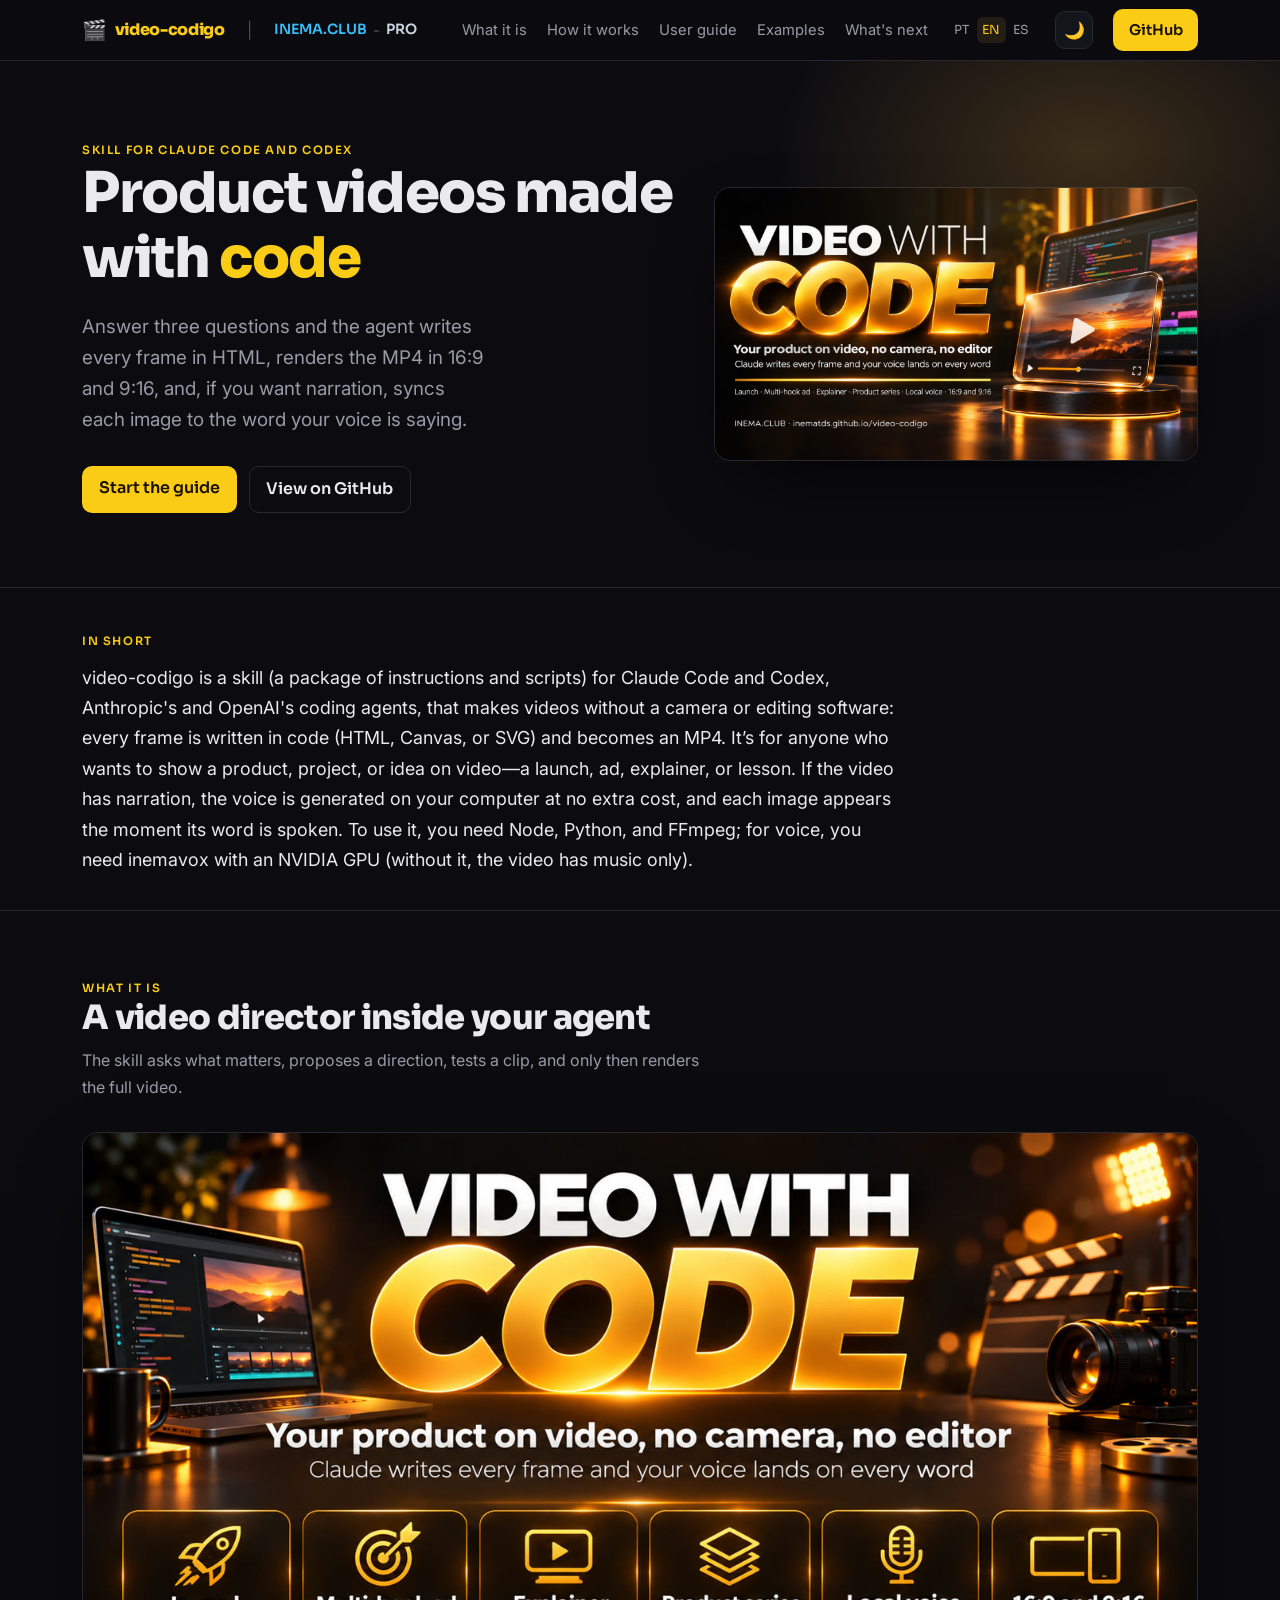
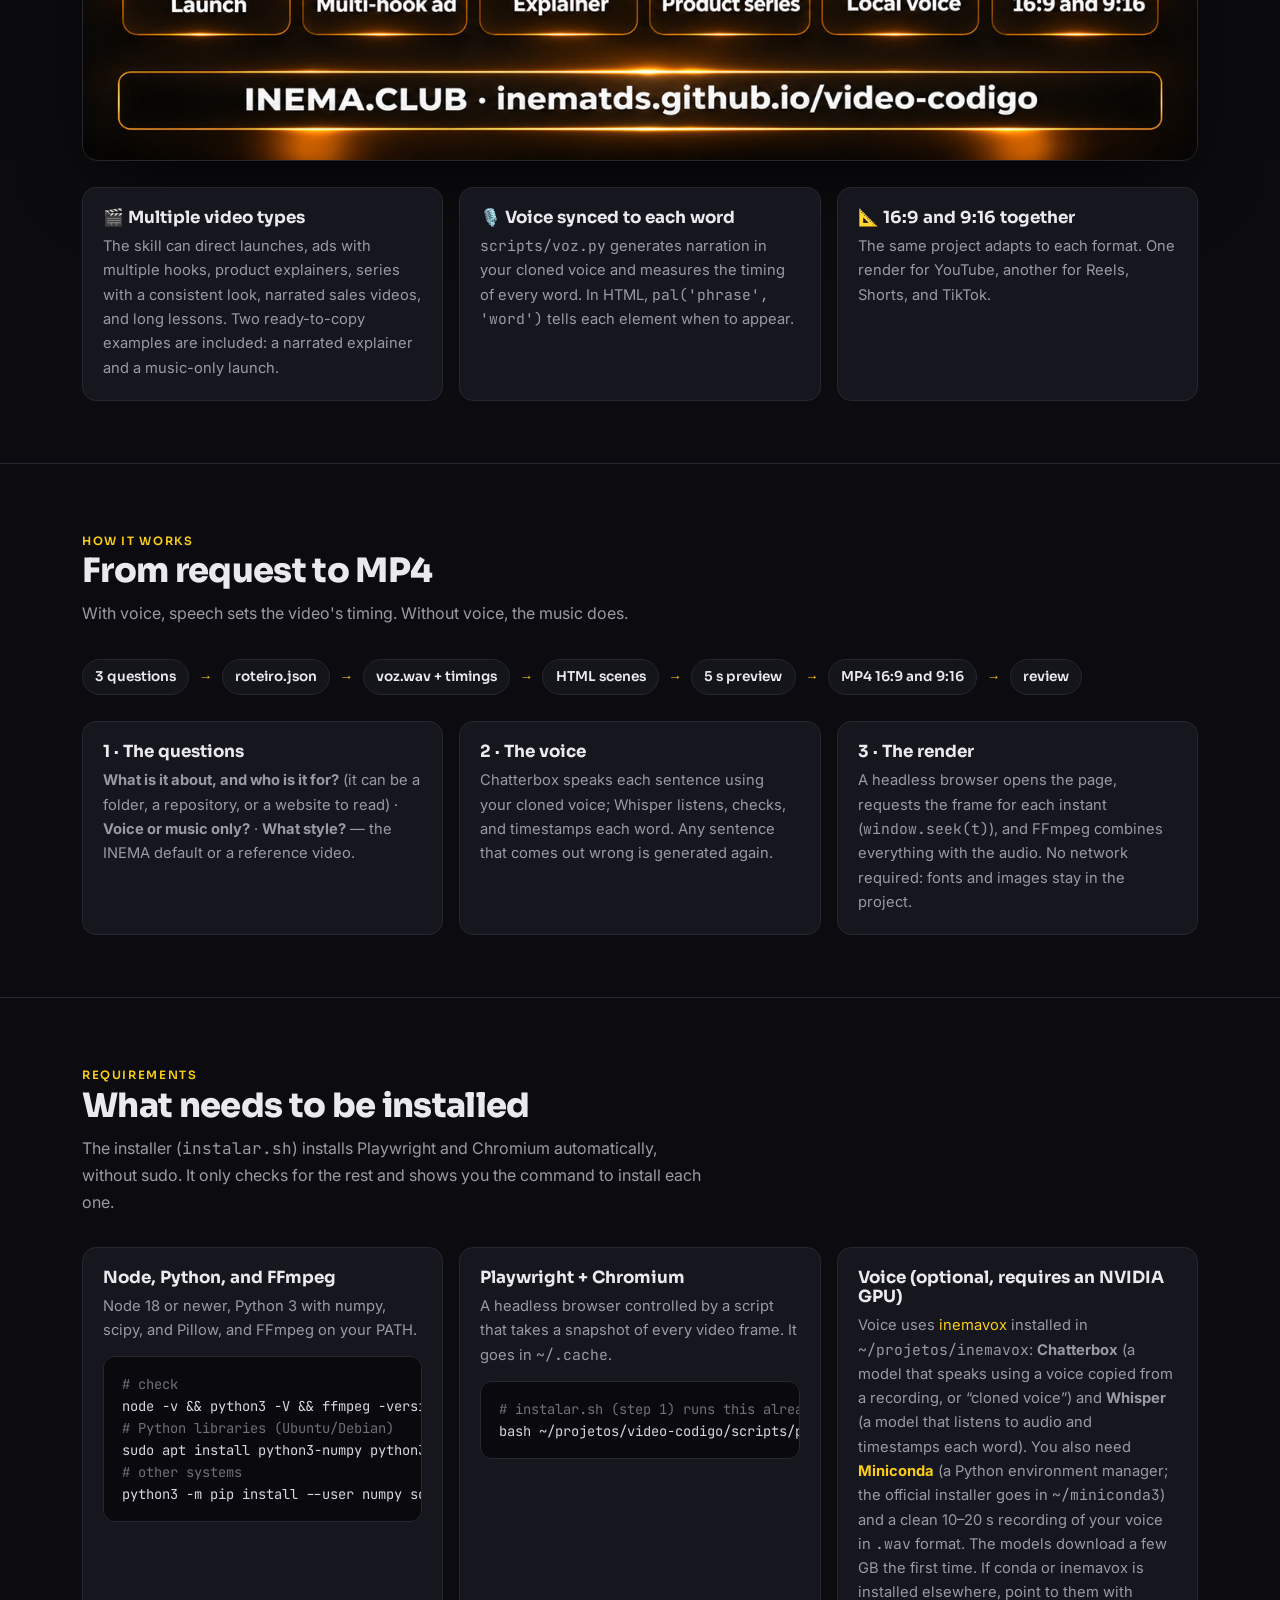
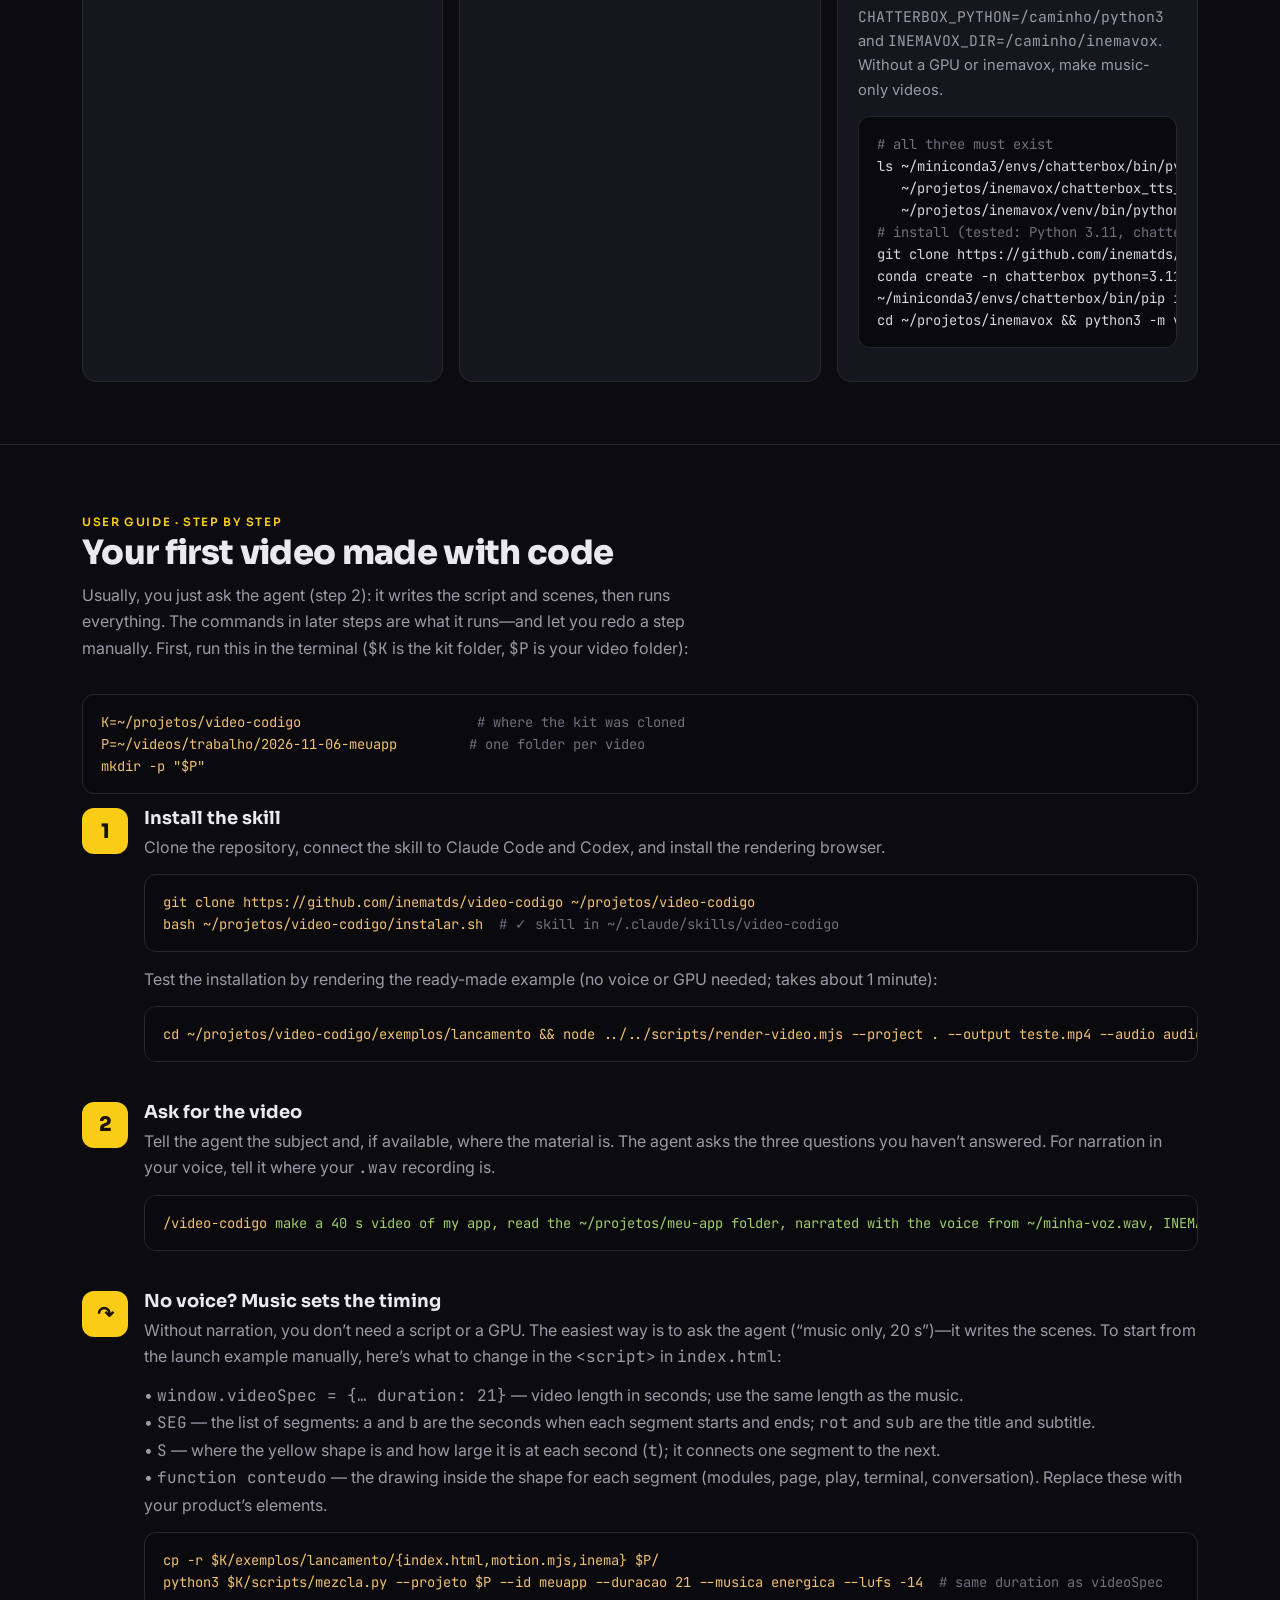
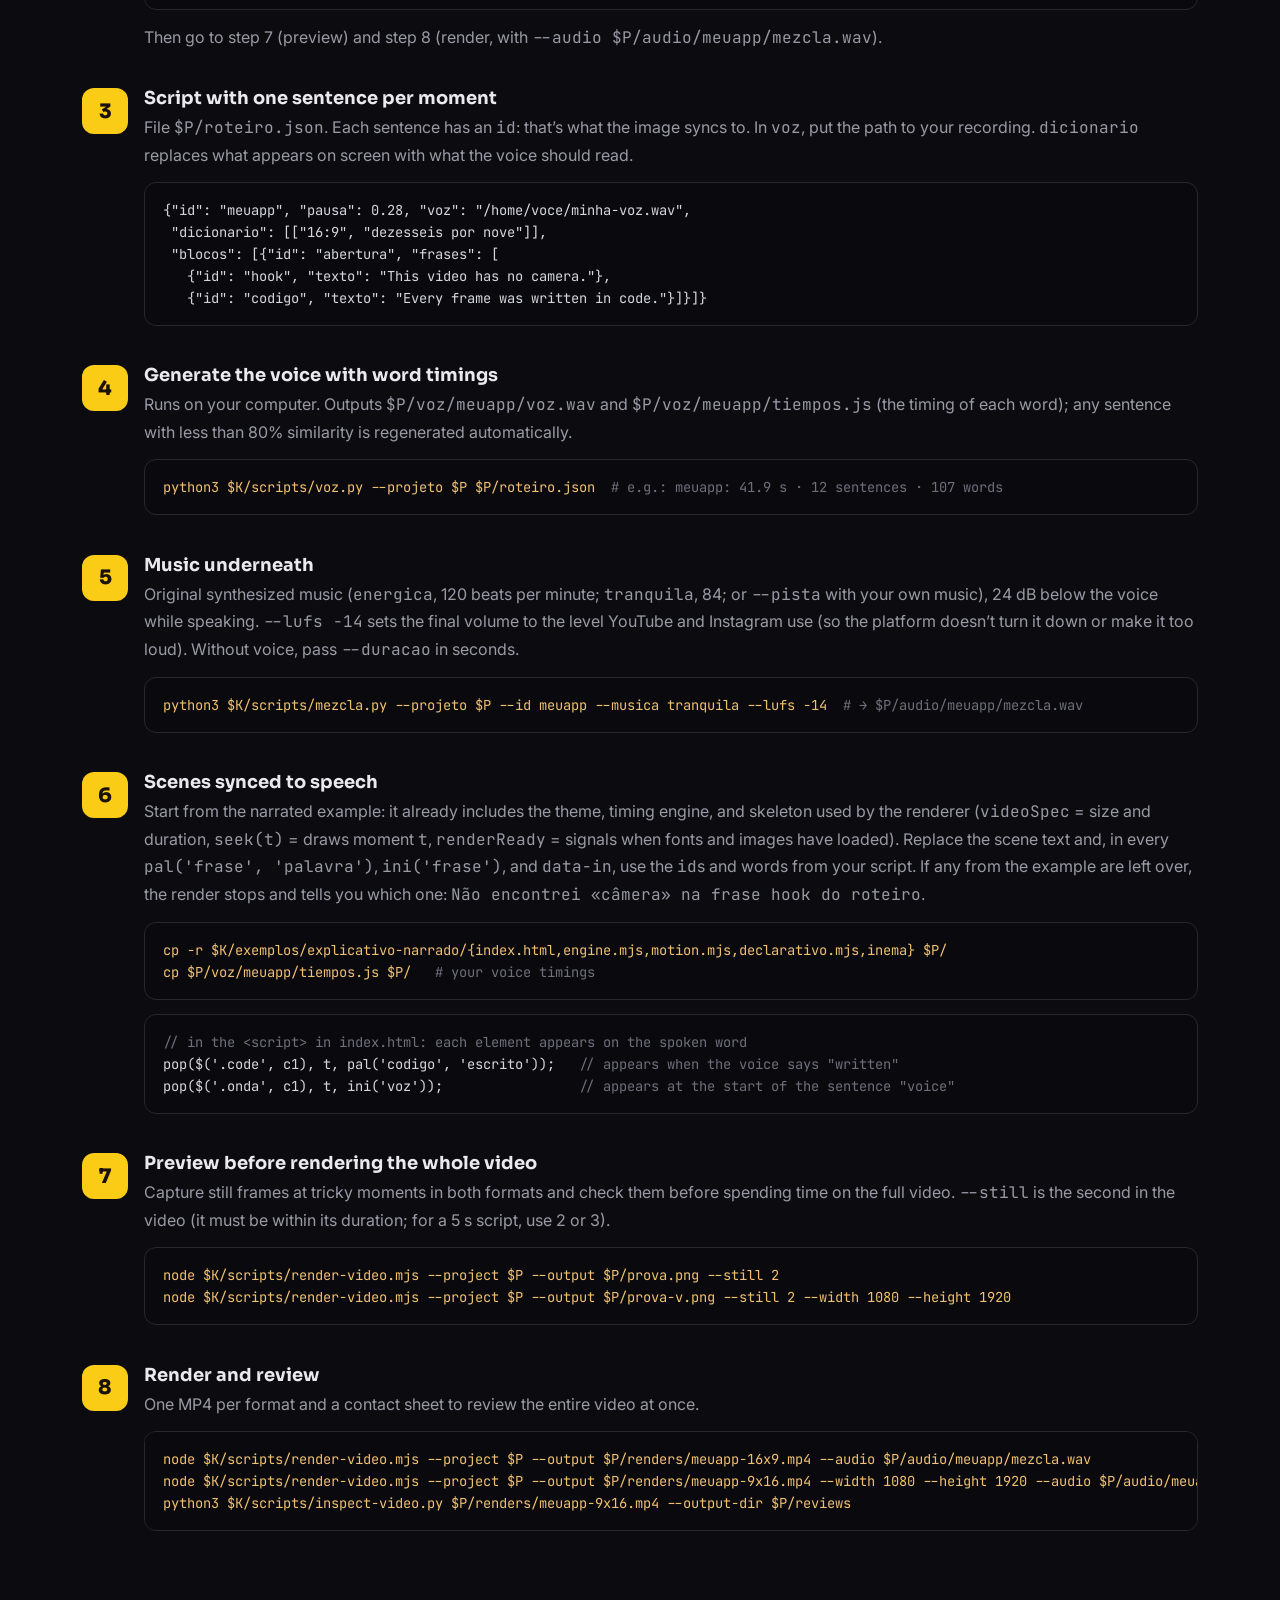
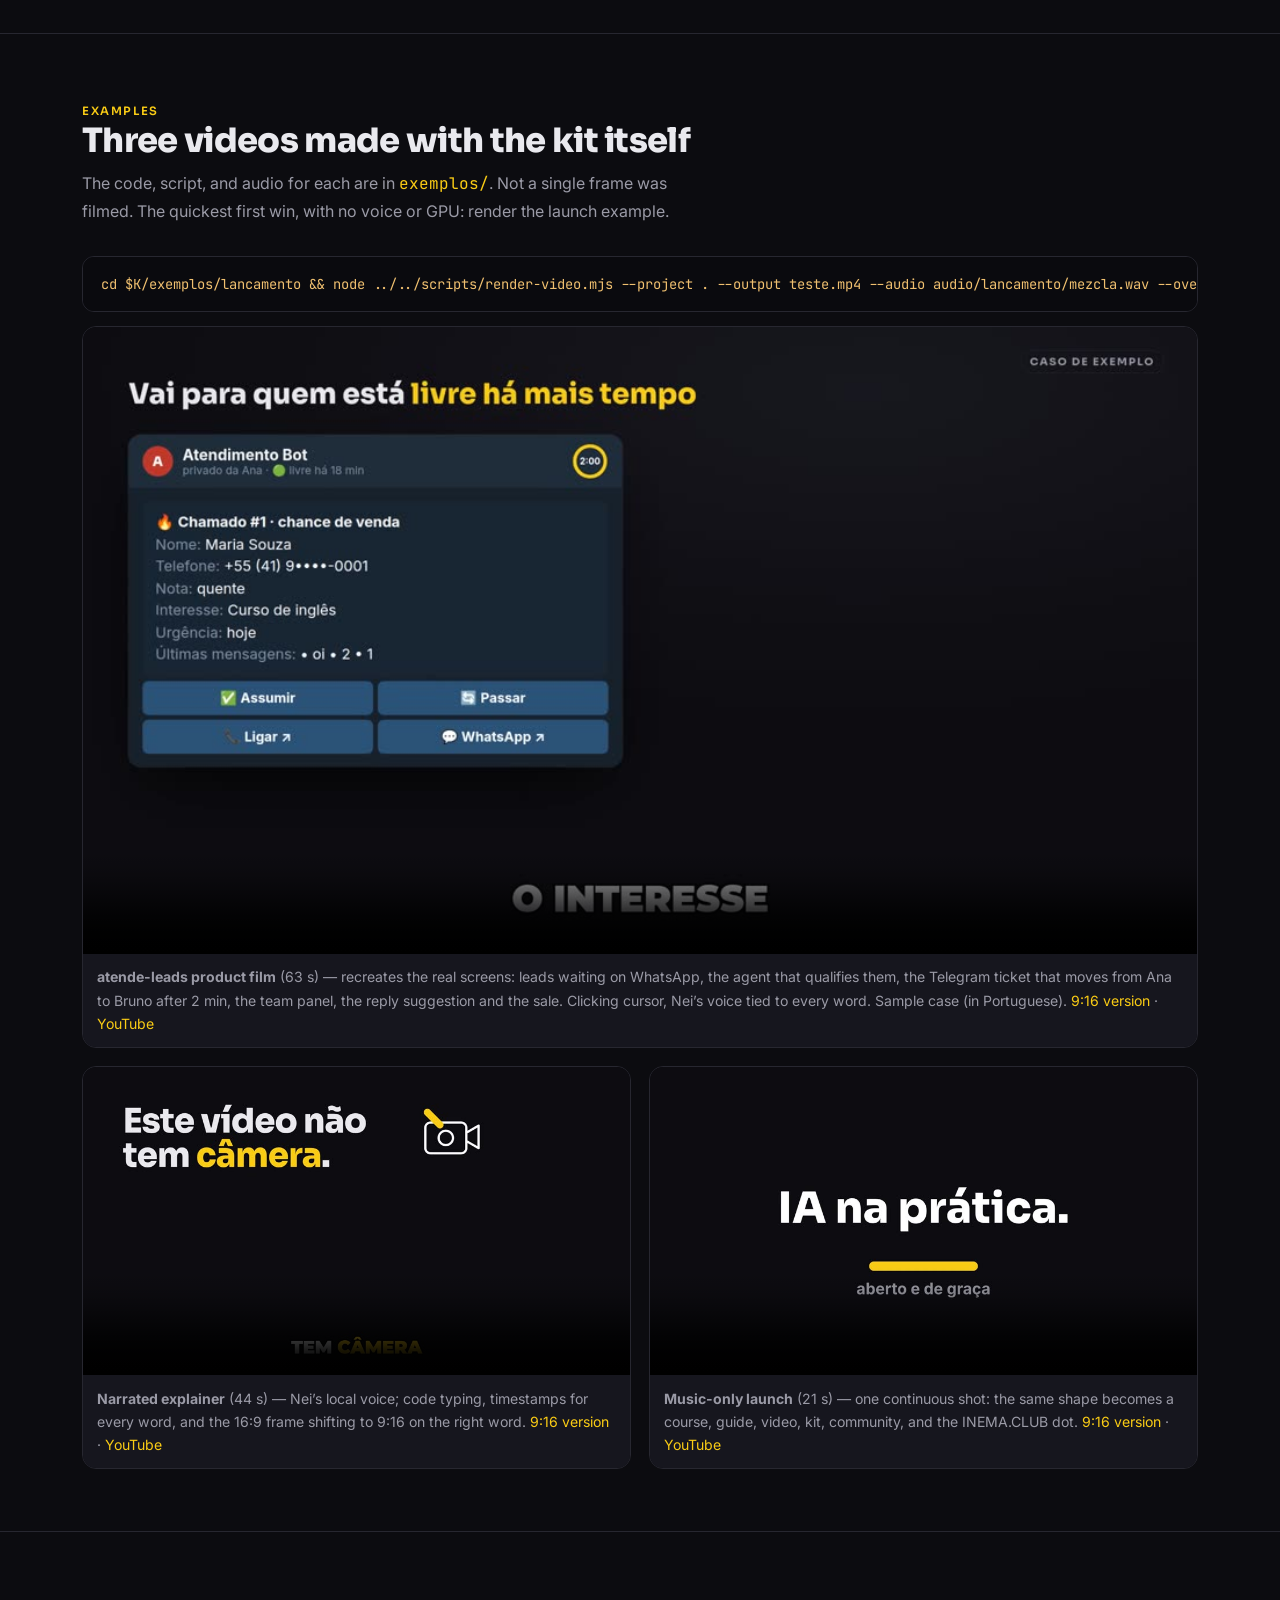
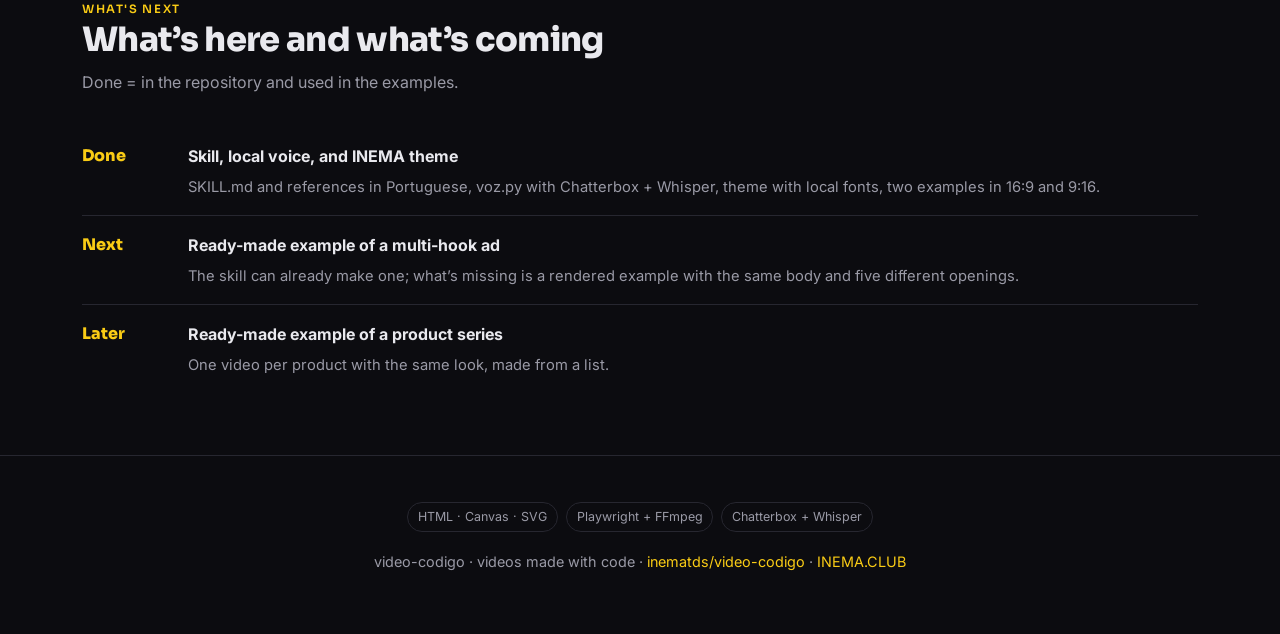
==== commit a48810e7: "1.1.3: exemplo filme de produto (atende-leads) com telas reais, PT e ES; lançamento ES; tema: legend" ====
--- a/guia/en/index.html
+++ b/guia/en/index.html
@@ -286,10 +286,11 @@
 
 <section id="exemplos"><div class="wrap">
   <span class="chip">Examples</span>
-  <h2>Two videos made with the kit itself</h2>
+  <h2>Three videos made with the kit itself</h2>
   <p class="sub">The code, script, and audio for each are in <a href="https://github.com/inematds/video-codigo/tree/main/exemplos" target="_blank" rel="noopener"><code>exemplos/</code></a>. Not a single frame was filmed. The quickest first win, with no voice or GPU: render the launch example.</p>
 <pre><span class="k">cd $K/exemplos/lancamento && node ../../scripts/render-video.mjs --project . --output teste.mp4 --audio audio/lancamento/mezcla.wav --overwrite</span></pre>
   <div class="ex">
+    <figure style="grid-column:1/-1"><video controls preload="none" playsinline poster="../assets/atende-16x9.jpg" src="../../renders/atende-16x9.mp4" style="width:100%;display:block"></video><figcaption><b>atende-leads product film</b> (63 s) — recreates the real screens: leads waiting on WhatsApp, the agent that qualifies them, the Telegram ticket that moves from Ana to Bruno after 2 min, the team panel, the reply suggestion and the sale. Clicking cursor, Nei’s voice tied to every word. Sample case (in Portuguese). <a href="../../renders/atende-9x16.mp4">9:16 version</a> · <a href="https://www.youtube.com/watch?v=tWv1mEIK62c" target="_blank" rel="noopener">YouTube</a></figcaption></figure>
     <figure><video controls preload="none" playsinline poster="../assets/explicativo-16x9.jpg" src="../../renders/explicativo-16x9.mp4" style="width:100%;display:block"></video><figcaption><b>Narrated explainer</b> (44 s) — Nei’s local voice; code typing, timestamps for every word, and the 16:9 frame shifting to 9:16 on the right word. <a href="../../renders/explicativo-9x16.mp4">9:16 version</a> · <a href="https://www.youtube.com/watch?v=tkT2I6nrMAk" target="_blank" rel="noopener">YouTube</a></figcaption></figure>
     <figure><video controls preload="none" playsinline poster="../assets/lancamento-16x9.jpg" src="../../renders/lancamento-16x9.mp4" style="width:100%;display:block"></video><figcaption><b>Music-only launch</b> (21 s) — one continuous shot: the same shape becomes a course, guide, video, kit, community, and the INEMA.CLUB dot. <a href="../../renders/lancamento-9x16.mp4">9:16 version</a> · <a href="https://www.youtube.com/watch?v=IJ-qZQ1drBc" target="_blank" rel="noopener">YouTube</a></figcaption></figure>
   </div>
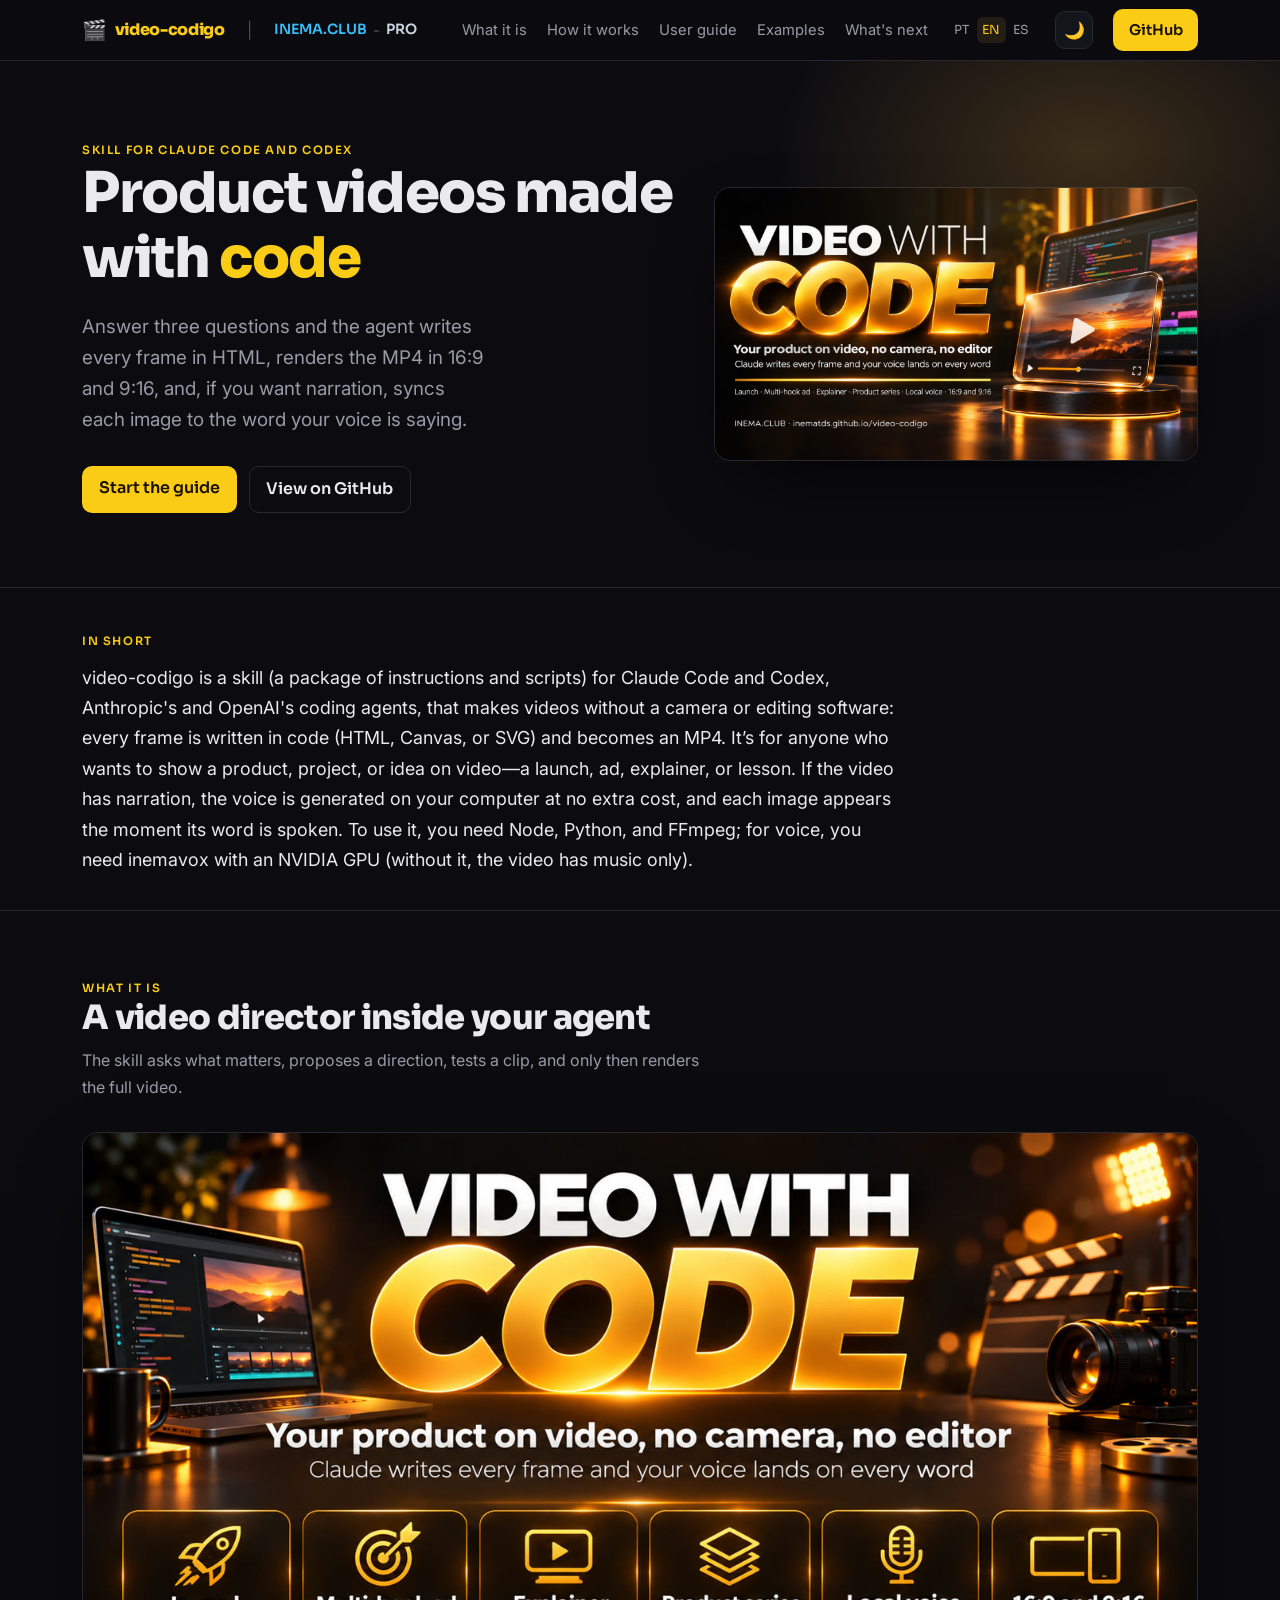
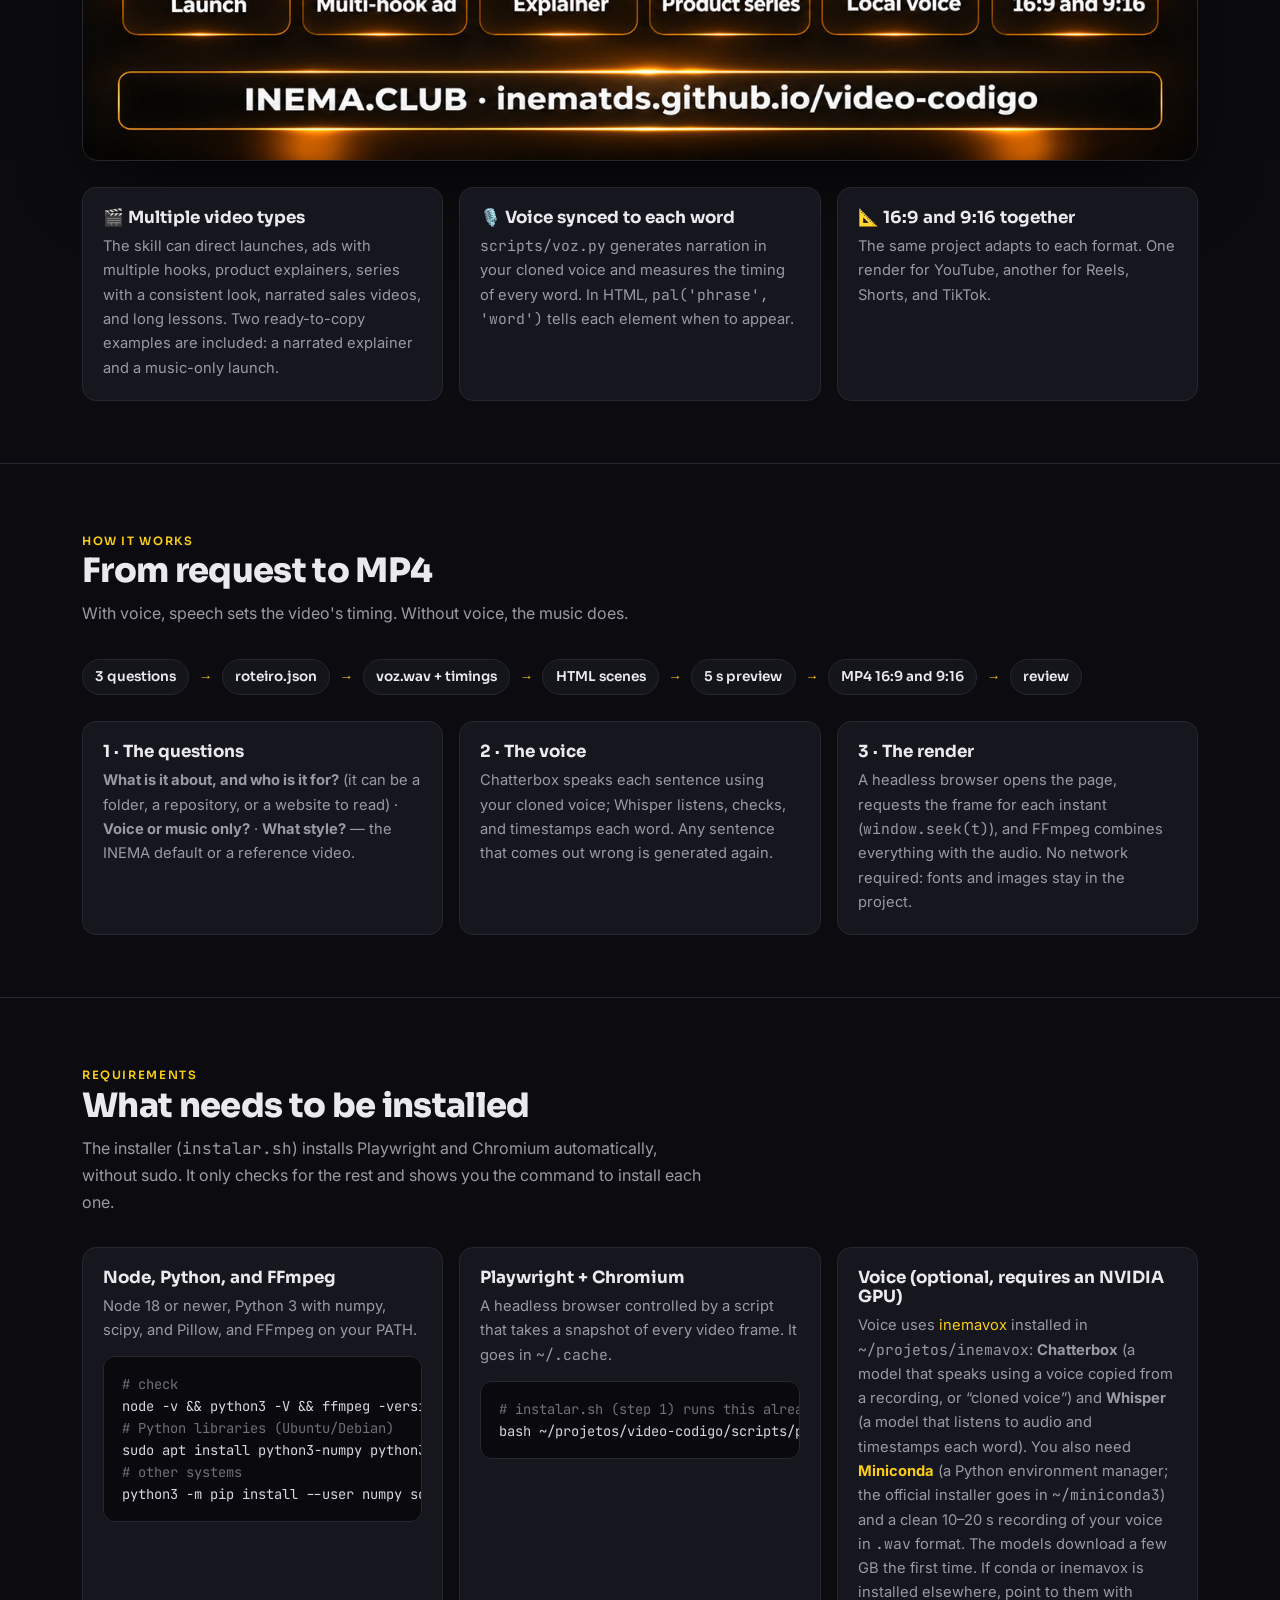
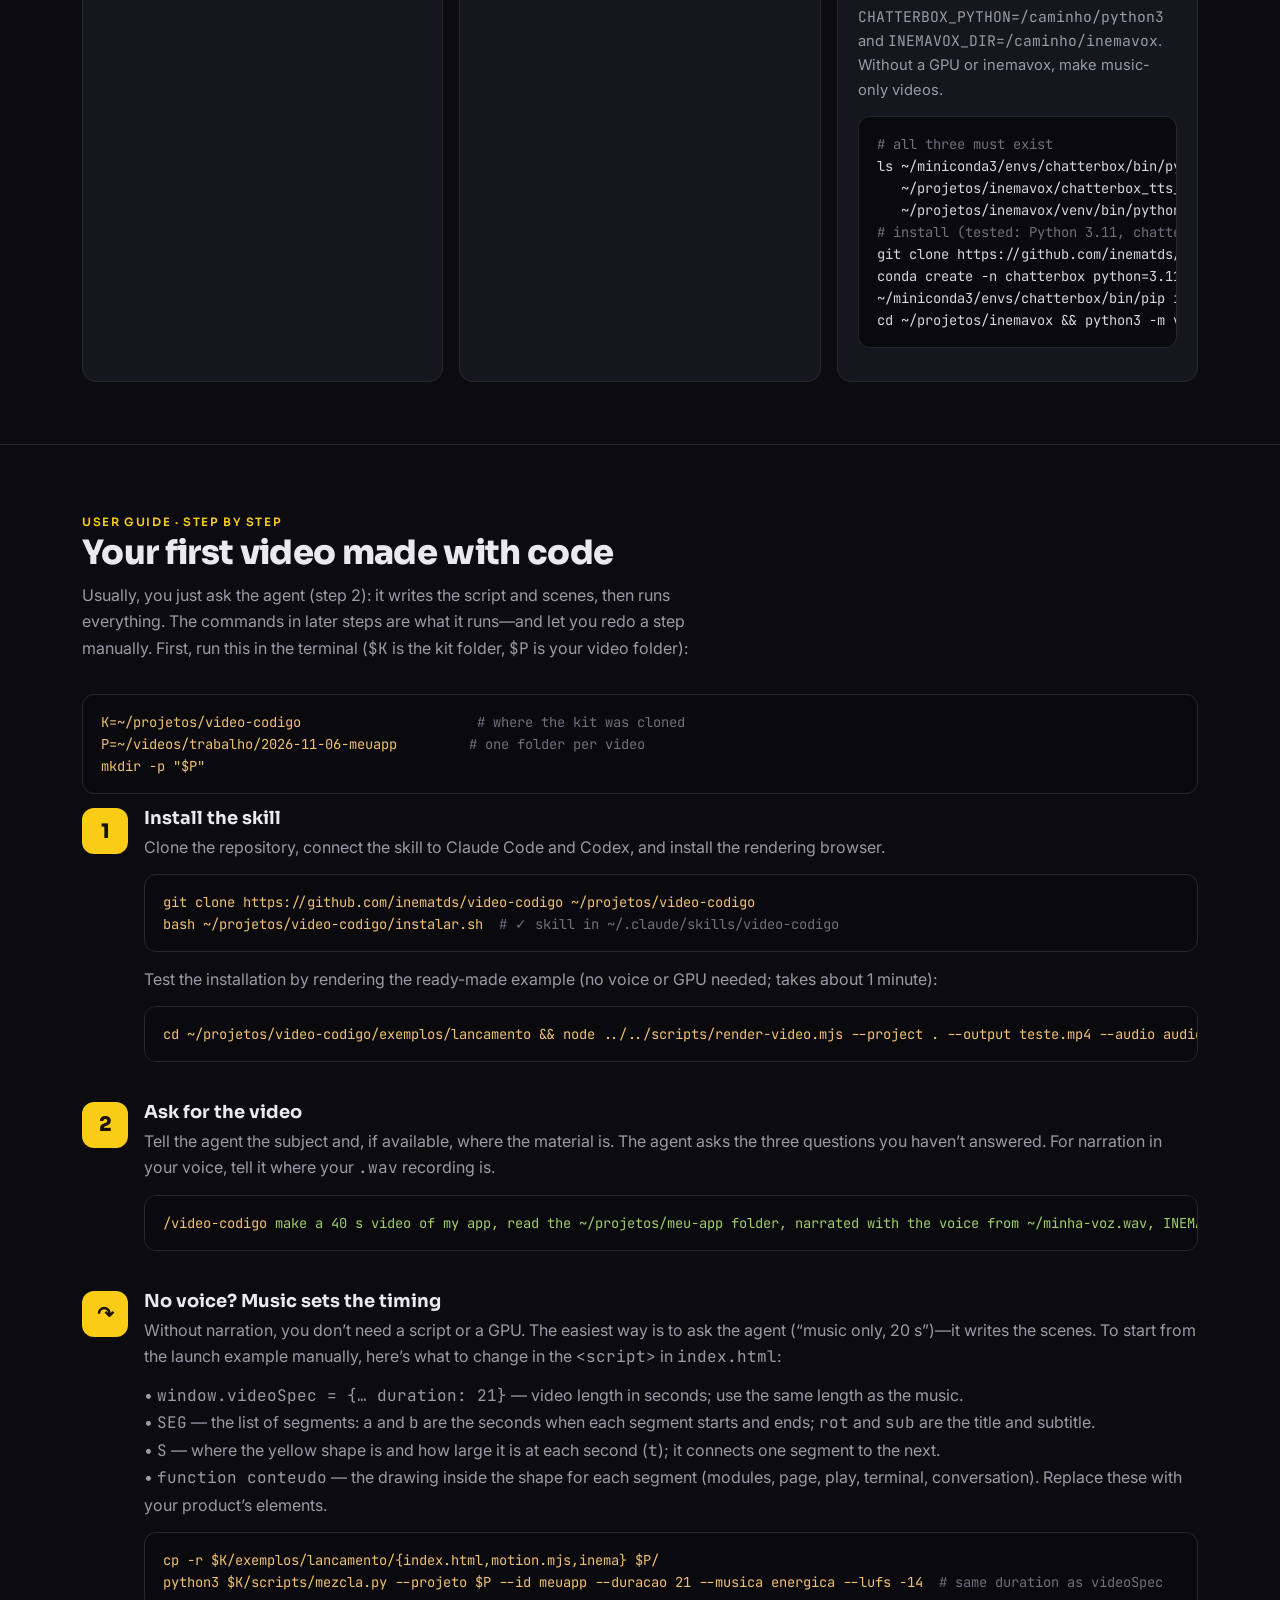
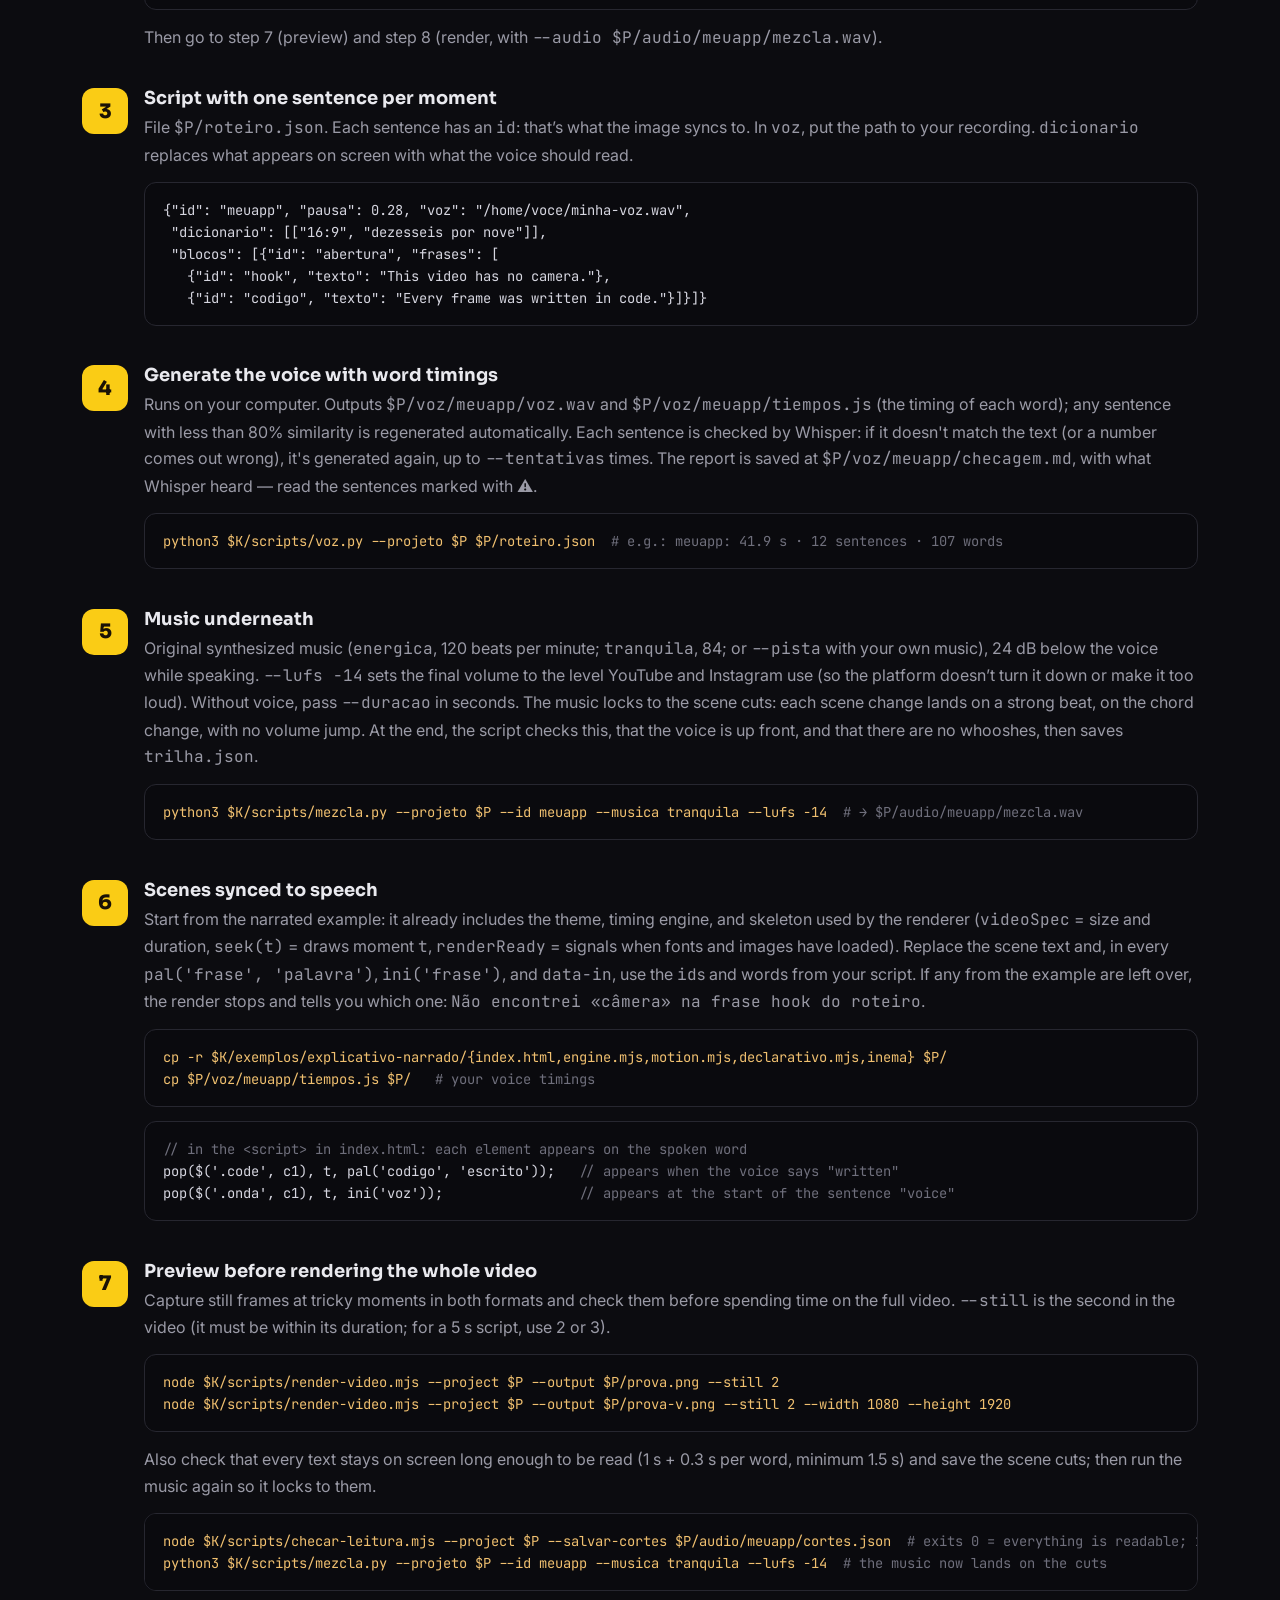
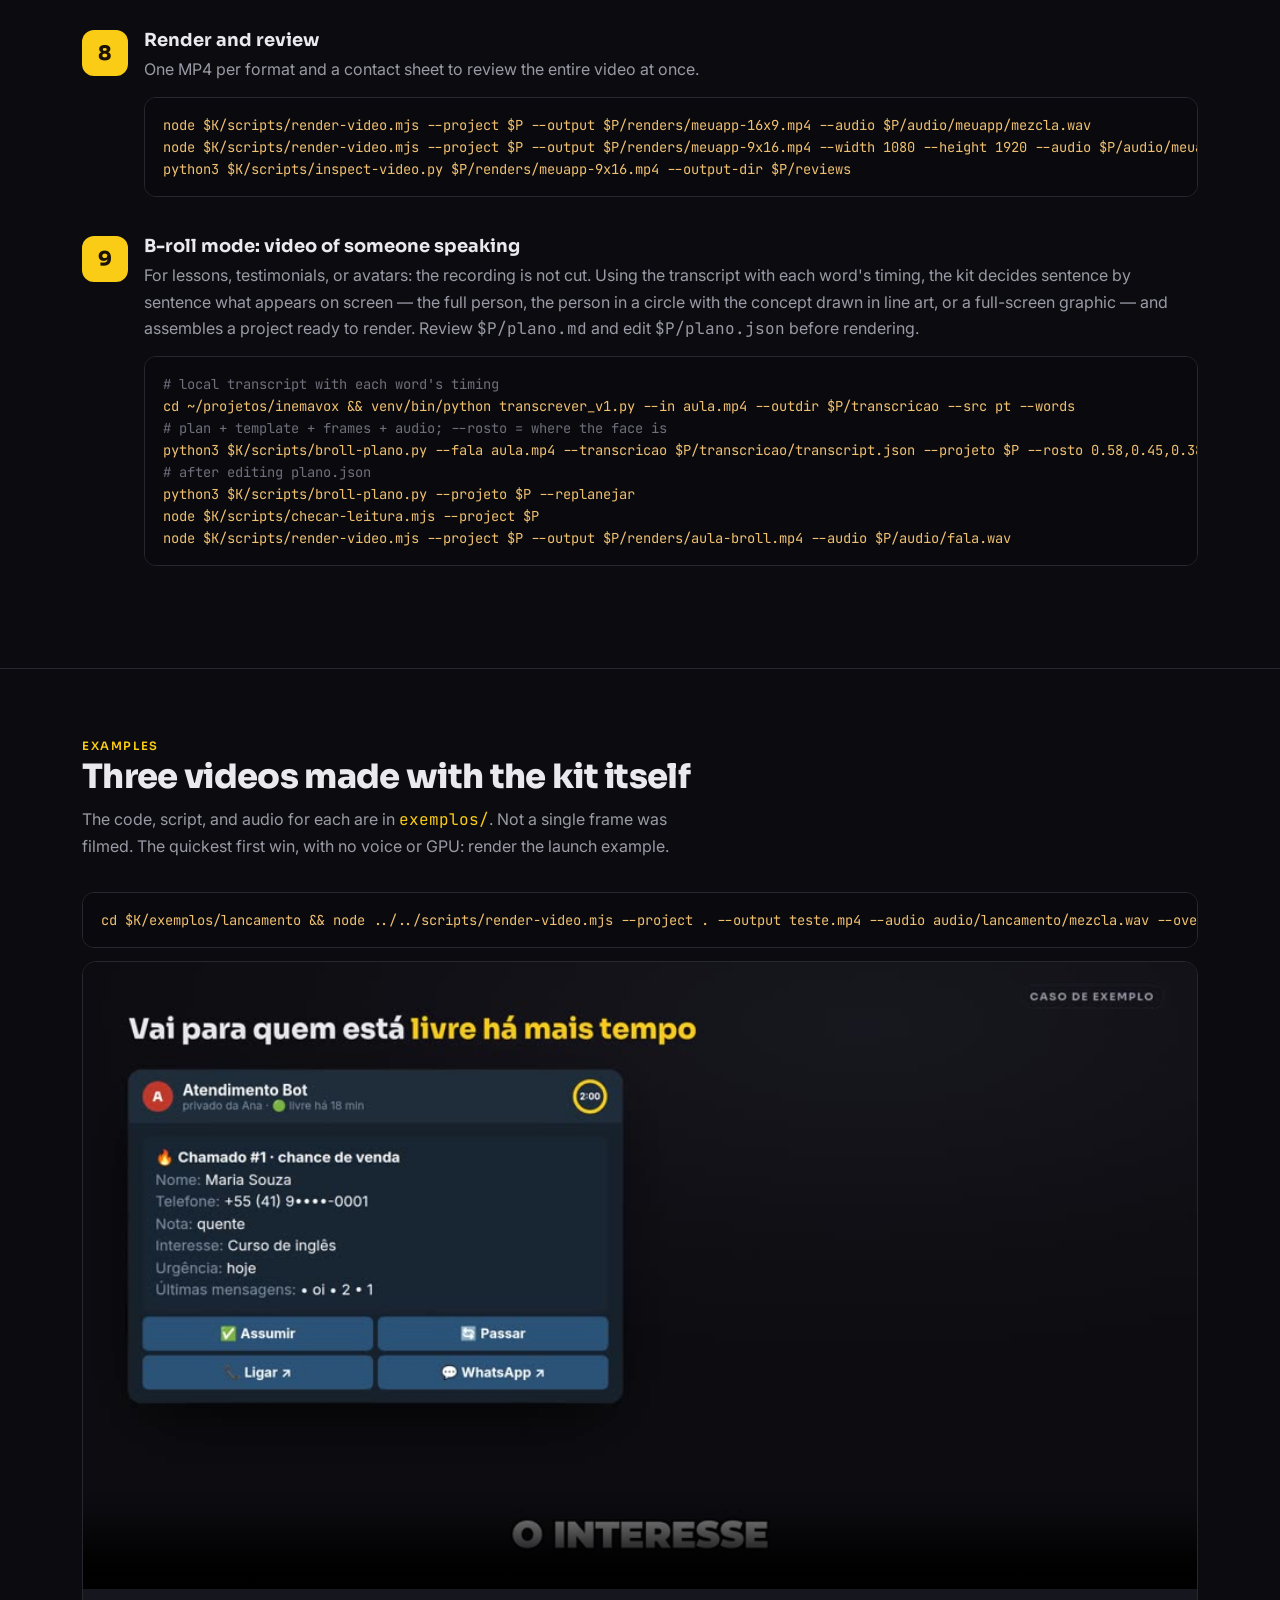
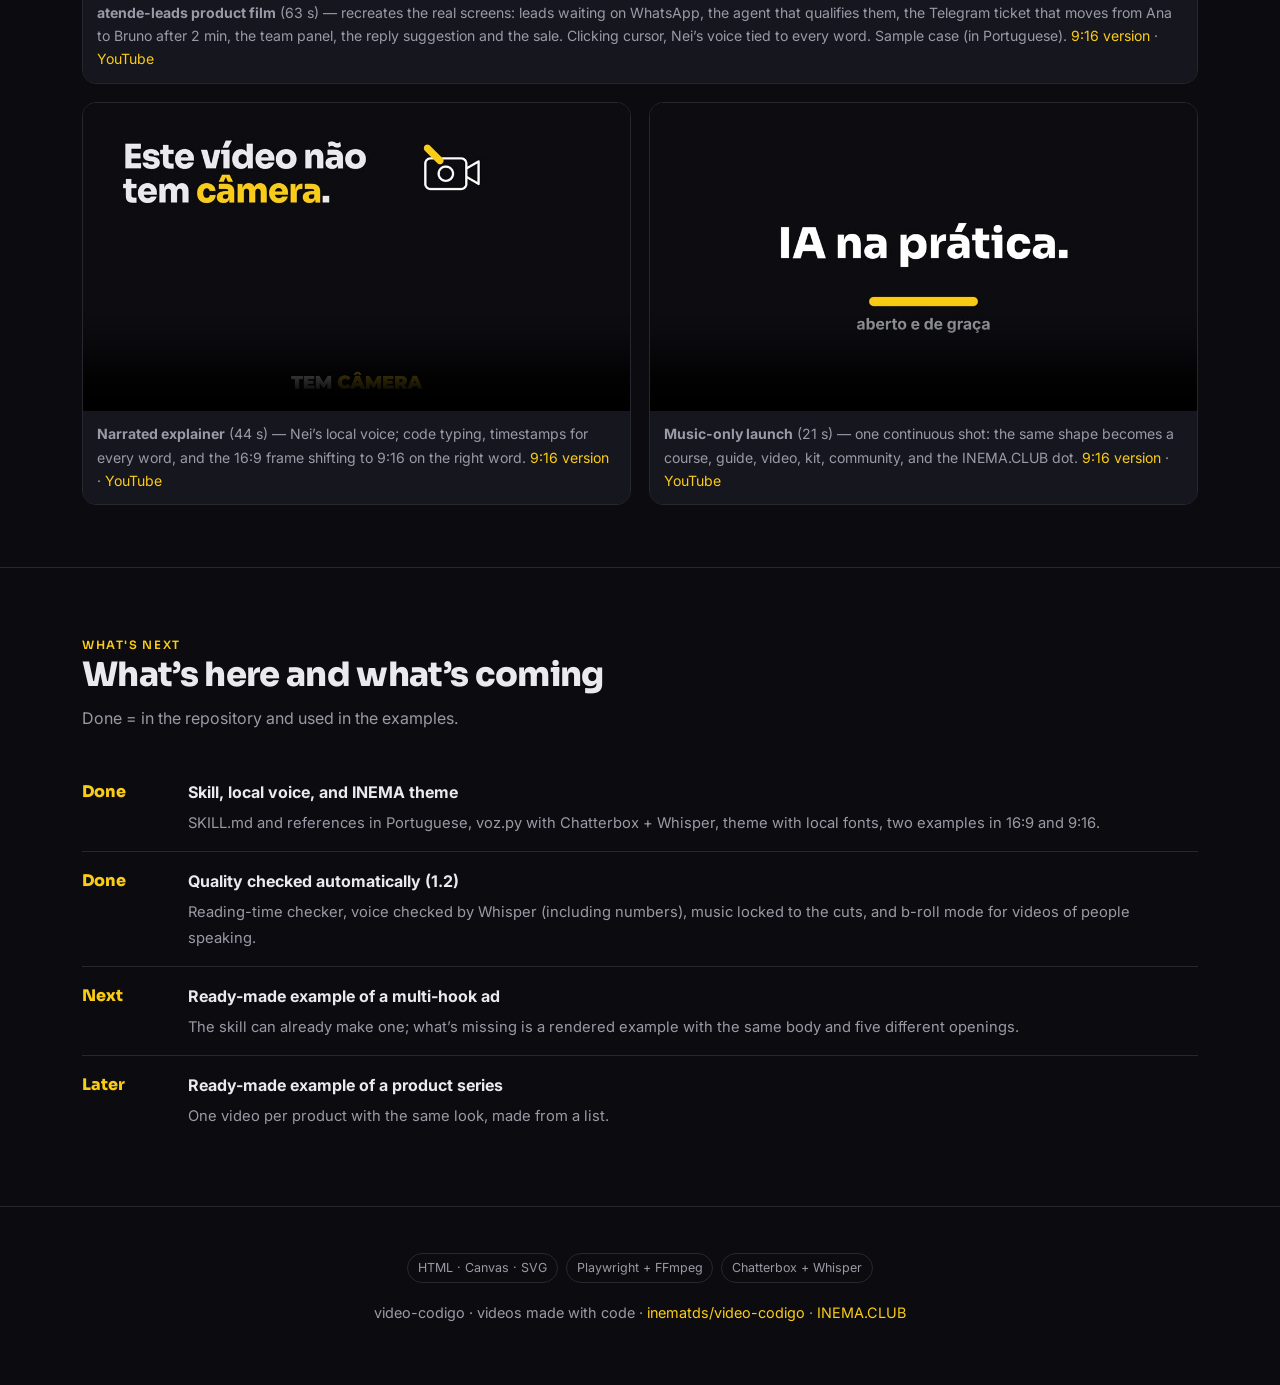
==== commit d24445a3: "1.2.3: verificador de leitura, voz checada, trilha presa aos cortes e modo b-roll (broll-plano.py + " ====
--- a/guia/en/index.html
+++ b/guia/en/index.html
@@ -248,13 +248,13 @@
 
   <div class="step"><div class="b">4</div><div>
     <h3>Generate the voice with word timings</h3>
-    <p>Runs on your computer. Outputs <code>$P/voz/meuapp/voz.wav</code> and <code>$P/voz/meuapp/tiempos.js</code> (the timing of each word); any sentence with less than 80% similarity is regenerated automatically.</p>
+    <p>Runs on your computer. Outputs <code>$P/voz/meuapp/voz.wav</code> and <code>$P/voz/meuapp/tiempos.js</code> (the timing of each word); any sentence with less than 80% similarity is regenerated automatically. Each sentence is checked by Whisper: if it doesn't match the text (or a number comes out wrong), it's generated again, up to <code>--tentativas</code> times. The report is saved at <code>$P/voz/meuapp/checagem.md</code>, with what Whisper heard — read the sentences marked with ⚠.</p>
 <pre><span class="k">python3 $K/scripts/voz.py --projeto $P $P/roteiro.json</span>  <span class="c"># e.g.: meuapp: 41.9 s · 12 sentences · 107 words</span></pre>
   </div></div>
 
   <div class="step"><div class="b">5</div><div>
     <h3>Music underneath</h3>
-    <p>Original synthesized music (<code>energica</code>, 120 beats per minute; <code>tranquila</code>, 84; or <code>--pista</code> with your own music), 24 dB below the voice while speaking. <code>--lufs -14</code> sets the final volume to the level YouTube and Instagram use (so the platform doesn’t turn it down or make it too loud). Without voice, pass <code>--duracao</code> in seconds.</p>
+    <p>Original synthesized music (<code>energica</code>, 120 beats per minute; <code>tranquila</code>, 84; or <code>--pista</code> with your own music), 24 dB below the voice while speaking. <code>--lufs -14</code> sets the final volume to the level YouTube and Instagram use (so the platform doesn’t turn it down or make it too loud). Without voice, pass <code>--duracao</code> in seconds. The music locks to the scene cuts: each scene change lands on a strong beat, on the chord change, with no volume jump. At the end, the script checks this, that the voice is up front, and that there are no whooshes, then saves <code>trilha.json</code>.</p>
 <pre><span class="k">python3 $K/scripts/mezcla.py --projeto $P --id meuapp --musica tranquila --lufs -14</span>  <span class="c"># → $P/audio/meuapp/mezcla.wav</span></pre>
   </div></div>
 
@@ -273,6 +273,9 @@
     <p>Capture still frames at tricky moments in both formats and check them before spending time on the full video. <code>--still</code> is the second in the video (it must be within its duration; for a 5 s script, use 2 or 3).</p>
 <pre><span class="k">node $K/scripts/render-video.mjs --project $P --output $P/prova.png --still 2</span>
 <span class="k">node $K/scripts/render-video.mjs --project $P --output $P/prova-v.png --still 2 --width 1080 --height 1920</span></pre>
+    <p>Also check that every text stays on screen long enough to be read (1 s + 0.3 s per word, minimum 1.5 s) and save the scene cuts; then run the music again so it locks to them.</p>
+<pre><span class="k">node $K/scripts/checar-leitura.mjs --project $P --salvar-cortes $P/audio/meuapp/cortes.json</span>  <span class="c"># exits 0 = everything is readable; 1 = some text disappears too soon</span>
+<span class="k">python3 $K/scripts/mezcla.py --projeto $P --id meuapp --musica tranquila --lufs -14</span>  <span class="c"># the music now lands on the cuts</span></pre>
   </div></div>
 
   <div class="step"><div class="b">8</div><div>
@@ -281,6 +284,19 @@
 <pre><span class="k">node $K/scripts/render-video.mjs --project $P --output $P/renders/meuapp-16x9.mp4 --audio $P/audio/meuapp/mezcla.wav</span>
 <span class="k">node $K/scripts/render-video.mjs --project $P --output $P/renders/meuapp-9x16.mp4 --width 1080 --height 1920 --audio $P/audio/meuapp/mezcla.wav</span>
 <span class="k">python3 $K/scripts/inspect-video.py $P/renders/meuapp-9x16.mp4 --output-dir $P/reviews</span></pre>
+  </div></div>
+
+  <div class="step"><div class="b">9</div><div>
+    <h3>B-roll mode: video of someone speaking</h3>
+    <p>For lessons, testimonials, or avatars: the recording is not cut. Using the transcript with each word's timing, the kit decides sentence by sentence what appears on screen — the full person, the person in a circle with the concept drawn in line art, or a full-screen graphic — and assembles a project ready to render. Review <code>$P/plano.md</code> and edit <code>$P/plano.json</code> before rendering.</p>
+<pre><span class="c"># local transcript with each word's timing</span>
+<span class="k">cd ~/projetos/inemavox && venv/bin/python transcrever_v1.py --in aula.mp4 --outdir $P/transcricao --src pt --words</span>
+<span class="c"># plan + template + frames + audio; --rosto = where the face is</span>
+<span class="k">python3 $K/scripts/broll-plano.py --fala aula.mp4 --transcricao $P/transcricao/transcript.json --projeto $P --rosto 0.58,0.45,0.38</span>
+<span class="c"># after editing plano.json</span>
+<span class="k">python3 $K/scripts/broll-plano.py --projeto $P --replanejar</span>
+<span class="k">node $K/scripts/checar-leitura.mjs --project $P</span>
+<span class="k">node $K/scripts/render-video.mjs --project $P --output $P/renders/aula-broll.mp4 --audio $P/audio/fala.wav</span></pre>
   </div></div>
 </div></section>
 
@@ -301,6 +317,7 @@
   <h2>What’s here and what’s coming</h2>
   <p class="sub">Done = in the repository and used in the examples.</p>
   <div class="phase"><div class="tag">Done</div><div class="d"><strong>Skill, local voice, and INEMA theme</strong><span>SKILL.md and references in Portuguese, voz.py with Chatterbox + Whisper, theme with local fonts, two examples in 16:9 and 9:16.</span></div></div>
+  <div class="phase"><div class="tag">Done</div><div class="d"><strong>Quality checked automatically (1.2)</strong><span>Reading-time checker, voice checked by Whisper (including numbers), music locked to the cuts, and b-roll mode for videos of people speaking.</span></div></div>
   <div class="phase"><div class="tag">Next</div><div class="d"><strong>Ready-made example of a multi-hook ad</strong><span>The skill can already make one; what’s missing is a rendered example with the same body and five different openings.</span></div></div>
   <div class="phase"><div class="tag">Later</div><div class="d"><strong>Ready-made example of a product series</strong><span>One video per product with the same look, made from a list.</span></div></div>
 </div></section>
